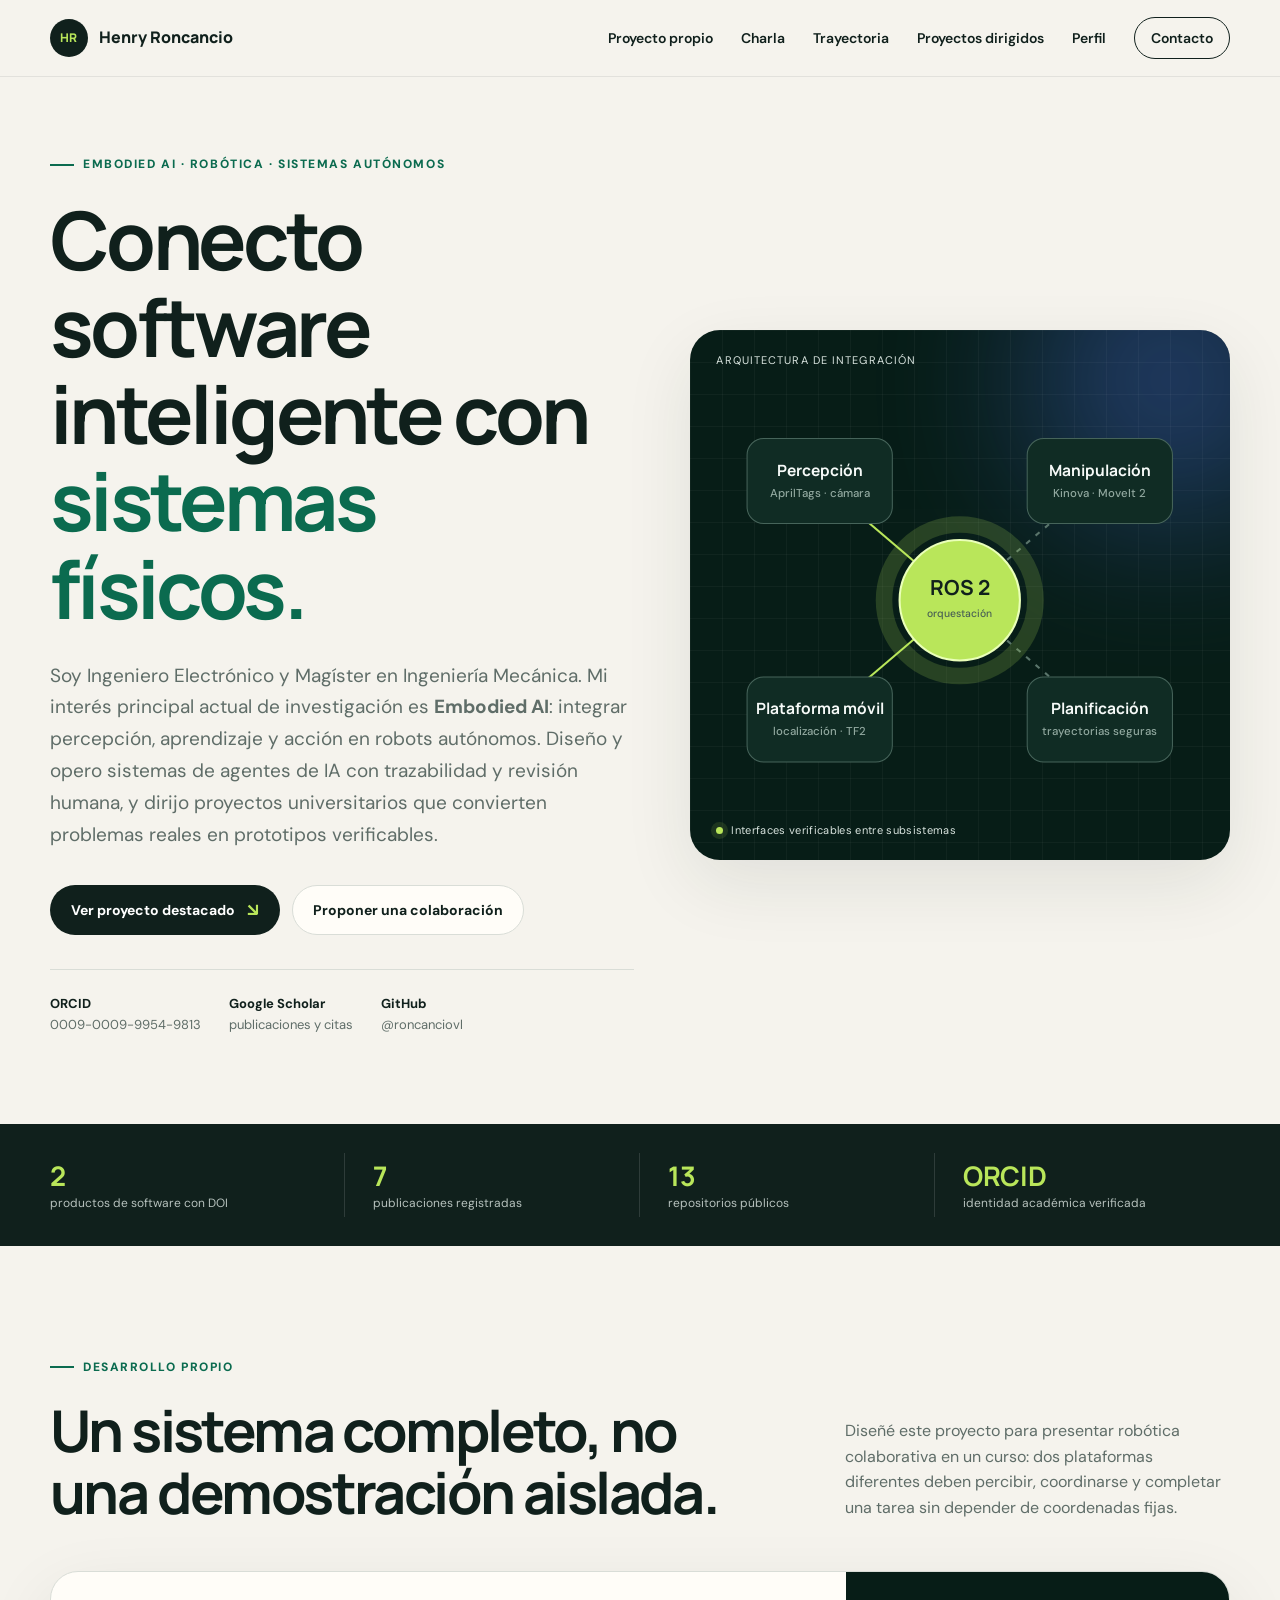
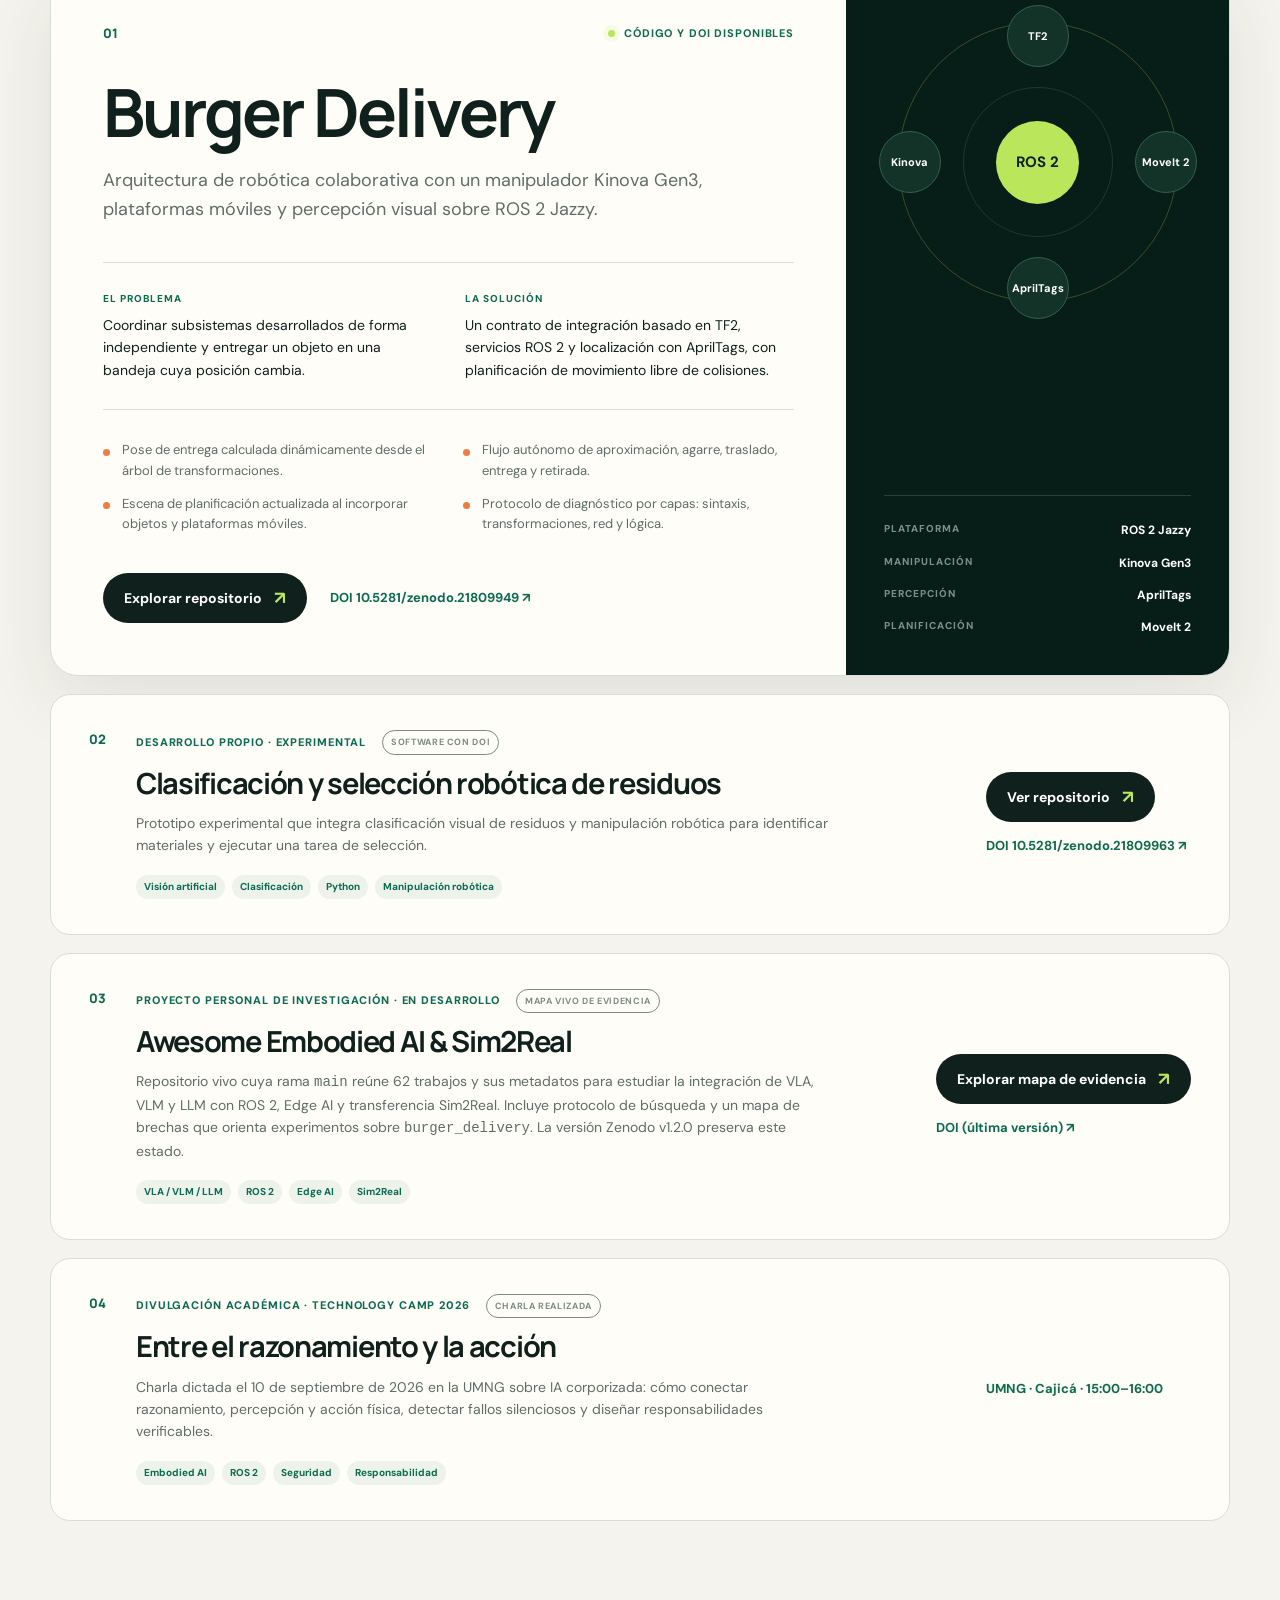
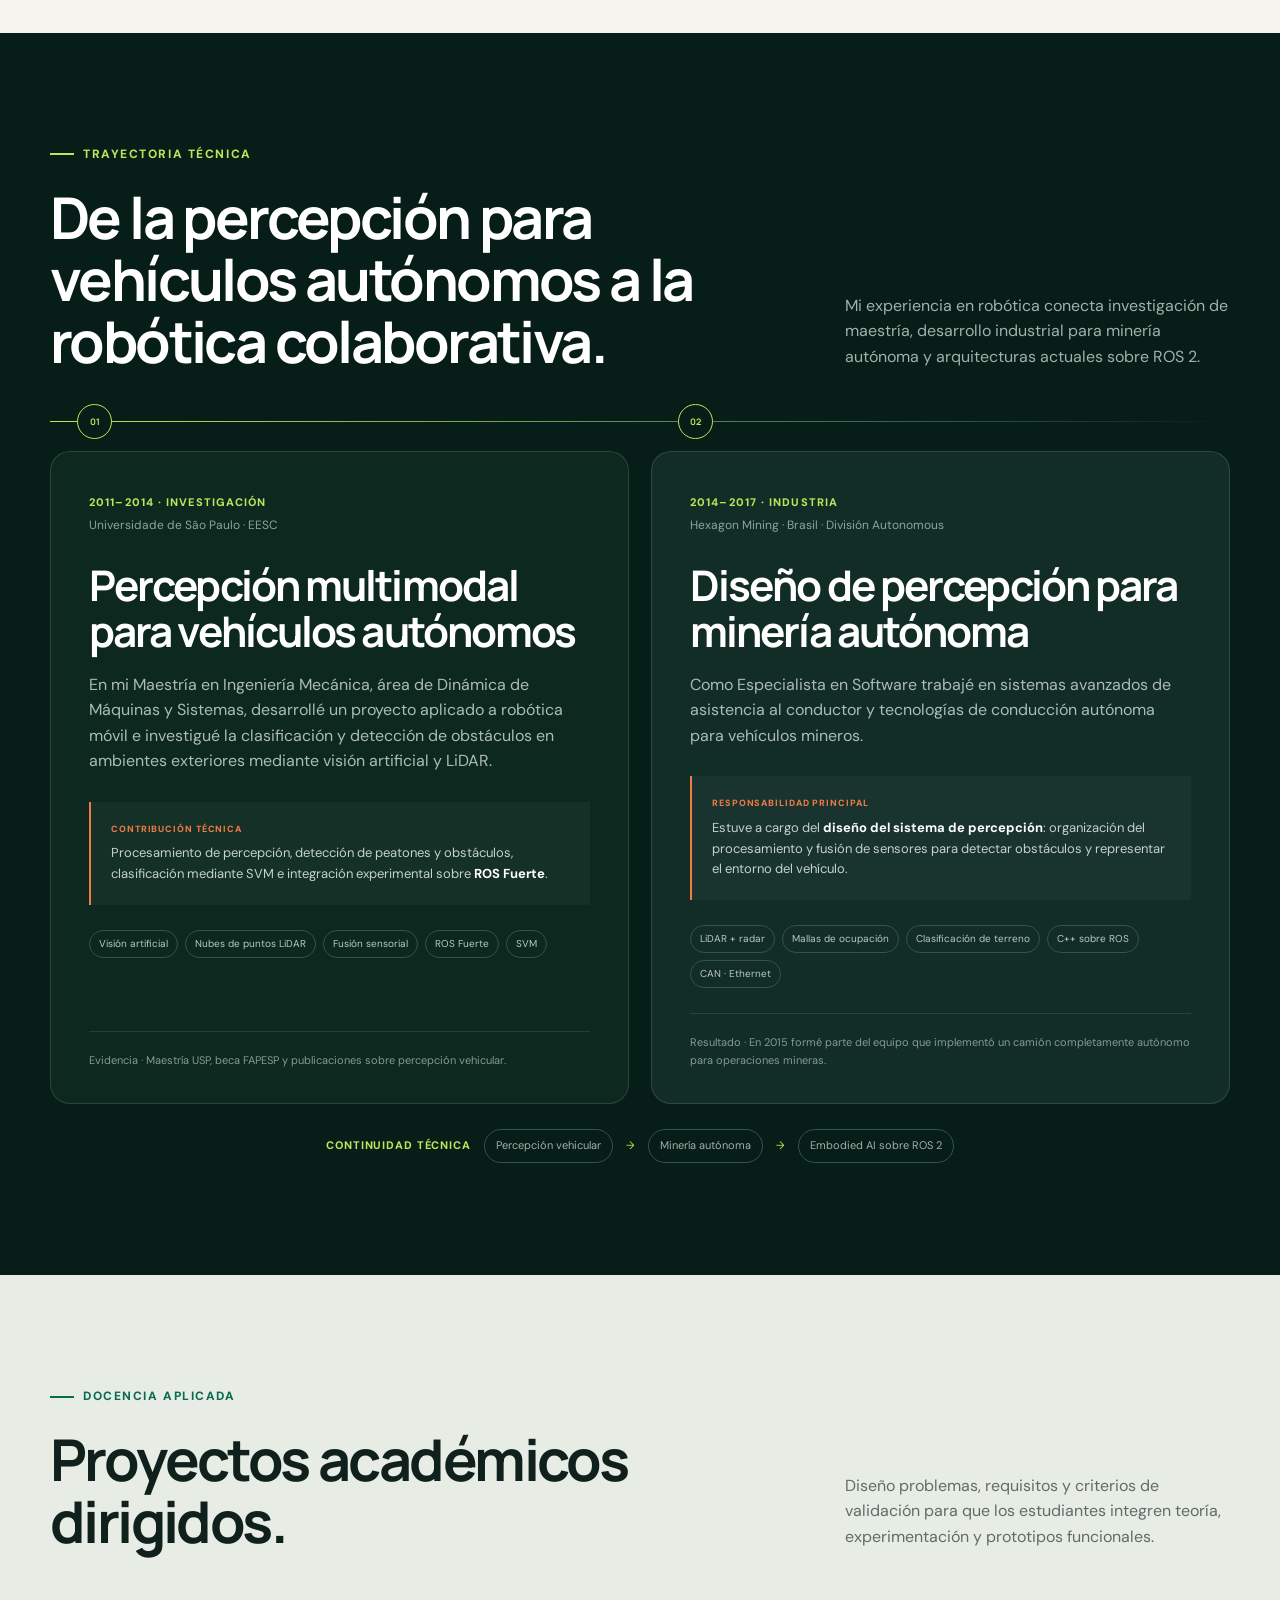
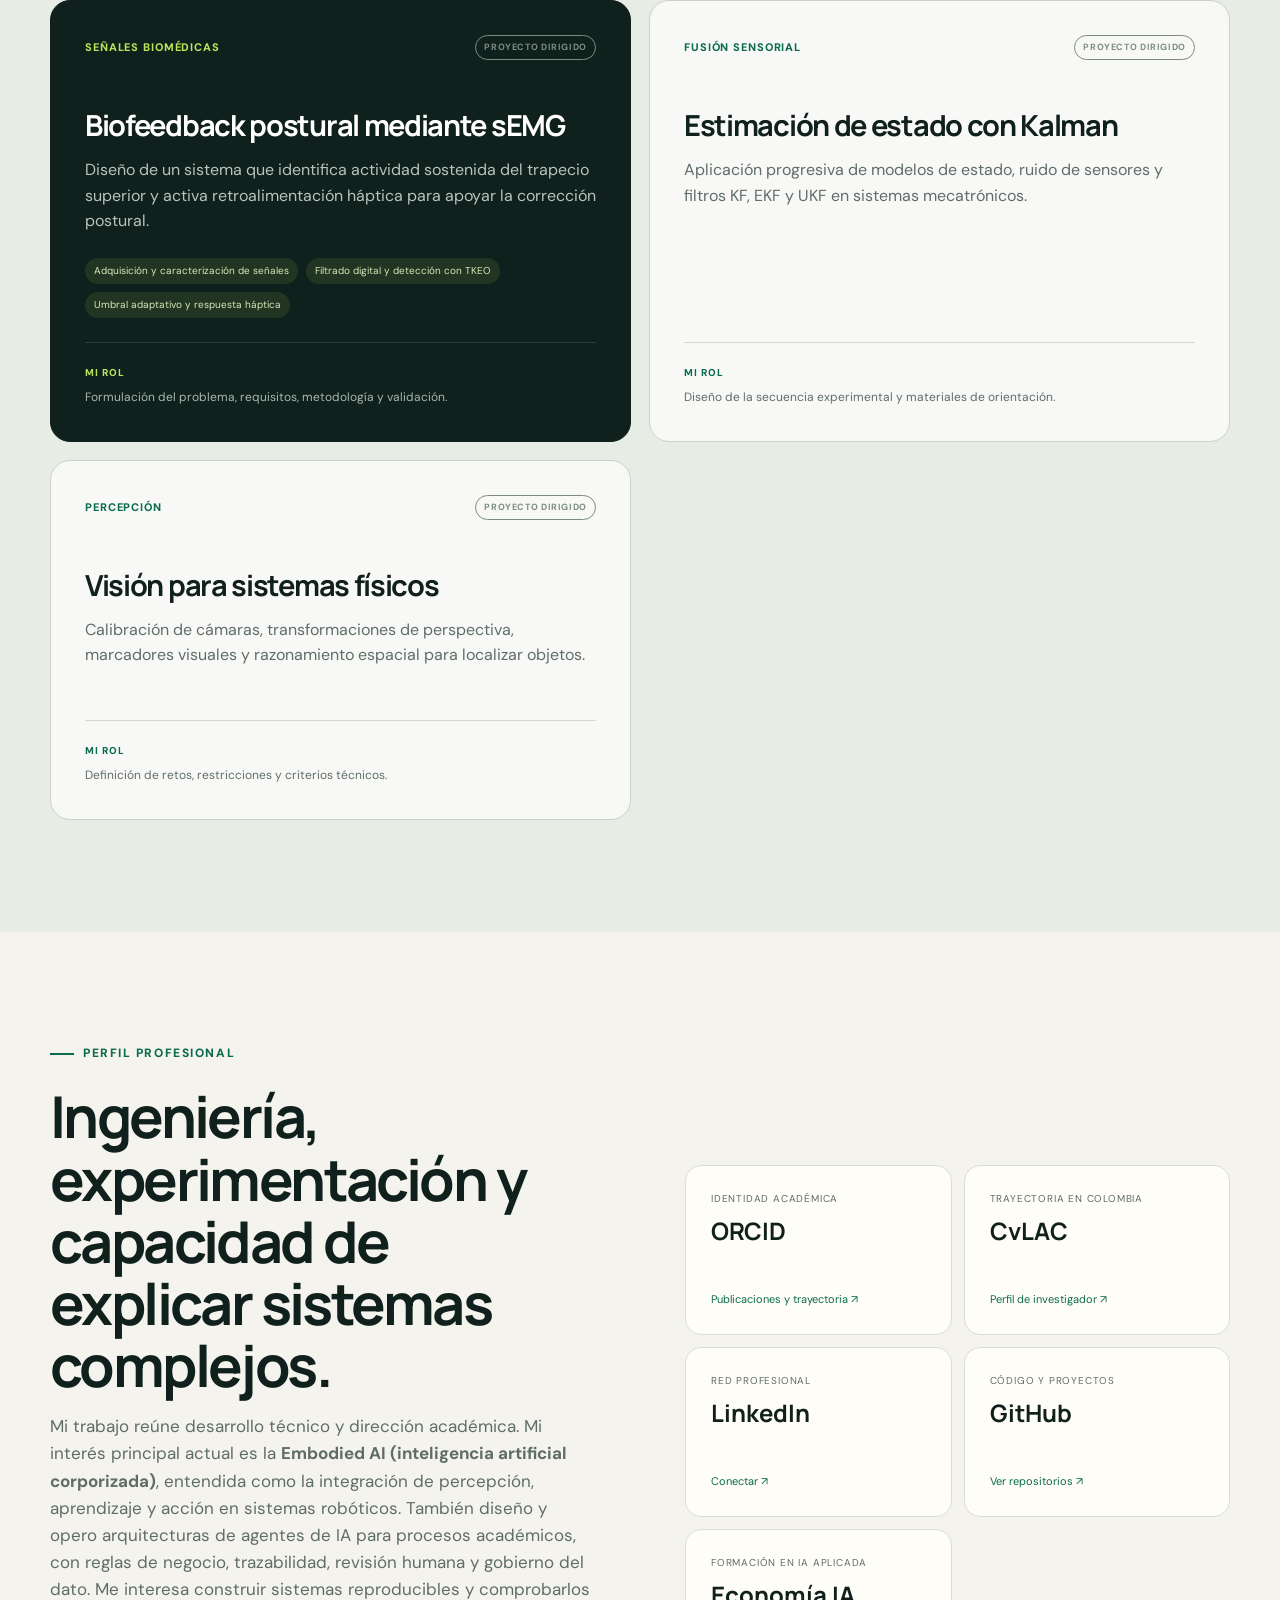
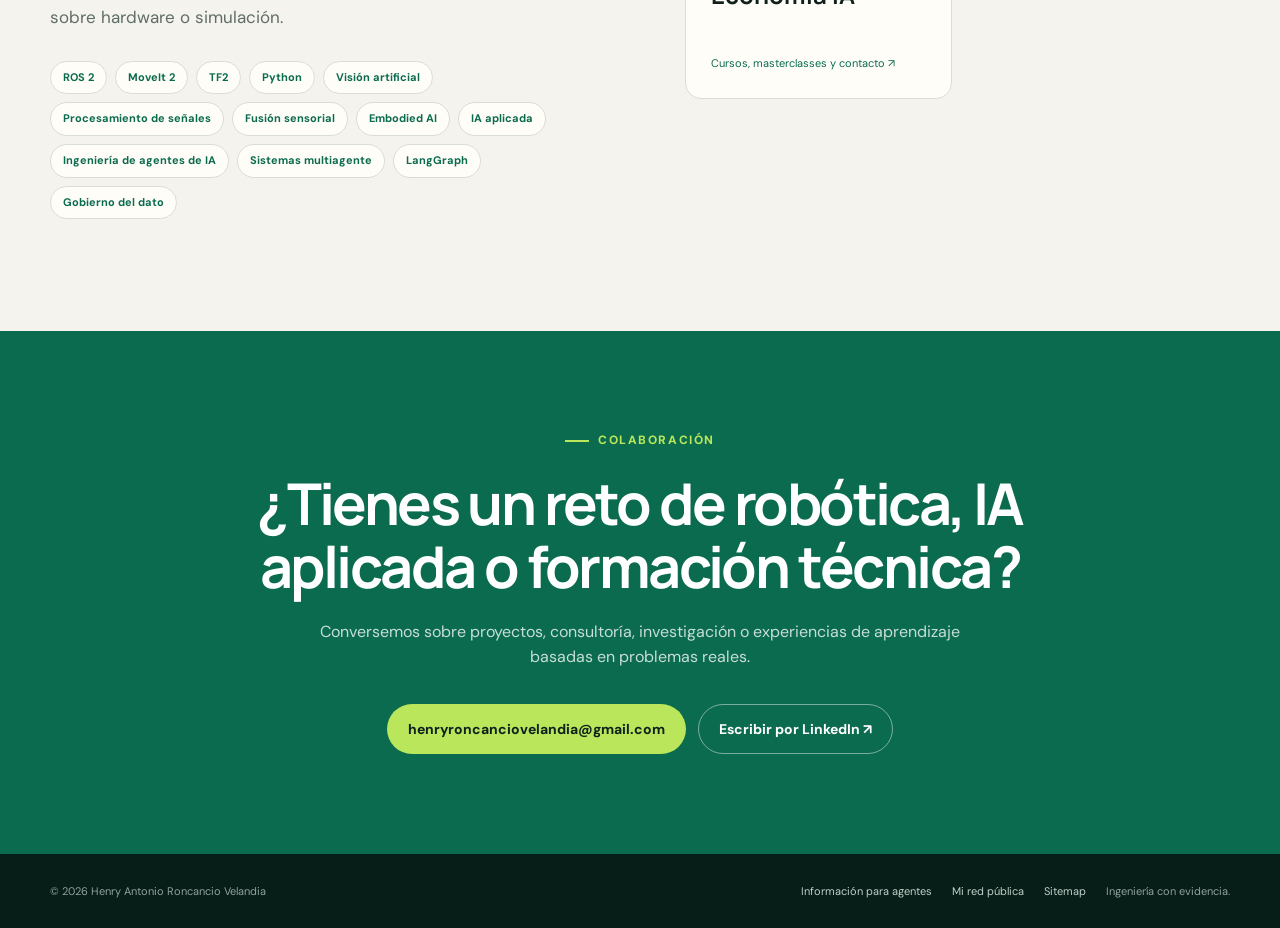
==== index.html @ dda87ba7 "Point Awesome Embodied AI to the v1.2.0 Zenodo release The v1.2.0 release (DOI 10.5281/zenodo.229841" ====
<!DOCTYPE html>
<html lang="es">
<head>
    <meta charset="UTF-8">
    <meta name="viewport" content="width=device-width, initial-scale=1.0">
    <title>Henry Roncancio | Robótica e inteligencia artificial aplicada</title>
    <meta name="description" content="Portafolio de Henry Roncancio, Ingeniero Electrónico y Magíster en Ingeniería Mecánica. Investiga Embodied AI y diseña sistemas de agentes de IA con trazabilidad y revisión humana.">
    <meta name="author" content="Henry Antonio Roncancio Velandia">
    <meta name="robots" content="index, follow, max-image-preview:large, max-snippet:-1, max-video-preview:-1">
    <meta name="theme-color" content="#07110f">
    <meta property="og:type" content="profile">
    <meta property="og:locale" content="es_CO">
    <meta property="og:site_name" content="Henry Roncancio">
    <meta property="og:title" content="Henry Roncancio | Robótica e inteligencia artificial aplicada">
    <meta property="og:description" content="Embodied AI, robótica con ROS 2 y proyectos que integran percepción, aprendizaje y acción en sistemas físicos.">
    <meta property="og:url" content="https://roncanciovl.github.io/">
    <meta property="profile:first_name" content="Henry">
    <meta property="profile:last_name" content="Roncancio">
    <meta name="twitter:card" content="summary">
    <meta name="twitter:title" content="Henry Roncancio | Robótica e IA aplicada">
    <meta name="twitter:description" content="Embodied AI, robótica colaborativa, ROS 2 y sistemas autónomos con evidencia verificable.">
    <link rel="canonical" href="https://roncanciovl.github.io/">
    <link rel="icon" href="/favicon.svg" type="image/svg+xml">
    <link rel="alternate" type="text/plain" href="/llms.txt" title="Resumen para agentes y modelos de lenguaje">
    <link rel="alternate" type="application/ld+json" href="/red-publica.jsonld" title="Grafo profesional en JSON-LD">
    <link rel="alternate" type="application/json" href="/red-publica.json" title="Mapa de relaciones públicas">
    <link rel="preconnect" href="https://fonts.googleapis.com">
    <link rel="preconnect" href="https://fonts.gstatic.com" crossorigin>
    <link href="https://fonts.googleapis.com/css2?family=DM+Sans:wght@400;500;600;700&family=Manrope:wght@500;600;700;800&display=swap" rel="stylesheet">
    <link rel="stylesheet" href="style.css">
    <script type="application/ld+json">
{
  "@context": "https://schema.org",
  "@graph": [
    {
      "@type": "ProfilePage",
      "@id": "https://roncanciovl.github.io/#profile-page",
      "url": "https://roncanciovl.github.io/",
      "name": "Henry Roncancio | Robótica e inteligencia artificial aplicada",
      "description": "Portafolio profesional y académico de Henry Antonio Roncancio Velandia.",
      "inLanguage": "es-CO",
      "dateCreated": "2026-07-22",
      "dateModified": "2026-09-21",
      "mainEntity": {
        "@id": "https://roncanciovl.github.io/#henry-roncancio"
      },
      "hasPart": [
        {
          "@id": "https://roncanciovl.github.io/#burger-delivery"
        },
        {
          "@id": "https://roncanciovl.github.io/#object-classification"
        },
        {
          "@id": "https://roncanciovl.github.io/#awesome-embodied-ai"
        },
        {
          "@id": "https://roncanciovl.github.io/#technology-camp-2026"
        },
        {
          "@id": "https://roncanciovl.github.io/#article-ivs-2014"
        },
        {
          "@id": "https://roncanciovl.github.io/#article-worv-2013"
        },
        {
          "@id": "https://roncanciovl.github.io/#article-icit-2013"
        },
        {
          "@id": "https://roncanciovl.github.io/#article-wea-2012"
        },
        {
          "@id": "https://roncanciovl.github.io/#article-isspit-2003"
        },
        {
          "@id": "https://roncanciovl.github.io/#conem-2012"
        },
        {
          "@id": "https://roncanciovl.github.io/#sbein-2012"
        },
        {
          "@id": "https://roncanciovl.github.io/#reservas-eventos-economia-ia"
        }
      ]
    },
    {
      "@type": "CollectionPage",
      "@id": "https://roncanciovl.github.io/#reservas-eventos-economia-ia",
      "name": "Eventos y reservas de Economía IA",
      "description": "Superficie pública de eventos y charlas de Economía IA, organizada por la empresa y presentada por Henry Roncancio.",
      "url": "https://reservas.economiaia.business/",
      "isPartOf": {
        "@id": "https://www.economiaia.business/#organization"
      },
      "about": [
        {
          "@id": "https://www.economiaia.business/#organization"
        },
        {
          "@id": "https://roncanciovl.github.io/#henry-roncancio"
        }
      ]
    },
    {
      "@type": "Person",
      "@id": "https://roncanciovl.github.io/#henry-roncancio",
      "name": "Henry Antonio Roncancio Velandia",
      "alternateName": [
        "Henry Roncancio",
        "roncanciovl"
      ],
      "description": "Ingeniero Electrónico y Magíster en Ingeniería Mecánica. Investiga Embodied AI y diseña sistemas de agentes de IA con trazabilidad, revisión humana y gobierno del dato.",
      "jobTitle": [
        "Profesor de Cátedra — Categoría Asociado",
        "Adjunct Associate Professor"
      ],
      "url": "https://roncanciovl.github.io/",
      "image": "https://github.com/roncanciovl.png",
      "email": "mailto:henryroncanciovelandia@gmail.com",
      "identifier": {
        "@type": "PropertyValue",
        "propertyID": "ORCID",
        "value": "0009-0009-9954-9813",
        "url": "https://orcid.org/0009-0009-9954-9813"
      },
      "affiliation": [
        {
          "@id": "https://roncanciovl.github.io/#rol-usp"
        },
        {
          "@id": "https://roncanciovl.github.io/#rol-parma"
        },
        {
          "@id": "https://roncanciovl.github.io/#rol-rocatec"
        },
        {
          "@id": "https://roncanciovl.github.io/#rol-satlock"
        }
      ],
      "alumniOf": [
        {
          "@id": "https://roncanciovl.github.io/#distrital"
        },
        {
          "@id": "https://roncanciovl.github.io/#usp"
        }
      ],
      "hasCredential": [
        {
          "@id": "https://roncanciovl.github.io/#titulo-electronica"
        },
        {
          "@id": "https://roncanciovl.github.io/#titulo-maestria"
        },
        {
          "@id": "https://roncanciovl.github.io/#certificado-hpc-2024"
        },
        {
          "@id": "https://roncanciovl.github.io/#certificado-nem-2018"
        }
      ],
      "sameAs": [
        "https://github.com/roncanciovl",
        "https://orcid.org/0009-0009-9954-9813",
        "https://scholar.google.com/citations?user=1iRSoqgAAAAJ",
        "https://www.linkedin.com/in/henry-roncancio-a7341015/",
        "https://scienti.minciencias.gov.co/cvlac/visualizador/generarCurriculoCv.do?cod_rh=0000005738",
        "https://www.economiaia.business/henry_roncancio.html",
        "https://www.researchgate.net/profile/Henry-Roncancio-2"
      ],
      "subjectOf": [
        {
          "@type": "WebPage",
          "name": "Red pública profesional",
          "url": "https://roncanciovl.github.io/red-publica.html"
        },
        {
          "@id": "https://roncanciovl.github.io/#reservas-eventos-economia-ia"
        }
      ],
      "knowsAbout": [
        {
          "@id": "https://roncanciovl.github.io/#competencia-1"
        },
        {
          "@id": "https://roncanciovl.github.io/#competencia-2"
        },
        {
          "@id": "https://roncanciovl.github.io/#competencia-3"
        },
        {
          "@id": "https://roncanciovl.github.io/#competencia-4"
        },
        {
          "@id": "https://roncanciovl.github.io/#competencia-5"
        },
        {
          "@id": "https://roncanciovl.github.io/#competencia-6"
        },
        {
          "@id": "https://roncanciovl.github.io/#competencia-7"
        },
        {
          "@id": "https://roncanciovl.github.io/#competencia-8"
        },
        {
          "@id": "https://roncanciovl.github.io/#competencia-9"
        },
        {
          "@id": "https://roncanciovl.github.io/#competencia-10"
        },
        {
          "@id": "https://roncanciovl.github.io/#competencia-11"
        },
        {
          "@id": "https://roncanciovl.github.io/#competencia-12"
        },
        {
          "@id": "https://roncanciovl.github.io/#competencia-13"
        },
        {
          "@id": "https://roncanciovl.github.io/#competencia-14"
        },
        {
          "@id": "https://roncanciovl.github.io/#competencia-15"
        },
        {
          "@id": "https://roncanciovl.github.io/#competencia-16"
        },
        {
          "@id": "https://roncanciovl.github.io/#competencia-17"
        }
      ],
      "worksFor": [
        {
          "@id": "https://www.economiaia.business/#organization"
        },
        {
          "@id": "https://roncanciovl.github.io/#rol-economia-ia"
        },
        {
          "@id": "https://roncanciovl.github.io/#rol-umng"
        },
        {
          "@id": "https://roncanciovl.github.io/#rol-salle"
        },
        {
          "@id": "https://roncanciovl.github.io/#rol-hexagon"
        },
        {
          "@id": "https://roncanciovl.github.io/#rol-devex"
        },
        {
          "@id": "https://roncanciovl.github.io/#rol-ultra"
        }
      ]
    },
    {
      "@type": "SoftwareSourceCode",
      "@id": "https://roncanciovl.github.io/#burger-delivery",
      "name": "Burger Delivery",
      "description": "Arquitectura experimental de robótica colaborativa que integra un manipulador Kinova Gen3, plataformas móviles, AprilTags, TF2 y MoveIt 2 sobre ROS 2 Jazzy.",
      "url": "https://github.com/roncanciovl/burger_delivery",
      "codeRepository": "https://github.com/roncanciovl/burger_delivery",
      "identifier": "https://doi.org/10.5281/zenodo.21809949",
      "license": "https://www.apache.org/licenses/LICENSE-2.0",
      "author": {
        "@id": "https://roncanciovl.github.io/#henry-roncancio"
      }
    },
    {
      "@type": "SoftwareSourceCode",
      "@id": "https://roncanciovl.github.io/#object-classification",
      "name": "Clasificación y selección robótica de residuos",
      "description": "Desarrollo propio experimental que integra clasificación visual de residuos y manipulación robótica.",
      "url": "https://github.com/roncanciovl/objectclassification",
      "codeRepository": "https://github.com/roncanciovl/objectclassification",
      "identifier": "https://doi.org/10.5281/zenodo.21809963",
      "programmingLanguage": "Python",
      "license": "https://www.apache.org/licenses/LICENSE-2.0",
      "author": {
        "@id": "https://roncanciovl.github.io/#henry-roncancio"
      }
    },
    {
      "@type": "Dataset",
      "@id": "https://roncanciovl.github.io/#awesome-embodied-ai",
      "name": "Awesome Embodied AI & Sim2Real: A Living Evidence Map for ROS 2, VLA, and Sim2Real",
      "description": "Mapa vivo de evidencia cuya rama main reúne 62 trabajos, con metadatos estructurados, protocolo reproducible y análisis de brechas sobre VLA/VLM/LLM, ROS 2, Edge AI y Sim2Real.",
      "url": "https://github.com/roncanciovl/awesome-embodied-ai",
      "identifier": "https://doi.org/10.5281/zenodo.22984143",
      "sameAs": [
        "https://doi.org/10.5281/zenodo.22179171"
      ],
      "license": "https://creativecommons.org/licenses/by-sa/4.0/",
      "dateModified": "2026-09-27",
      "creator": {
        "@id": "https://roncanciovl.github.io/#henry-roncancio"
      }
    },
    {
      "@type": "Event",
      "@id": "https://roncanciovl.github.io/#technology-camp-2026",
      "name": "Entre el razonamiento y la acción",
      "description": "Charla sobre IA corporizada, integración entre razonamiento y acción física, fallos silenciosos y responsabilidad en sistemas autónomos.",
      "startDate": "2026-09-10T15:00:00-05:00",
      "endDate": "2026-09-10T16:00:00-05:00",
      "eventAttendanceMode": "https://schema.org/OfflineEventAttendanceMode",
      "location": {
        "@type": "Place",
        "name": "Auditorio D, Campus Nueva Granada",
        "address": "Cajicá, Colombia"
      },
      "organizer": {
        "@id": "https://roncanciovl.github.io/#umng"
      },
      "performer": {
        "@id": "https://roncanciovl.github.io/#henry-roncancio"
      }
    },
    {
      "@type": "ScholarlyArticle",
      "@id": "https://roncanciovl.github.io/#article-ivs-2014",
      "name": "Traversability analysis using terrain mapping and online-trained terrain type classifier",
      "identifier": "https://doi.org/10.1109/IVS.2014.6856427",
      "datePublished": "2014",
      "publisher": {
        "@type": "Organization",
        "name": "IEEE"
      },
      "author": {
        "@id": "https://roncanciovl.github.io/#henry-roncancio"
      },
      "description": "Publicación en memorias de evento en coautoría. Consultar el DOI para la lista completa de autores.",
      "url": "https://doi.org/10.1109/IVS.2014.6856427"
    },
    {
      "@type": "ScholarlyArticle",
      "@id": "https://roncanciovl.github.io/#article-worv-2013",
      "name": "Ceiling analysis of pedestrian recognition pipeline for an autonomous car application",
      "identifier": "https://doi.org/10.1109/WORV.2013.6521941",
      "datePublished": "2013",
      "publisher": {
        "@type": "Organization",
        "name": "IEEE"
      },
      "author": {
        "@id": "https://roncanciovl.github.io/#henry-roncancio"
      },
      "description": "Publicación en memorias de evento en coautoría. Consultar el DOI para la lista completa de autores.",
      "url": "https://doi.org/10.1109/WORV.2013.6521941"
    },
    {
      "@type": "ScholarlyArticle",
      "@id": "https://roncanciovl.github.io/#article-icit-2013",
      "name": "GISA: A Brazilian platform for autonomous cars trials",
      "identifier": "https://doi.org/10.1109/ICIT.2013.6505652",
      "datePublished": "2013",
      "publisher": {
        "@type": "Organization",
        "name": "IEEE"
      },
      "author": {
        "@id": "https://roncanciovl.github.io/#henry-roncancio"
      },
      "description": "Publicación en memorias de evento en coautoría. Consultar el DOI para la lista completa de autores.",
      "url": "https://doi.org/10.1109/ICIT.2013.6505652"
    },
    {
      "@type": "ScholarlyArticle",
      "@id": "https://roncanciovl.github.io/#article-wea-2012",
      "name": "Vision-based system for pedestrian recognition using a tuned SVM classifier",
      "identifier": "https://doi.org/10.1109/WEA.2012.6220095",
      "datePublished": "2012",
      "publisher": {
        "@type": "Organization",
        "name": "IEEE"
      },
      "author": {
        "@id": "https://roncanciovl.github.io/#henry-roncancio"
      },
      "description": "Publicación en memorias de evento en coautoría. Consultar el DOI para la lista completa de autores.",
      "url": "https://doi.org/10.1109/WEA.2012.6220095"
    },
    {
      "@type": "ScholarlyArticle",
      "@id": "https://roncanciovl.github.io/#article-isspit-2003",
      "name": "Segmentation of wood microanatomy images using multiscale classification",
      "identifier": "https://doi.org/10.1109/ISSPIT.2003.1341215",
      "datePublished": "2003",
      "publisher": {
        "@type": "Organization",
        "name": "IEEE"
      },
      "author": {
        "@id": "https://roncanciovl.github.io/#henry-roncancio"
      },
      "description": "Publicación en memorias de evento en coautoría. Consultar el DOI para la lista completa de autores.",
      "url": "https://doi.org/10.1109/ISSPIT.2003.1341215"
    },
    {
      "@type": "CollegeOrUniversity",
      "@id": "https://roncanciovl.github.io/#umng",
      "name": "Universidad Militar Nueva Granada",
      "url": "https://roncanciovl.github.io/red-publica.html#umng"
    },
    {
      "@type": "CollegeOrUniversity",
      "@id": "https://roncanciovl.github.io/#salle",
      "name": "Universidad de La Salle",
      "url": "https://roncanciovl.github.io/red-publica.html#salle"
    },
    {
      "@type": "CollegeOrUniversity",
      "@id": "https://roncanciovl.github.io/#usp",
      "name": "Universidade de São Paulo",
      "url": "https://roncanciovl.github.io/red-publica.html#usp"
    },
    {
      "@type": "CollegeOrUniversity",
      "@id": "https://roncanciovl.github.io/#distrital",
      "name": "Universidad Distrital Francisco José de Caldas",
      "url": "https://roncanciovl.github.io/red-publica.html#distrital"
    },
    {
      "@type": "CollegeOrUniversity",
      "@id": "https://roncanciovl.github.io/#parma",
      "name": "Università di Parma — VisLab",
      "url": "https://roncanciovl.github.io/red-publica.html#parma"
    },
    {
      "@type": "Organization",
      "@id": "https://roncanciovl.github.io/#hexagon",
      "name": "Hexagon Mining Brasil",
      "url": "https://roncanciovl.github.io/red-publica.html#hexagon"
    },
    {
      "@type": "Organization",
      "@id": "https://roncanciovl.github.io/#devex",
      "name": "Devex Mining",
      "url": "https://roncanciovl.github.io/red-publica.html#devex"
    },
    {
      "@type": "Organization",
      "@id": "https://roncanciovl.github.io/#ultra",
      "name": "ULTRA S.A.",
      "url": "https://roncanciovl.github.io/red-publica.html#ultra"
    },
    {
      "@type": "Organization",
      "@id": "https://roncanciovl.github.io/#rocatec",
      "name": "ROCATEC LTDA",
      "url": "https://roncanciovl.github.io/red-publica.html#rocatec"
    },
    {
      "@type": "Organization",
      "@id": "https://roncanciovl.github.io/#satlock",
      "name": "Satlock",
      "url": "https://roncanciovl.github.io/red-publica.html#satlock"
    },
    {
      "@type": "Organization",
      "@id": "https://www.economiaia.business/#organization",
      "name": "Economía IA",
      "legalName": "economiaia LLC",
      "url": "https://www.economiaia.business/",
      "foundingDate": "2025-05-17",
      "description": "Empresa registrada en Nuevo México, Estados Unidos, con operación híbrida en Latinoamérica.",
      "founder": {
        "@id": "https://roncanciovl.github.io/#henry-roncancio"
      },
      "sameAs": [
        "https://www.linkedin.com/company/economiaia"
      ]
    },
    {
      "@type": "EducationalOccupationalCredential",
      "credentialCategory": "degree",
      "name": "Ingeniero Electrónico",
      "educationalLevel": "Bachelor",
      "recognizedBy": {
        "@id": "https://roncanciovl.github.io/#distrital"
      },
      "dateCreated": "2003",
      "@id": "https://roncanciovl.github.io/#titulo-electronica",
      "url": "https://roncanciovl.github.io/red-publica.html#titulo-electronica"
    },
    {
      "@type": "EducationalOccupationalCredential",
      "credentialCategory": "degree",
      "name": "Magíster en Ingeniería Mecánica",
      "educationalLevel": "Master",
      "recognizedBy": {
        "@id": "https://roncanciovl.github.io/#usp"
      },
      "dateCreated": "2014",
      "@id": "https://roncanciovl.github.io/#titulo-maestria",
      "url": "https://roncanciovl.github.io/red-publica.html#titulo-maestria"
    },
    {
      "@type": "EducationalOccupationalCredential",
      "credentialCategory": "certificate",
      "name": "7th HPC Summer School",
      "description": "Constancia de asistencia al curso de computación de alto desempeño, 17 a 19 de junio de 2024, 20 horas académicas.",
      "recognizedBy": {
        "@type": "CollegeOrUniversity",
        "name": "Universidad de los Andes — Departamento de Física y Departamento de Ingeniería de Sistemas y Computación"
      },
      "dateCreated": "2024-07-10",
      "@id": "https://roncanciovl.github.io/#certificado-hpc-2024",
      "url": "https://roncanciovl.github.io/red-publica.html#certificado-hpc-2024"
    },
    {
      "@type": "EducationalOccupationalCredential",
      "credentialCategory": "certificate",
      "name": "Workshop para Desarrolladores con Shin Tatt Wong",
      "description": "Constancia de asistencia al workshop para desarrolladores de la plataforma blockchain NEM, 7 de noviembre de 2018.",
      "recognizedBy": {
        "@type": "Organization",
        "name": "Fundación NEM.io — Embajada local en Colombia"
      },
      "dateCreated": "2018-11-07",
      "@id": "https://roncanciovl.github.io/#certificado-nem-2018",
      "url": "https://roncanciovl.github.io/red-publica.html#certificado-nem-2018"
    },
    {
      "@type": "DefinedTerm",
      "@id": "https://roncanciovl.github.io/#competencia-1",
      "name": "ROS",
      "url": "https://roncanciovl.github.io/red-publica.html#competencia-1"
    },
    {
      "@type": "DefinedTerm",
      "@id": "https://roncanciovl.github.io/#competencia-2",
      "name": "ROS Fuerte",
      "url": "https://roncanciovl.github.io/red-publica.html#competencia-2"
    },
    {
      "@type": "DefinedTerm",
      "@id": "https://roncanciovl.github.io/#competencia-3",
      "name": "ROS 2",
      "url": "https://roncanciovl.github.io/red-publica.html#competencia-3"
    },
    {
      "@type": "DefinedTerm",
      "@id": "https://roncanciovl.github.io/#competencia-4",
      "name": "Robótica colaborativa",
      "url": "https://roncanciovl.github.io/red-publica.html#competencia-4"
    },
    {
      "@type": "DefinedTerm",
      "@id": "https://roncanciovl.github.io/#competencia-5",
      "name": "MoveIt 2",
      "url": "https://roncanciovl.github.io/red-publica.html#competencia-5"
    },
    {
      "@type": "DefinedTerm",
      "@id": "https://roncanciovl.github.io/#competencia-6",
      "name": "TF2",
      "url": "https://roncanciovl.github.io/red-publica.html#competencia-6"
    },
    {
      "@type": "DefinedTerm",
      "@id": "https://roncanciovl.github.io/#competencia-7",
      "name": "Kinova Gen3",
      "url": "https://roncanciovl.github.io/red-publica.html#competencia-7"
    },
    {
      "@type": "DefinedTerm",
      "@id": "https://roncanciovl.github.io/#competencia-8",
      "name": "Procesamiento digital de señales",
      "url": "https://roncanciovl.github.io/red-publica.html#competencia-8"
    },
    {
      "@type": "DefinedTerm",
      "@id": "https://roncanciovl.github.io/#competencia-9",
      "name": "Visión artificial",
      "url": "https://roncanciovl.github.io/red-publica.html#competencia-9"
    },
    {
      "@type": "DefinedTerm",
      "@id": "https://roncanciovl.github.io/#competencia-10",
      "name": "Fusión sensorial",
      "url": "https://roncanciovl.github.io/red-publica.html#competencia-10"
    },
    {
      "@type": "DefinedTerm",
      "@id": "https://roncanciovl.github.io/#competencia-11",
      "name": "Percepción para vehículos autónomos",
      "url": "https://roncanciovl.github.io/red-publica.html#competencia-11"
    },
    {
      "@type": "DefinedTerm",
      "@id": "https://roncanciovl.github.io/#competencia-12",
      "name": "Embodied AI",
      "url": "https://roncanciovl.github.io/red-publica.html#competencia-12"
    },
    {
      "@type": "DefinedTerm",
      "@id": "https://roncanciovl.github.io/#competencia-13",
      "name": "Inteligencia artificial aplicada",
      "url": "https://roncanciovl.github.io/red-publica.html#competencia-13"
    },
    {
      "@type": "DefinedTerm",
      "@id": "https://roncanciovl.github.io/#competencia-14",
      "name": "Ingeniería de agentes de IA",
      "url": "https://roncanciovl.github.io/red-publica.html#competencia-14"
    },
    {
      "@type": "DefinedTerm",
      "@id": "https://roncanciovl.github.io/#competencia-15",
      "name": "Sistemas multiagente",
      "url": "https://roncanciovl.github.io/red-publica.html#competencia-15"
    },
    {
      "@type": "DefinedTerm",
      "@id": "https://roncanciovl.github.io/#competencia-16",
      "name": "Orquestación con LangGraph",
      "url": "https://roncanciovl.github.io/red-publica.html#competencia-16"
    },
    {
      "@type": "DefinedTerm",
      "@id": "https://roncanciovl.github.io/#competencia-17",
      "name": "Gobierno del dato",
      "url": "https://roncanciovl.github.io/red-publica.html#competencia-17"
    },
    {
      "@type": "OrganizationRole",
      "@id": "https://roncanciovl.github.io/#rol-economia-ia",
      "name": "Fundador y director — Economía IA",
      "roleName": "Fundador y director",
      "startDate": "2025-05",
      "description": "Diseño y operación de agentes de IA y automatización para organizaciones.",
      "url": "https://roncanciovl.github.io/red-publica.html#rol-economia-ia",
      "worksFor": {
        "@id": "https://www.economiaia.business/#organization"
      }
    },
    {
      "@type": "OrganizationRole",
      "@id": "https://roncanciovl.github.io/#rol-umng",
      "name": "Profesor de Cátedra — Categoría Asociado — Universidad Militar Nueva Granada",
      "roleName": "Profesor de Cátedra — Categoría Asociado",
      "startDate": "2022",
      "description": "Docencia universitaria en ingeniería y orientación de proyectos académicos. Vinculación mediante contratos semestrales.",
      "url": "https://roncanciovl.github.io/red-publica.html#rol-umng",
      "worksFor": {
        "@id": "https://roncanciovl.github.io/#umng"
      }
    },
    {
      "@type": "OrganizationRole",
      "@id": "https://roncanciovl.github.io/#rol-salle",
      "name": "Profesor Magíster I — Universidad de La Salle",
      "roleName": "Profesor Magíster I",
      "startDate": "2018-01",
      "description": "Docencia e investigación en ingeniería.",
      "url": "https://roncanciovl.github.io/red-publica.html#rol-salle",
      "worksFor": {
        "@id": "https://roncanciovl.github.io/#salle"
      },
      "endDate": "2022-06"
    },
    {
      "@type": "OrganizationRole",
      "@id": "https://roncanciovl.github.io/#rol-hexagon",
      "name": "Especialista en Software — División Autonomous — Hexagon Mining Brasil",
      "roleName": "Especialista en Software — División Autonomous",
      "startDate": "2014-02",
      "description": "Percepción para vehículos mineros autónomos, LiDAR, radar y fusión sensorial.",
      "url": "https://roncanciovl.github.io/red-publica.html#rol-hexagon",
      "worksFor": {
        "@id": "https://roncanciovl.github.io/#hexagon"
      },
      "endDate": "2017-05"
    },
    {
      "@type": "OrganizationRole",
      "@id": "https://roncanciovl.github.io/#rol-devex",
      "name": "Ingeniero de investigación y desarrollo — Devex Mining",
      "roleName": "Ingeniero de investigación y desarrollo",
      "startDate": "2014-02",
      "description": "Investigación y desarrollo para aplicaciones de minería. Periodo que se solapa con la trayectoria en Hexagon; no se suma como tiempo adicional.",
      "url": "https://roncanciovl.github.io/red-publica.html#rol-devex",
      "worksFor": {
        "@id": "https://roncanciovl.github.io/#devex"
      },
      "endDate": "2015-04"
    },
    {
      "@type": "OrganizationRole",
      "@id": "https://roncanciovl.github.io/#rol-usp",
      "name": "Investigador de maestría — Universidade de São Paulo",
      "roleName": "Investigador de maestría",
      "startDate": "2011",
      "description": "Percepción y clasificación de obstáculos para vehículos autónomos; investigación con beca FAPESP.",
      "url": "https://roncanciovl.github.io/red-publica.html#rol-usp",
      "affiliation": {
        "@id": "https://roncanciovl.github.io/#usp"
      },
      "endDate": "2014"
    },
    {
      "@type": "OrganizationRole",
      "@id": "https://roncanciovl.github.io/#rol-parma",
      "name": "Investigador invitado — Università di Parma — VisLab",
      "roleName": "Investigador invitado",
      "startDate": "2013-03",
      "description": "Estancia de investigación en VisLab vinculada a percepción para vehículos autónomos.",
      "url": "https://roncanciovl.github.io/red-publica.html#rol-parma",
      "affiliation": {
        "@id": "https://roncanciovl.github.io/#parma"
      },
      "endDate": "2013-08"
    },
    {
      "@type": "OrganizationRole",
      "@id": "https://roncanciovl.github.io/#rol-ultra",
      "name": "Ingeniero de desarrollo — ULTRA S.A.",
      "roleName": "Ingeniero de desarrollo",
      "startDate": "2004-05",
      "description": "Electrónica automotriz, sistemas embebidos y desarrollo y validación de prototipos AVL.",
      "url": "https://roncanciovl.github.io/red-publica.html#rol-ultra",
      "worksFor": {
        "@id": "https://roncanciovl.github.io/#ultra"
      },
      "endDate": "2011-06"
    },
    {
      "@type": "OrganizationRole",
      "@id": "https://roncanciovl.github.io/#rol-rocatec",
      "name": "Cofundador y socio — ROCATEC LTDA",
      "roleName": "Cofundador y socio",
      "startDate": "2003-09",
      "description": "Robótica, hardware y microcontroladores.",
      "url": "https://roncanciovl.github.io/red-publica.html#rol-rocatec",
      "affiliation": {
        "@id": "https://roncanciovl.github.io/#rocatec"
      },
      "endDate": "2004-05"
    },
    {
      "@type": "OrganizationRole",
      "@id": "https://roncanciovl.github.io/#rol-satlock",
      "name": "Consultor independiente — Satlock",
      "roleName": "Consultor independiente",
      "startDate": "2023-05-23",
      "description": "Consultoría personal: primera fase ejecutada según declaración de Henry. Certificación externa pendiente; no se publican entregables ni resultados reservados.",
      "url": "https://roncanciovl.github.io/red-publica.html#rol-satlock",
      "affiliation": {
        "@id": "https://roncanciovl.github.io/#satlock"
      },
      "endDate": "2023"
    },
    {
      "@type": "ScholarlyArticle",
      "@id": "https://roncanciovl.github.io/#conem-2012",
      "name": "Reconhecimento de Pedestres à Frente de um Veículo de Passeio Usando uma Máquina de Vetor de Suporte Ajustada",
      "datePublished": "2012",
      "author": {
        "@id": "https://roncanciovl.github.io/#henry-roncancio"
      },
      "url": "https://roncanciovl.github.io/red-publica.html#conem-2012",
      "description": "Publicación en coautoría registrada en la trayectoria académica. No se dispone de DOI en este perfil; consultar CvLAC."
    },
    {
      "@type": "ScholarlyArticle",
      "@id": "https://roncanciovl.github.io/#sbein-2012",
      "name": "GISA: Plataforma de teste para navegação autônoma em ambiente urbano",
      "datePublished": "2012",
      "author": {
        "@id": "https://roncanciovl.github.io/#henry-roncancio"
      },
      "url": "https://roncanciovl.github.io/red-publica.html#sbein-2012",
      "description": "Publicación en coautoría registrada en la trayectoria académica. No se dispone de DOI en este perfil; consultar CvLAC."
    }
  ]
}
    </script>
</head>
<body>
    <a class="skip-link" href="#contenido">Saltar al contenido</a>

    <header class="site-header">
        <nav class="nav shell" aria-label="Navegación principal">
            <a class="brand" href="#inicio" aria-label="Inicio de Henry Roncancio">
                <span class="brand-mark">HR</span>
                <span>Henry Roncancio</span>
            </a>
            <div class="nav-links">
                <a href="#proyecto">Proyecto propio</a>
                <a href="#ponencia">Charla</a>
                <a href="#trayectoria">Trayectoria</a>
                <a href="#direccion">Proyectos dirigidos</a>
                <a href="#perfil">Perfil</a>
                <a class="nav-cta" href="#contacto">Contacto</a>
            </div>
        </nav>
    </header>

    <main id="contenido">
        <section class="hero shell" id="inicio">
            <div class="hero-copy">
                <p class="eyebrow"><span></span> Embodied AI · Robótica · Sistemas autónomos</p>
                <h1>Conecto software inteligente con <em>sistemas físicos.</em></h1>
                <p class="hero-lead">Soy Ingeniero Electrónico y Magíster en Ingeniería Mecánica. Mi interés principal actual de investigación es <strong>Embodied AI</strong>: integrar percepción, aprendizaje y acción en robots autónomos. Diseño y opero sistemas de agentes de IA con trazabilidad y revisión humana, y dirijo proyectos universitarios que convierten problemas reales en prototipos verificables.</p>
                <div class="hero-actions">
                    <a class="button primary" href="#proyecto">Ver proyecto destacado <span aria-hidden="true">↘</span></a>
                    <a class="button secondary" href="mailto:henryroncanciovelandia@gmail.com">Proponer una colaboración</a>
                </div>
                <div class="identity-links" aria-label="Perfiles profesionales">
                    <a href="https://orcid.org/0009-0009-9954-9813" target="_blank" rel="noopener">ORCID <span>0009-0009-9954-9813</span></a>
                    <a href="https://scholar.google.com/citations?user=1iRSoqgAAAAJ" target="_blank" rel="noopener">Google Scholar <span>publicaciones y citas</span></a>
                    <a href="https://github.com/roncanciovl" target="_blank" rel="noopener">GitHub <span>@roncanciovl</span></a>
                </div>
            </div>

            <div class="hero-visual" aria-label="Esquema de un sistema robótico colaborativo">
                <div class="visual-label">Arquitectura de integración</div>
                <svg viewBox="0 0 520 440" role="img" aria-labelledby="diagram-title diagram-desc">
                    <title id="diagram-title">Arquitectura ROS 2</title>
                    <desc id="diagram-desc">Un núcleo ROS 2 conecta percepción, manipulación, plataforma móvil y planificación.</desc>
                    <path class="diagram-line active" d="M260 220 L125 105"/>
                    <path class="diagram-line" d="M260 220 L395 105"/>
                    <path class="diagram-line active" d="M260 220 L125 335"/>
                    <path class="diagram-line" d="M260 220 L395 335"/>
                    <circle class="pulse-ring" cx="260" cy="220" r="73"/>
                    <g class="diagram-node core">
                        <circle cx="260" cy="220" r="58"/>
                        <text x="260" y="215">ROS 2</text>
                        <text class="small" x="260" y="236">orquestación</text>
                    </g>
                    <g class="diagram-node">
                        <rect x="55" y="64" width="140" height="82" rx="16"/>
                        <text x="125" y="100">Percepción</text>
                        <text class="small" x="125" y="120">AprilTags · cámara</text>
                    </g>
                    <g class="diagram-node">
                        <rect x="325" y="64" width="140" height="82" rx="16"/>
                        <text x="395" y="100">Manipulación</text>
                        <text class="small" x="395" y="120">Kinova · MoveIt 2</text>
                    </g>
                    <g class="diagram-node">
                        <rect x="55" y="294" width="140" height="82" rx="16"/>
                        <text x="125" y="330">Plataforma móvil</text>
                        <text class="small" x="125" y="350">localización · TF2</text>
                    </g>
                    <g class="diagram-node">
                        <rect x="325" y="294" width="140" height="82" rx="16"/>
                        <text x="395" y="330">Planificación</text>
                        <text class="small" x="395" y="350">trayectorias seguras</text>
                    </g>
                </svg>
                <div class="visual-status"><i></i> Interfaces verificables entre subsistemas</div>
            </div>
        </section>

        <section class="proof" aria-label="Indicadores profesionales">
            <div class="shell proof-grid">
                <div><strong>2</strong><span>productos de software con DOI</span></div>
                <div><strong>7</strong><span>publicaciones registradas</span></div>
                <div><strong>13</strong><span>repositorios públicos</span></div>
                <div><strong>ORCID</strong><span>identidad académica verificada</span></div>
            </div>
        </section>

        <section class="section shell" id="proyecto">
            <div class="section-heading">
                <div>
                    <p class="eyebrow"><span></span> Desarrollo propio</p>
                    <h2>Un sistema completo, no una demostración aislada.</h2>
                </div>
                <p>Diseñé este proyecto para presentar robótica colaborativa en un curso: dos plataformas diferentes deben percibir, coordinarse y completar una tarea sin depender de coordenadas fijas.</p>
            </div>

            <article class="flagship">
                <div class="flagship-main">
                    <div class="project-meta">
                        <span class="project-number">01</span>
                        <span class="status"><i></i> Código y DOI disponibles</span>
                    </div>
                    <h3>Burger Delivery</h3>
                    <p class="flagship-lead">Arquitectura de robótica colaborativa con un manipulador Kinova Gen3, plataformas móviles y percepción visual sobre ROS 2 Jazzy.</p>

                    <div class="problem-solution">
                        <div>
                            <span>El problema</span>
                            <p>Coordinar subsistemas desarrollados de forma independiente y entregar un objeto en una bandeja cuya posición cambia.</p>
                        </div>
                        <div>
                            <span>La solución</span>
                            <p>Un contrato de integración basado en TF2, servicios ROS 2 y localización con AprilTags, con planificación de movimiento libre de colisiones.</p>
                        </div>
                    </div>

                    <ul class="feature-list">
                        <li>Pose de entrega calculada dinámicamente desde el árbol de transformaciones.</li>
                        <li>Flujo autónomo de aproximación, agarre, traslado, entrega y retirada.</li>
                        <li>Escena de planificación actualizada al incorporar objetos y plataformas móviles.</li>
                        <li>Protocolo de diagnóstico por capas: sintaxis, transformaciones, red y lógica.</li>
                    </ul>

                    <div class="project-actions">
                        <a class="button primary" href="https://github.com/roncanciovl/burger_delivery" target="_blank" rel="noopener">Explorar repositorio <span aria-hidden="true">↗</span></a>
                        <a class="text-link" href="https://doi.org/10.5281/zenodo.21809949" target="_blank" rel="noopener">DOI 10.5281/zenodo.21809949 <span aria-hidden="true">↗</span></a>
                    </div>
                </div>

                <aside class="flagship-side" aria-label="Tecnologías del proyecto">
                    <div class="tech-orbit">
                        <span class="orbit-center">ROS 2</span>
                        <span class="orbit-item one">TF2</span>
                        <span class="orbit-item two">MoveIt 2</span>
                        <span class="orbit-item three">AprilTags</span>
                        <span class="orbit-item four">Kinova</span>
                    </div>
                    <div class="tech-list">
                        <span>Plataforma</span><strong>ROS 2 Jazzy</strong>
                        <span>Manipulación</span><strong>Kinova Gen3</strong>
                        <span>Percepción</span><strong>AprilTags</strong>
                        <span>Planificación</span><strong>MoveIt 2</strong>
                    </div>
                </aside>
            </article>

            <article class="experimental-project">
                <div class="experimental-number">02</div>
                <div class="experimental-copy">
                    <div class="card-top">
                        <span>Desarrollo propio · Experimental</span>
                        <b>Software con DOI</b>
                    </div>
                    <h3>Clasificación y selección robótica de residuos</h3>
                    <p>Prototipo experimental que integra clasificación visual de residuos y manipulación robótica para identificar materiales y ejecutar una tarea de selección.</p>
                    <div class="experimental-tags">
                        <span>Visión artificial</span>
                        <span>Clasificación</span>
                        <span>Python</span>
                        <span>Manipulación robótica</span>
                    </div>
                </div>
                <div class="experimental-actions">
                    <a class="button primary" href="https://github.com/roncanciovl/objectclassification" target="_blank" rel="noopener">Ver repositorio <span aria-hidden="true">↗</span></a>
                    <a class="text-link" href="https://doi.org/10.5281/zenodo.21809963" target="_blank" rel="noopener">DOI 10.5281/zenodo.21809963 <span aria-hidden="true">↗</span></a>
                </div>
            </article>

            <article class="experimental-project" id="investigacion">
                <div class="experimental-number">03</div>
                <div class="experimental-copy">
                    <div class="card-top">
                        <span>Proyecto personal de investigación · En desarrollo</span>
                        <b>Mapa vivo de evidencia</b>
                    </div>
                    <h3>Awesome Embodied AI &amp; Sim2Real</h3>
                    <p>Repositorio vivo cuya rama <code>main</code> reúne 62 trabajos y sus metadatos para estudiar la integración de VLA, VLM y LLM con ROS 2, Edge AI y transferencia Sim2Real. Incluye protocolo de búsqueda y un mapa de brechas que orienta experimentos sobre <code>burger_delivery</code>. La versión Zenodo v1.2.0 preserva este estado.</p>
                    <div class="experimental-tags">
                        <span>VLA / VLM / LLM</span>
                        <span>ROS 2</span>
                        <span>Edge AI</span>
                        <span>Sim2Real</span>
                    </div>
                </div>
                <div class="experimental-actions">
                    <a class="button primary" href="https://github.com/roncanciovl/awesome-embodied-ai" target="_blank" rel="noopener">Explorar mapa de evidencia <span aria-hidden="true">↗</span></a>
                    <a class="text-link" href="https://doi.org/10.5281/zenodo.22179171" target="_blank" rel="noopener">DOI (última versión) <span aria-hidden="true">↗</span></a>
                </div>
            </article>

            <article class="experimental-project" id="ponencia">
                <div class="experimental-number">04</div>
                <div class="experimental-copy">
                    <div class="card-top">
                        <span>Divulgación académica · Technology Camp 2026</span>
                        <b>Charla realizada</b>
                    </div>
                    <h3>Entre el razonamiento y la acción</h3>
                    <p>Charla dictada el 10 de septiembre de 2026 en la UMNG sobre IA corporizada: cómo conectar razonamiento, percepción y acción física, detectar fallos silenciosos y diseñar responsabilidades verificables.</p>
                    <div class="experimental-tags">
                        <span>Embodied AI</span>
                        <span>ROS 2</span>
                        <span>Seguridad</span>
                        <span>Responsabilidad</span>
                    </div>
                </div>
                <div class="experimental-actions">
                    <span class="text-link">UMNG · Cajicá · 15:00–16:00</span>
                </div>
            </article>
        </section>

        <section class="section robotics-journey" id="trayectoria">
            <div class="shell">
                <div class="section-heading journey-heading">
                    <div>
                        <p class="eyebrow"><span></span> Trayectoria técnica</p>
                        <h2>De la percepción para vehículos autónomos a la robótica colaborativa.</h2>
                    </div>
                    <p>Mi experiencia en robótica conecta investigación de maestría, desarrollo industrial para minería autónoma y arquitecturas actuales sobre ROS 2.</p>
                </div>

                <div class="journey-line" aria-label="Trayectoria técnica en robótica">
                    <article class="journey-card research-card">
                        <div class="journey-marker" aria-hidden="true"><span>01</span></div>
                        <div class="journey-date">2011–2014 · Investigación</div>
                        <div class="journey-place">Universidade de São Paulo · EESC</div>
                        <h3>Percepción multimodal para vehículos autónomos</h3>
                        <p>En mi Maestría en Ingeniería Mecánica, área de Dinámica de Máquinas y Sistemas, desarrollé un proyecto aplicado a robótica móvil e investigué la clasificación y detección de obstáculos en ambientes exteriores mediante visión artificial y LiDAR.</p>
                        <div class="journey-detail">
                            <span>Contribución técnica</span>
                            <p>Procesamiento de percepción, detección de peatones y obstáculos, clasificación mediante SVM e integración experimental sobre <strong>ROS Fuerte</strong>.</p>
                        </div>
                        <ul class="tech-points">
                            <li>Visión artificial</li>
                            <li>Nubes de puntos LiDAR</li>
                            <li>Fusión sensorial</li>
                            <li>ROS Fuerte</li>
                            <li>SVM</li>
                        </ul>
                        <div class="evidence-note">Evidencia · Maestría USP, beca FAPESP y publicaciones sobre percepción vehicular.</div>
                    </article>

                    <article class="journey-card industry-card">
                        <div class="journey-marker" aria-hidden="true"><span>02</span></div>
                        <div class="journey-date">2014–2017 · Industria</div>
                        <div class="journey-place">Hexagon Mining · Brasil · División Autonomous</div>
                        <h3>Diseño de percepción para minería autónoma</h3>
                        <p>Como Especialista en Software trabajé en sistemas avanzados de asistencia al conductor y tecnologías de conducción autónoma para vehículos mineros.</p>
                        <div class="journey-detail">
                            <span>Responsabilidad principal</span>
                            <p>Estuve a cargo del <strong>diseño del sistema de percepción</strong>: organización del procesamiento y fusión de sensores para detectar obstáculos y representar el entorno del vehículo.</p>
                        </div>
                        <ul class="tech-points">
                            <li>LiDAR + radar</li>
                            <li>Mallas de ocupación</li>
                            <li>Clasificación de terreno</li>
                            <li>C++ sobre ROS</li>
                            <li>CAN · Ethernet</li>
                        </ul>
                        <div class="evidence-note">Resultado · En 2015 formé parte del equipo que implementó un camión completamente autónomo para operaciones mineras.</div>
                    </article>
                </div>

                <div class="journey-continuity">
                    <span>Continuidad técnica</span>
                    <div>Percepción vehicular</div><i>→</i><div>Minería autónoma</div><i>→</i><div>Embodied AI sobre ROS 2</div>
                </div>
            </div>
        </section>

        <section class="section directed-section" id="direccion">
            <div class="shell">
                <div class="section-heading">
                    <div>
                        <p class="eyebrow"><span></span> Docencia aplicada</p>
                        <h2>Proyectos académicos dirigidos.</h2>
                    </div>
                    <p>Diseño problemas, requisitos y criterios de validación para que los estudiantes integren teoría, experimentación y prototipos funcionales.</p>
                </div>

                <div class="directed-grid">
                    <article class="directed-card featured-card">
                        <div class="card-top"><span>Señales biomédicas</span><b>Proyecto dirigido</b></div>
                        <h3>Biofeedback postural mediante sEMG</h3>
                        <p>Diseño de un sistema que identifica actividad sostenida del trapecio superior y activa retroalimentación háptica para apoyar la corrección postural.</p>
                        <ul>
                            <li>Adquisición y caracterización de señales</li>
                            <li>Filtrado digital y detección con TKEO</li>
                            <li>Umbral adaptativo y respuesta háptica</li>
                        </ul>
                        <div class="role"><span>Mi rol</span> Formulación del problema, requisitos, metodología y validación.</div>
                    </article>

                    <article class="directed-card">
                        <div class="card-top"><span>Fusión sensorial</span><b>Proyecto dirigido</b></div>
                        <h3>Estimación de estado con Kalman</h3>
                        <p>Aplicación progresiva de modelos de estado, ruido de sensores y filtros KF, EKF y UKF en sistemas mecatrónicos.</p>
                        <div class="role"><span>Mi rol</span> Diseño de la secuencia experimental y materiales de orientación.</div>
                    </article>

                    <article class="directed-card">
                        <div class="card-top"><span>Percepción</span><b>Proyecto dirigido</b></div>
                        <h3>Visión para sistemas físicos</h3>
                        <p>Calibración de cámaras, transformaciones de perspectiva, marcadores visuales y razonamiento espacial para localizar objetos.</p>
                        <div class="role"><span>Mi rol</span> Definición de retos, restricciones y criterios técnicos.</div>
                    </article>

                </div>
            </div>
        </section>

        <section class="section shell profile-section" id="perfil">
            <div class="profile-copy">
                <p class="eyebrow"><span></span> Perfil profesional</p>
                <h2>Ingeniería, experimentación y capacidad de explicar sistemas complejos.</h2>
                <p>Mi trabajo reúne desarrollo técnico y dirección académica. Mi interés principal actual es la <strong>Embodied AI (inteligencia artificial corporizada)</strong>, entendida como la integración de percepción, aprendizaje y acción en sistemas robóticos. También diseño y opero arquitecturas de agentes de IA para procesos académicos, con reglas de negocio, trazabilidad, revisión humana y gobierno del dato. Me interesa construir sistemas reproducibles y comprobarlos sobre hardware o simulación.</p>
                <div class="capabilities" aria-label="Áreas de experiencia">
                    <span>ROS 2</span><span>MoveIt 2</span><span>TF2</span><span>Python</span>
                    <span>Visión artificial</span><span>Procesamiento de señales</span>
                    <span>Fusión sensorial</span><span>Embodied AI</span><span>IA aplicada</span>
                    <span>Ingeniería de agentes de IA</span><span>Sistemas multiagente</span><span>LangGraph</span><span>Gobierno del dato</span>
                </div>
            </div>
            <div class="profile-cards">
                <a href="https://orcid.org/0009-0009-9954-9813" target="_blank" rel="noopener"><span>Identidad académica</span><strong>ORCID</strong><small>Publicaciones y trayectoria ↗</small></a>
                <a href="https://scienti.minciencias.gov.co/cvlac/visualizador/generarCurriculoCv.do?cod_rh=0000005738" target="_blank" rel="noopener"><span>Trayectoria en Colombia</span><strong>CvLAC</strong><small>Perfil de investigador ↗</small></a>
                <a href="https://www.linkedin.com/in/henry-roncancio-a7341015/" target="_blank" rel="noopener"><span>Red profesional</span><strong>LinkedIn</strong><small>Conectar ↗</small></a>
                <a href="https://github.com/roncanciovl" target="_blank" rel="noopener"><span>Código y proyectos</span><strong>GitHub</strong><small>Ver repositorios ↗</small></a>
                <a href="https://descubre.economiaia.business" target="_blank" rel="noopener"><span>Formación en IA aplicada</span><strong>Economía IA</strong><small>Cursos, masterclasses y contacto ↗</small></a>
            </div>
        </section>

        <section class="contact-section" id="contacto">
            <div class="shell contact-inner">
                <p class="eyebrow"><span></span> Colaboración</p>
                <h2>¿Tienes un reto de robótica, IA aplicada o formación técnica?</h2>
                <p>Conversemos sobre proyectos, consultoría, investigación o experiencias de aprendizaje basadas en problemas reales.</p>
                <div class="contact-actions">
                    <a class="button light" href="mailto:henryroncanciovelandia@gmail.com">henryroncanciovelandia@gmail.com</a>
                    <a class="button ghost" href="https://www.linkedin.com/in/henry-roncancio-a7341015/" target="_blank" rel="noopener">Escribir por LinkedIn ↗</a>
                </div>
            </div>
        </section>
    </main>

    <footer class="site-footer">
        <div class="shell footer-inner">
            <span>© 2026 Henry Antonio Roncancio Velandia</span>
            <div class="footer-links">
                <a href="/llms.txt">Información para agentes</a>
                <a href="/red-publica.html">Mi red pública</a>
                <a href="/sitemap.xml">Sitemap</a>
                <span>Ingeniería con evidencia.</span>
            </div>
        </div>
    </footer>
</body>
</html>
---- style.css ----
:root {
    --ink: #10201c;
    --muted: #5f6d68;
    --paper: #f5f3ed;
    --surface: #fffdf8;
    --line: #d9ddd7;
    --green: #0b6b4f;
    --green-dark: #071d17;
    --lime: #b9e65a;
    --orange: #ef7b45;
    --blue: #5578ff;
    --white: #ffffff;
    --radius: 20px;
    --shadow: 0 24px 70px rgba(20, 42, 34, .09);
}

* { box-sizing: border-box; }
html { scroll-behavior: smooth; }
body {
    margin: 0;
    background: var(--paper);
    color: var(--ink);
    font-family: "DM Sans", sans-serif;
    line-height: 1.6;
    -webkit-font-smoothing: antialiased;
}
a { color: inherit; }
img, svg { max-width: 100%; }
.shell { width: min(1180px, calc(100% - 48px)); margin-inline: auto; }
.skip-link { position: fixed; top: -80px; left: 16px; z-index: 100; padding: 10px 16px; background: var(--lime); color: var(--ink); font-weight: 700; }
.skip-link:focus { top: 12px; }

.site-header {
    position: sticky; top: 0; z-index: 20;
    background: rgba(245, 243, 237, .88);
    border-bottom: 1px solid rgba(16, 32, 28, .08);
    backdrop-filter: blur(18px);
}
.nav { min-height: 76px; display: flex; align-items: center; justify-content: space-between; gap: 28px; }
.brand { display: flex; align-items: center; gap: 11px; text-decoration: none; font-family: Manrope, sans-serif; font-weight: 800; }
.brand-mark { width: 38px; height: 38px; display: grid; place-items: center; border-radius: 50%; background: var(--ink); color: var(--lime); font-size: 12px; letter-spacing: .05em; }
.nav-links { display: flex; align-items: center; gap: 28px; font-size: 14px; font-weight: 600; }
.nav-links a { text-decoration: none; }
.nav-links a:hover { color: var(--green); }
.nav-cta { padding: 9px 16px; border: 1px solid var(--ink); border-radius: 999px; }

.hero { min-height: 700px; display: grid; grid-template-columns: 1.04fr .96fr; align-items: center; gap: 56px; padding-block: 78px 88px; }
.eyebrow { display: flex; align-items: center; gap: 9px; margin: 0 0 22px; color: var(--green); font-size: 12px; font-weight: 800; letter-spacing: .13em; text-transform: uppercase; }
.eyebrow span { width: 24px; height: 2px; background: currentColor; }
h1, h2, h3 { font-family: Manrope, sans-serif; letter-spacing: -.045em; line-height: 1.08; }
h1 { max-width: 700px; margin: 0; font-size: clamp(48px, 6.3vw, 82px); font-weight: 700; }
h1 em { color: var(--green); font-style: normal; }
.hero-lead { max-width: 650px; margin: 28px 0 0; color: var(--muted); font-size: 19px; line-height: 1.68; }
.hero-actions { display: flex; flex-wrap: wrap; gap: 12px; margin-top: 34px; }
.button { display: inline-flex; align-items: center; justify-content: center; gap: 12px; min-height: 50px; padding: 0 20px; border: 1px solid transparent; border-radius: 999px; text-decoration: none; font-size: 14px; font-weight: 700; transition: transform .2s, background .2s, border-color .2s; }
.button:hover { transform: translateY(-2px); }
.button.primary { background: var(--ink); color: var(--white); }
.button.primary span { color: var(--lime); font-size: 18px; }
.button.secondary { border-color: var(--line); background: var(--surface); }
.identity-links { display: flex; flex-wrap: wrap; gap: 28px; margin-top: 34px; padding-top: 24px; border-top: 1px solid var(--line); }
.identity-links a { display: flex; flex-direction: column; text-decoration: none; color: var(--ink); font-size: 13px; font-weight: 700; }
.identity-links span { color: var(--muted); font-weight: 400; }

.hero-visual { position: relative; overflow: hidden; min-height: 530px; border-radius: 30px; background: var(--green-dark); box-shadow: var(--shadow); }
.hero-visual::before { content: ""; position: absolute; width: 280px; height: 280px; right: -80px; top: -90px; border-radius: 50%; background: var(--blue); filter: blur(80px); opacity: .35; }
.hero-visual::after { content: ""; position: absolute; inset: 0; background-image: linear-gradient(rgba(255,255,255,.035) 1px, transparent 1px), linear-gradient(90deg, rgba(255,255,255,.035) 1px, transparent 1px); background-size: 32px 32px; }
.hero-visual svg { position: relative; z-index: 2; width: 100%; margin-top: 42px; }
.visual-label, .visual-status { position: absolute; z-index: 3; left: 26px; color: #d9e4df; font-size: 11px; letter-spacing: .1em; text-transform: uppercase; }
.visual-label { top: 22px; }
.visual-status { bottom: 21px; display: flex; align-items: center; gap: 8px; letter-spacing: .03em; text-transform: none; }
.visual-status i, .status i { width: 7px; height: 7px; border-radius: 50%; background: var(--lime); box-shadow: 0 0 0 5px rgba(185,230,90,.12); }
.diagram-line { fill: none; stroke: #5a756b; stroke-width: 2; stroke-dasharray: 5 7; }
.diagram-line.active { stroke: var(--lime); stroke-dasharray: none; }
.diagram-node rect { fill: #102c24; stroke: #46645a; }
.diagram-node circle { fill: var(--lime); stroke: #eaffb9; stroke-width: 2; }
.diagram-node text { fill: #f6faf8; font: 700 15px Manrope, sans-serif; text-anchor: middle; }
.diagram-node.core text { fill: var(--ink); font-size: 20px; }
.diagram-node text.small { fill: #91a89f; font: 500 11px "DM Sans", sans-serif; }
.diagram-node.core text.small { fill: #496054; font-size: 10px; }
.pulse-ring { fill: none; stroke: rgba(185,230,90,.18); stroke-width: 16; }

.proof { background: var(--ink); color: var(--white); }
.proof-grid { display: grid; grid-template-columns: repeat(4, 1fr); padding-block: 29px; }
.proof-grid div { display: flex; flex-direction: column; padding: 4px 28px; border-right: 1px solid rgba(255,255,255,.13); }
.proof-grid div:first-child { padding-left: 0; }
.proof-grid div:last-child { border: 0; }
.proof-grid strong { font: 700 27px Manrope, sans-serif; color: var(--lime); }
.proof-grid span { color: #b6c1bd; font-size: 12px; }

.section { padding-block: 112px; }
.section-heading { display: grid; grid-template-columns: 1.3fr .7fr; align-items: end; gap: 80px; margin-bottom: 48px; }
.section-heading h2, .profile-copy h2, .contact-inner h2 { max-width: 760px; margin: 0; font-size: clamp(36px, 4.5vw, 58px); }
.section-heading > p { margin: 0 0 3px; color: var(--muted); }

.flagship { display: grid; grid-template-columns: 1.35fr .65fr; overflow: hidden; border: 1px solid var(--line); border-radius: 28px; background: var(--surface); box-shadow: var(--shadow); }
.flagship-main { padding: 52px; }
.project-meta { display: flex; align-items: center; justify-content: space-between; margin-bottom: 34px; }
.project-number { color: var(--green); font: 800 13px Manrope, sans-serif; }
.status { display: flex; align-items: center; gap: 9px; color: var(--green); font-size: 11px; font-weight: 700; text-transform: uppercase; letter-spacing: .08em; }
.flagship h3 { margin: 0; font-size: clamp(42px, 5.2vw, 70px); }
.flagship-lead { max-width: 720px; margin: 18px 0 38px; color: var(--muted); font-size: 18px; }
.problem-solution { display: grid; grid-template-columns: 1fr 1fr; gap: 32px; padding-block: 28px; border-block: 1px solid var(--line); }
.problem-solution span, .role span, .tech-list span { display: block; margin-bottom: 7px; color: var(--green); font-size: 10px; font-weight: 800; letter-spacing: .1em; text-transform: uppercase; }
.problem-solution p { margin: 0; font-size: 14px; }
.feature-list { display: grid; grid-template-columns: 1fr 1fr; gap: 12px 28px; margin: 30px 0 0; padding: 0; list-style: none; }
.feature-list li { position: relative; padding-left: 19px; color: var(--muted); font-size: 13px; }
.feature-list li::before { content: ""; position: absolute; left: 0; top: .68em; width: 7px; height: 7px; border-radius: 50%; background: var(--orange); }
.project-actions { display: flex; flex-wrap: wrap; align-items: center; gap: 23px; margin-top: 38px; }
.text-link { color: var(--green); font-size: 13px; font-weight: 700; text-decoration: none; }
.flagship-side { display: flex; flex-direction: column; justify-content: space-between; padding: 38px; background: var(--green-dark); color: var(--white); }
.tech-orbit { position: relative; width: 280px; max-width: 100%; aspect-ratio: 1; margin: 12px auto 38px; border: 1px solid rgba(185,230,90,.25); border-radius: 50%; }
.tech-orbit::before { content: ""; position: absolute; inset: 23%; border: 1px solid rgba(255,255,255,.11); border-radius: 50%; }
.orbit-center, .orbit-item { position: absolute; display: grid; place-items: center; border-radius: 50%; font-size: 11px; font-weight: 700; }
.orbit-center { inset: 35%; background: var(--lime); color: var(--ink); font-size: 15px; }
.orbit-item { width: 62px; height: 62px; background: #143328; border: 1px solid #355d4e; }
.orbit-item.one { top: -18px; left: calc(50% - 31px); }
.orbit-item.two { right: -20px; top: calc(50% - 31px); }
.orbit-item.three { bottom: -18px; left: calc(50% - 31px); }
.orbit-item.four { left: -20px; top: calc(50% - 31px); }
.tech-list { display: grid; grid-template-columns: 1fr 1fr; gap: 13px 20px; padding-top: 25px; border-top: 1px solid rgba(255,255,255,.14); }
.tech-list span { margin: 0; color: #799188; }
.tech-list strong { font-size: 12px; text-align: right; }

.experimental-project { display: grid; grid-template-columns: auto 1fr auto; gap: 30px; align-items: center; margin-top: 18px; padding: 35px 38px; border: 1px solid var(--line); border-radius: var(--radius); background: var(--surface); }
.experimental-number { align-self: start; color: var(--green); font: 800 13px Manrope, sans-serif; }
.experimental-copy .card-top { justify-content: flex-start; margin-bottom: 13px; }
.experimental-copy h3 { margin: 0; font-size: 29px; }
.experimental-copy > p { max-width: 700px; margin: 13px 0 0; color: var(--muted); font-size: 14px; }
.experimental-tags { display: flex; flex-wrap: wrap; gap: 7px; margin-top: 18px; }
.experimental-tags span { padding: 4px 8px; border-radius: 999px; background: #edf2eb; color: var(--green); font-size: 10px; font-weight: 700; }
.experimental-actions { display: flex; flex-direction: column; align-items: flex-start; gap: 14px; min-width: 205px; }

.robotics-journey { overflow: hidden; background: var(--green-dark); color: var(--white); }
.robotics-journey .eyebrow { color: var(--lime); }
.journey-heading > p { color: #9fb2ab; }
.journey-line { position: relative; display: grid; grid-template-columns: 1fr 1fr; gap: 22px; padding-top: 30px; }
.journey-line::before { content: ""; position: absolute; top: 0; left: 0; right: 0; height: 1px; background: linear-gradient(90deg, var(--lime), #3d6355 70%, transparent); }
.journey-card { position: relative; display: flex; flex-direction: column; min-height: 570px; padding: 42px 38px 34px; border: 1px solid rgba(255,255,255,.13); border-radius: var(--radius); background: #0c281f; }
.journey-card.industry-card { background: #112d26; }
.journey-marker { position: absolute; top: -48px; left: 26px; width: 35px; height: 35px; display: grid; place-items: center; border: 1px solid var(--lime); border-radius: 50%; background: var(--green-dark); }
.journey-marker span { color: var(--lime); font: 700 9px Manrope, sans-serif; }
.journey-date { color: var(--lime); font-size: 11px; font-weight: 800; letter-spacing: .1em; text-transform: uppercase; }
.journey-place { margin-top: 5px; color: #8da49b; font-size: 12px; }
.journey-card h3 { max-width: 520px; margin: 28px 0 17px; font-size: clamp(29px, 3.3vw, 43px); }
.journey-card > p { margin: 0; color: #adbbb6; }
.journey-detail { margin-top: 28px; padding: 20px; border-left: 2px solid var(--orange); background: rgba(255,255,255,.035); }
.journey-detail span { display: block; margin-bottom: 7px; color: var(--orange); font-size: 9px; font-weight: 800; letter-spacing: .1em; text-transform: uppercase; }
.journey-detail p { margin: 0; color: #c6d0cc; font-size: 13px; }
.journey-detail strong { color: var(--white); }
.tech-points { display: flex; flex-wrap: wrap; gap: 7px; margin: 25px 0; padding: 0; list-style: none; }
.tech-points li { padding: 5px 9px; border: 1px solid #345447; border-radius: 999px; color: #b9cac3; font-size: 10px; }
.evidence-note { margin-top: auto; padding-top: 20px; border-top: 1px solid rgba(255,255,255,.1); color: #859b92; font-size: 11px; }
.journey-continuity { display: flex; align-items: center; justify-content: center; flex-wrap: wrap; gap: 13px; margin-top: 25px; color: #9eb0a9; font-size: 11px; }
.journey-continuity > span { color: var(--lime); font-weight: 800; letter-spacing: .08em; text-transform: uppercase; }
.journey-continuity div { padding: 7px 11px; border: 1px solid #345447; border-radius: 999px; }
.journey-continuity i { color: var(--lime); font-style: normal; }

.directed-section { background: #e7ece5; }
.directed-grid { display: grid; grid-template-columns: repeat(2, 1fr); gap: 18px; }
.directed-card { display: flex; flex-direction: column; min-height: 360px; padding: 34px; border: 1px solid #cad2ca; border-radius: var(--radius); background: rgba(255,255,255,.7); }
.directed-card.featured-card { background: var(--ink); color: var(--white); border-color: var(--ink); }
.card-top { display: flex; align-items: center; justify-content: space-between; gap: 16px; margin-bottom: 50px; }
.card-top span { color: var(--green); font-size: 11px; font-weight: 800; letter-spacing: .08em; text-transform: uppercase; }
.featured-card .card-top span { color: var(--lime); }
.card-top b { padding: 4px 8px; border: 1px solid currentColor; border-radius: 999px; color: #7c8c85; font-size: 9px; letter-spacing: .07em; text-transform: uppercase; }
.directed-card h3 { max-width: 520px; margin: 0 0 16px; font-size: 29px; }
.directed-card > p { margin: 0; color: var(--muted); }
.featured-card > p { color: #b7c4bf; }
.directed-card ul { display: flex; flex-wrap: wrap; gap: 8px; margin: 24px 0; padding: 0; list-style: none; }
.directed-card li { padding: 5px 9px; border-radius: 999px; background: rgba(185,230,90,.1); color: #d9e9b7; font-size: 10px; }
.role { margin-top: auto; padding-top: 22px; border-top: 1px solid #d3d9d3; color: var(--muted); font-size: 12px; }
.featured-card .role { border-color: rgba(255,255,255,.13); color: #a8b7b1; }
.featured-card .role span { color: var(--lime); }
.project-mini-links { display: flex; gap: 18px; margin-top: 22px; }
.project-mini-links a { color: var(--green); font-size: 12px; font-weight: 700; text-decoration: none; }

.profile-section { display: grid; grid-template-columns: 1fr 1fr; gap: 90px; align-items: center; }
.profile-copy > p:not(.eyebrow) { max-width: 620px; color: var(--muted); font-size: 17px; }
.capabilities { display: flex; flex-wrap: wrap; gap: 8px; margin-top: 30px; }
.capabilities span { padding: 7px 12px; border: 1px solid var(--line); border-radius: 999px; background: var(--surface); color: var(--green); font-size: 11px; font-weight: 700; }
.profile-cards { display: grid; grid-template-columns: 1fr 1fr; gap: 12px; }
.profile-cards a { min-height: 170px; display: flex; flex-direction: column; padding: 25px; border: 1px solid var(--line); border-radius: 16px; background: var(--surface); text-decoration: none; transition: transform .2s, border-color .2s; }
.profile-cards a:hover { transform: translateY(-3px); border-color: var(--green); }
.profile-cards span { color: var(--muted); font-size: 10px; text-transform: uppercase; letter-spacing: .08em; }
.profile-cards strong { margin-top: 7px; font: 700 24px Manrope, sans-serif; }
.profile-cards small { margin-top: auto; color: var(--green); font-size: 11px; }

.contact-section { padding-block: 100px; background: var(--green); color: var(--white); }
.contact-inner { text-align: center; }
.contact-inner .eyebrow { justify-content: center; color: var(--lime); }
.contact-inner h2 { max-width: 850px; margin-inline: auto; }
.contact-inner > p:not(.eyebrow) { max-width: 650px; margin: 22px auto 0; color: #c7ded6; }
.contact-actions { display: flex; flex-wrap: wrap; justify-content: center; gap: 12px; margin-top: 34px; }
.button.light { background: var(--lime); color: var(--ink); }
.button.ghost { border-color: rgba(255,255,255,.45); color: var(--white); }
.site-footer { background: var(--green-dark); color: #90a39c; }
.footer-inner { min-height: 76px; display: flex; align-items: center; justify-content: space-between; gap: 20px; font-size: 11px; }
.footer-links { display: flex; align-items: center; gap: 20px; }
.footer-links a { color: #c1d0ca; text-decoration: none; }
.footer-links a:hover { color: var(--lime); }

@media (max-width: 960px) {
    .hero { grid-template-columns: 1fr; padding-top: 58px; }
    .hero-visual { min-height: 500px; }
    .section-heading { grid-template-columns: 1fr; gap: 22px; }
    .flagship { grid-template-columns: 1fr; }
    .flagship-side { min-height: 530px; }
    .experimental-project { grid-template-columns: auto 1fr; }
    .experimental-actions { grid-column: 2; flex-direction: row; align-items: center; flex-wrap: wrap; }
    .profile-section { grid-template-columns: 1fr; gap: 55px; }
}

@media (max-width: 720px) {
    .shell { width: min(100% - 30px, 1180px); }
    .site-header { position: static; }
    .nav { min-height: 68px; }
    .nav-links a:not(.nav-cta) { display: none; }
    .hero { min-height: auto; padding-block: 54px 66px; gap: 42px; }
    h1 { font-size: clamp(44px, 13vw, 64px); }
    .hero-lead { font-size: 17px; }
    .hero-visual { min-height: 390px; }
    .hero-visual svg { margin-top: 18px; }
    .proof-grid { grid-template-columns: 1fr 1fr; gap: 22px 0; }
    .proof-grid div, .proof-grid div:first-child { padding: 0 16px; border: 0; }
    .proof-grid div:nth-child(odd) { padding-left: 0; border-right: 1px solid rgba(255,255,255,.13); }
    .section { padding-block: 78px; }
    .flagship-main { padding: 30px 24px; }
    .problem-solution, .feature-list { grid-template-columns: 1fr; }
    .flagship-side { min-height: 480px; padding: 30px 24px; }
    .experimental-project { grid-template-columns: 1fr; gap: 17px; padding: 27px 24px; }
    .experimental-actions { grid-column: auto; flex-direction: column; align-items: stretch; }
    .journey-line { grid-template-columns: 1fr; gap: 55px; }
    .journey-card { min-height: auto; padding: 34px 25px 28px; }
    .journey-marker { top: -43px; }
    .journey-continuity { align-items: stretch; flex-direction: column; text-align: center; }
    .journey-continuity i { transform: rotate(90deg); }
    .directed-grid { grid-template-columns: 1fr; }
    .directed-card { min-height: 330px; padding: 27px; }
    .profile-cards { grid-template-columns: 1fr 1fr; }
    .contact-section { padding-block: 75px; }
    .footer-inner { flex-direction: column; justify-content: center; padding-block: 20px; }
    .footer-links { flex-wrap: wrap; justify-content: center; }
}

@media (max-width: 480px) {
    .brand > span:last-child { display: none; }
    .hero-actions, .hero-actions .button, .contact-actions, .contact-actions .button { width: 100%; }
    .identity-links { flex-direction: column; gap: 14px; }
    .hero-visual { min-height: 330px; }
    .visual-status { font-size: 9px; }
    .proof-grid span { font-size: 10px; }
    .project-meta { align-items: flex-start; gap: 20px; }
    .status { text-align: right; }
    .profile-cards { grid-template-columns: 1fr; }
}

@media (prefers-reduced-motion: reduce) {
    html { scroll-behavior: auto; }
    *, *::before, *::after { transition-duration: .01ms !important; }
}
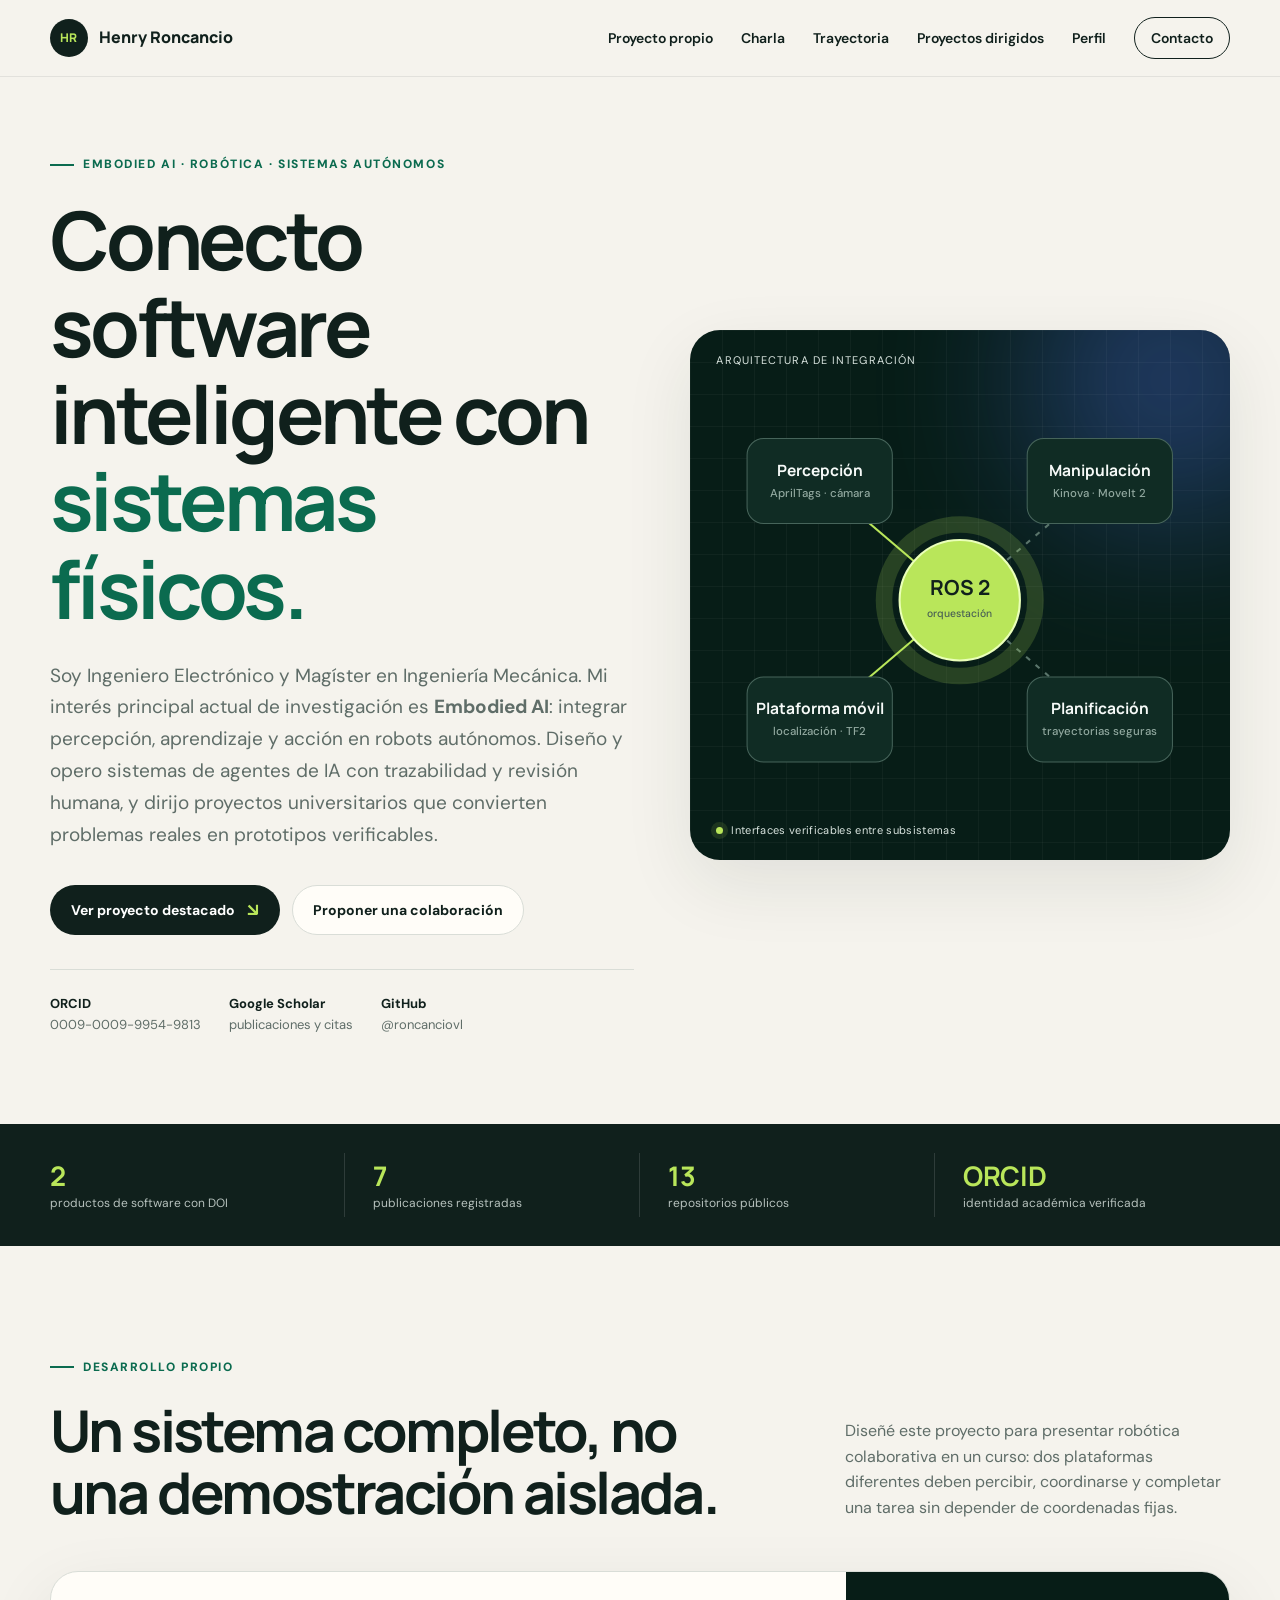
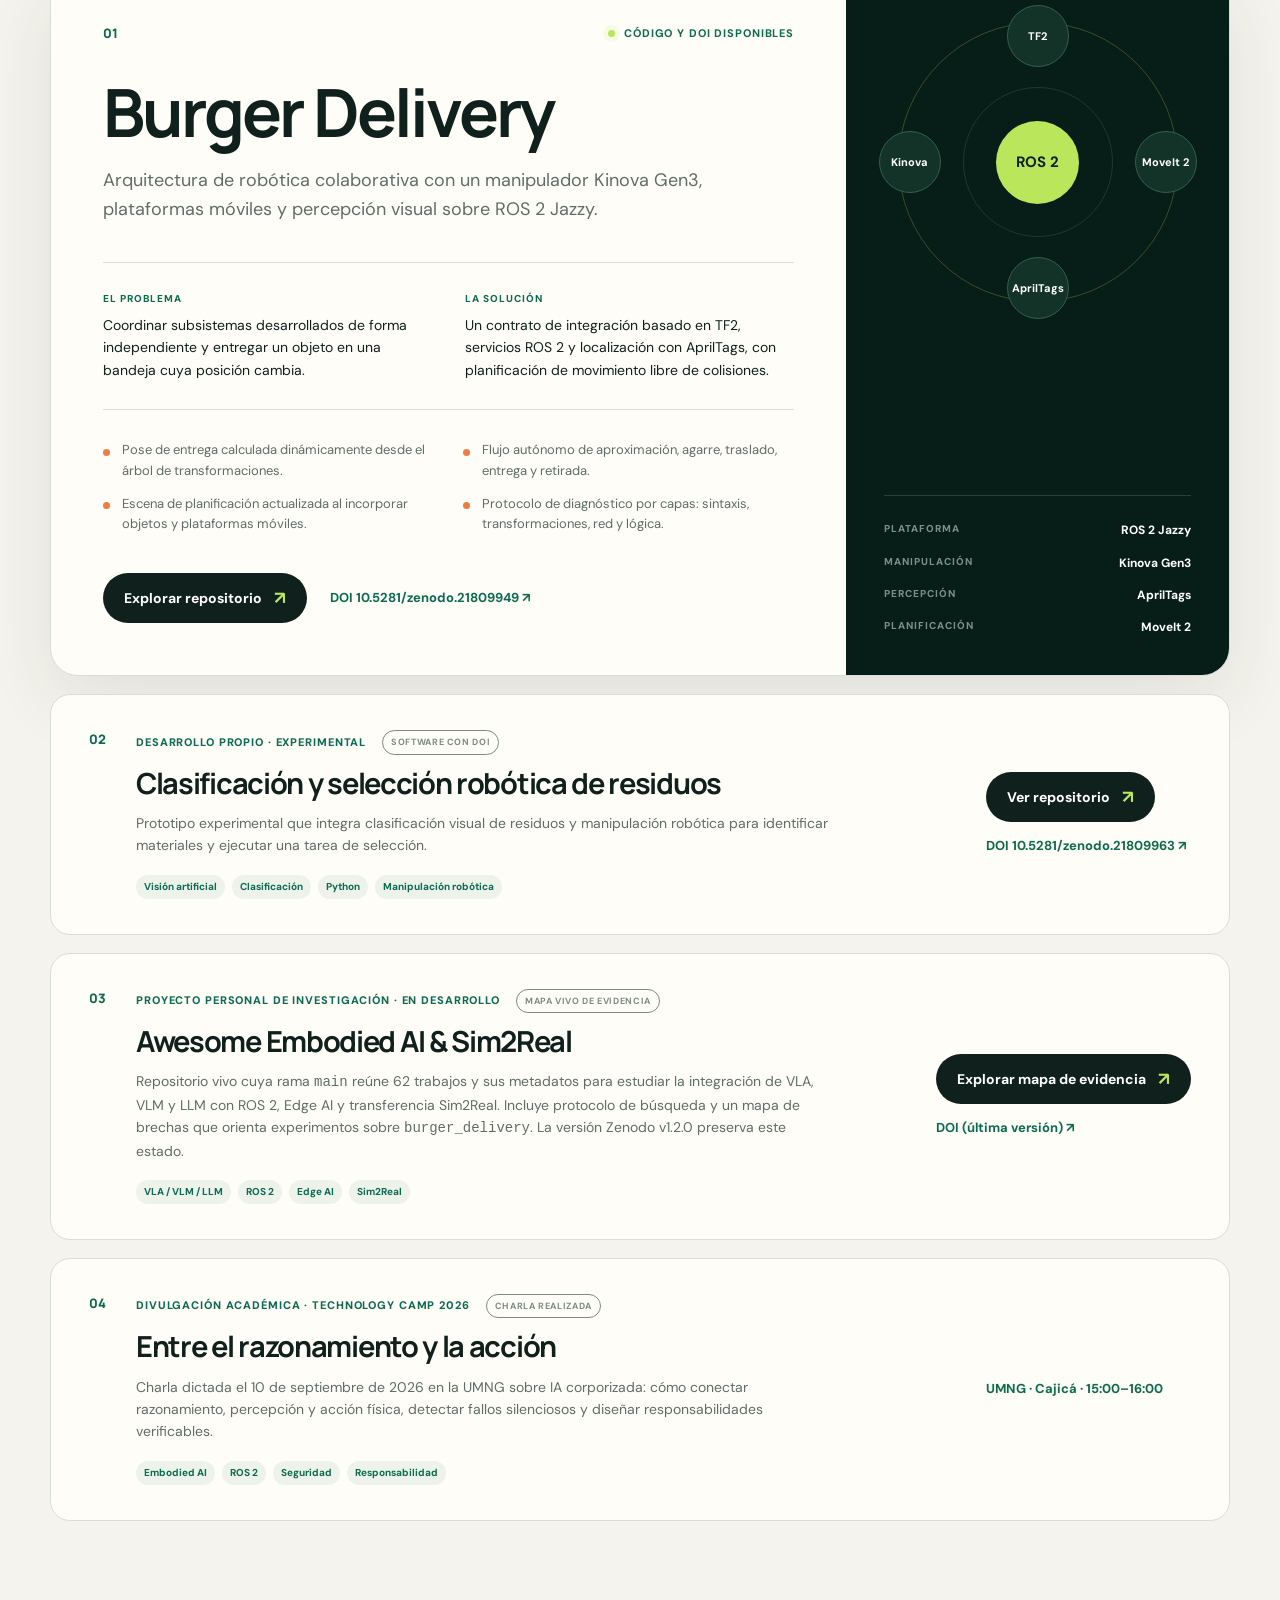
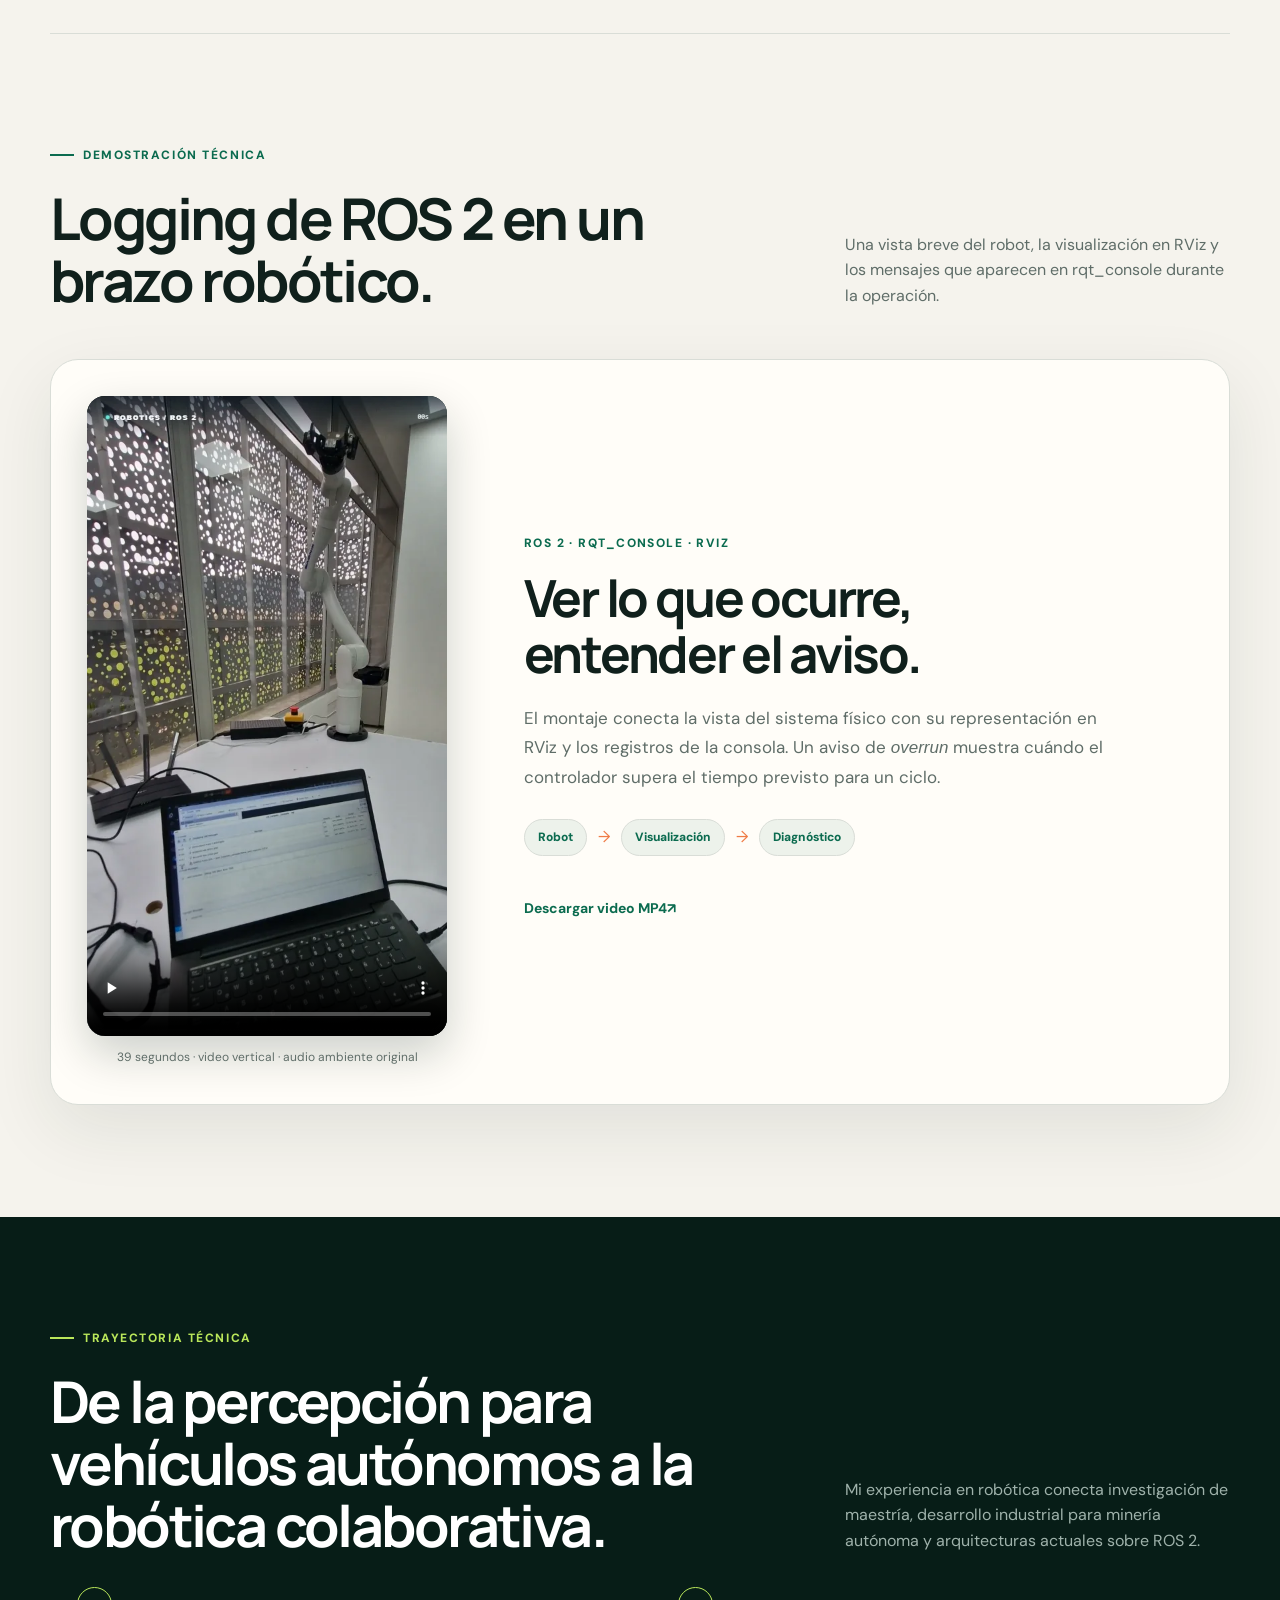
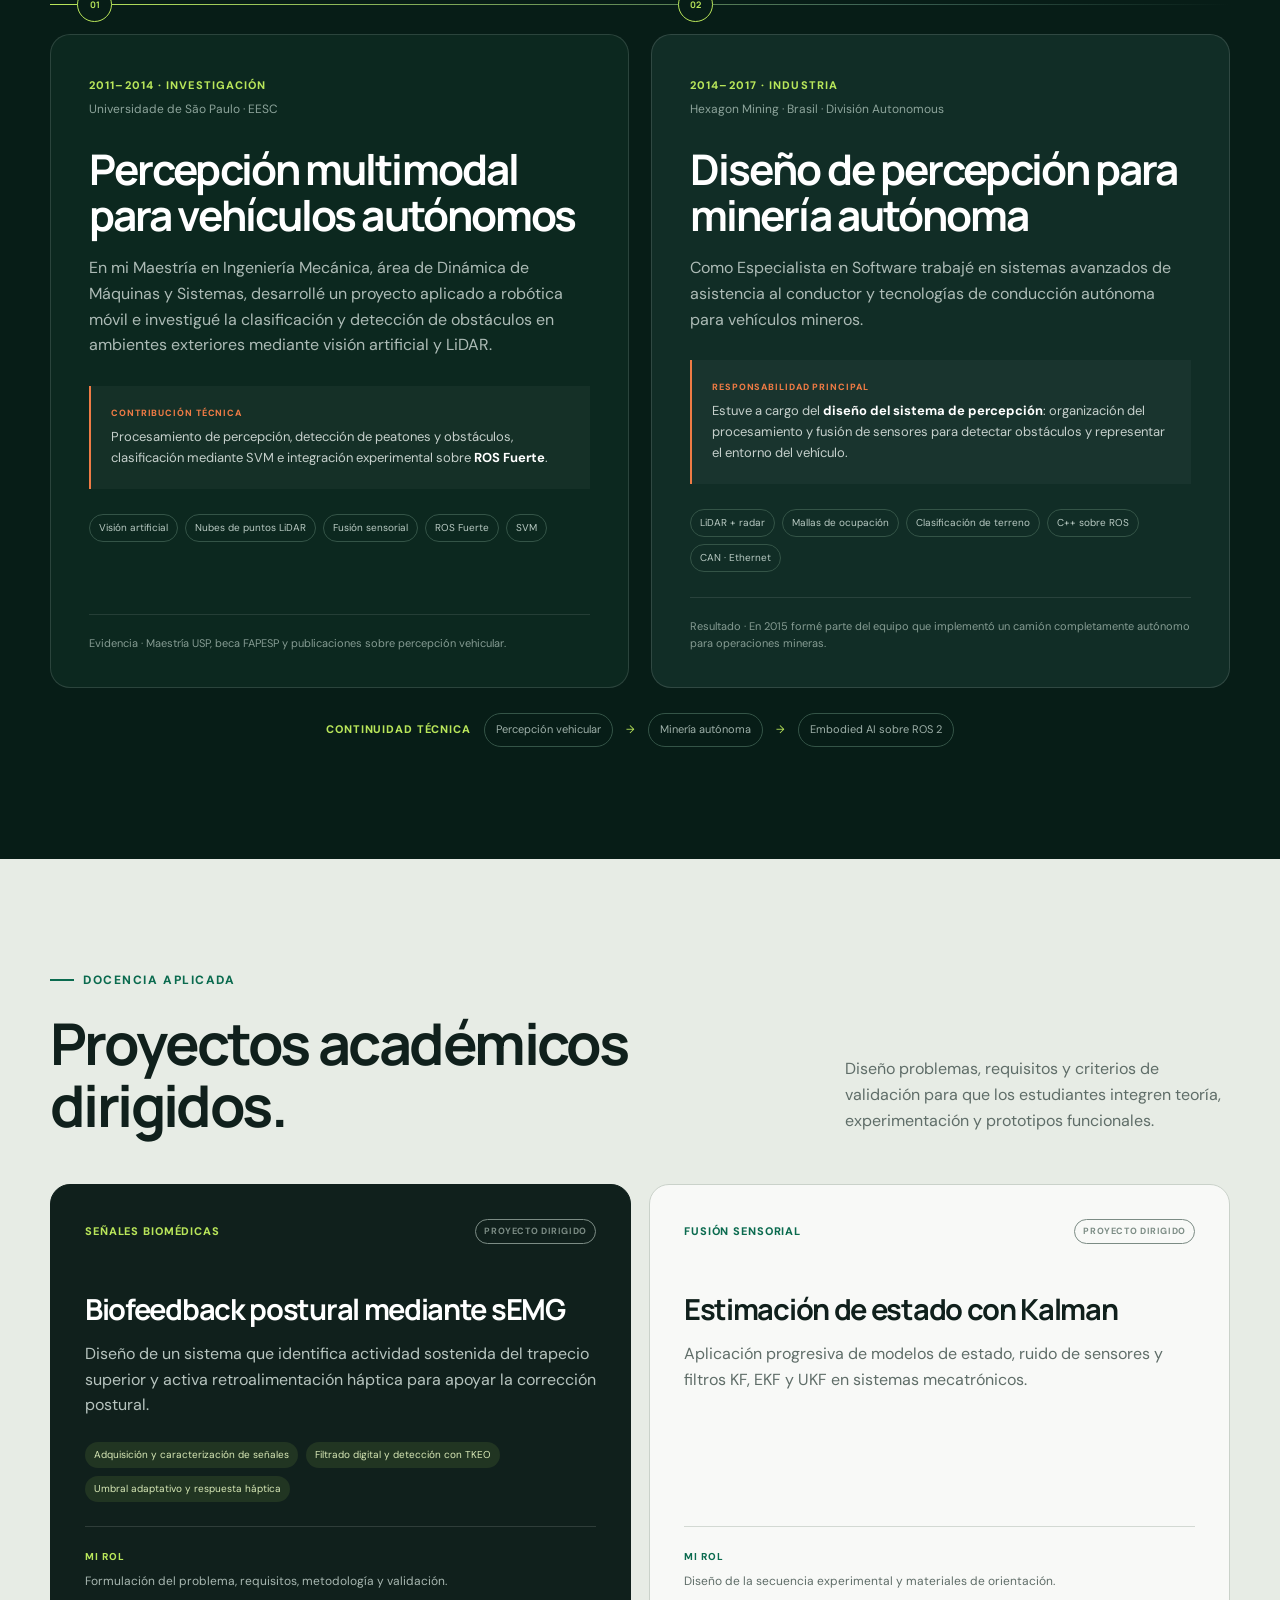
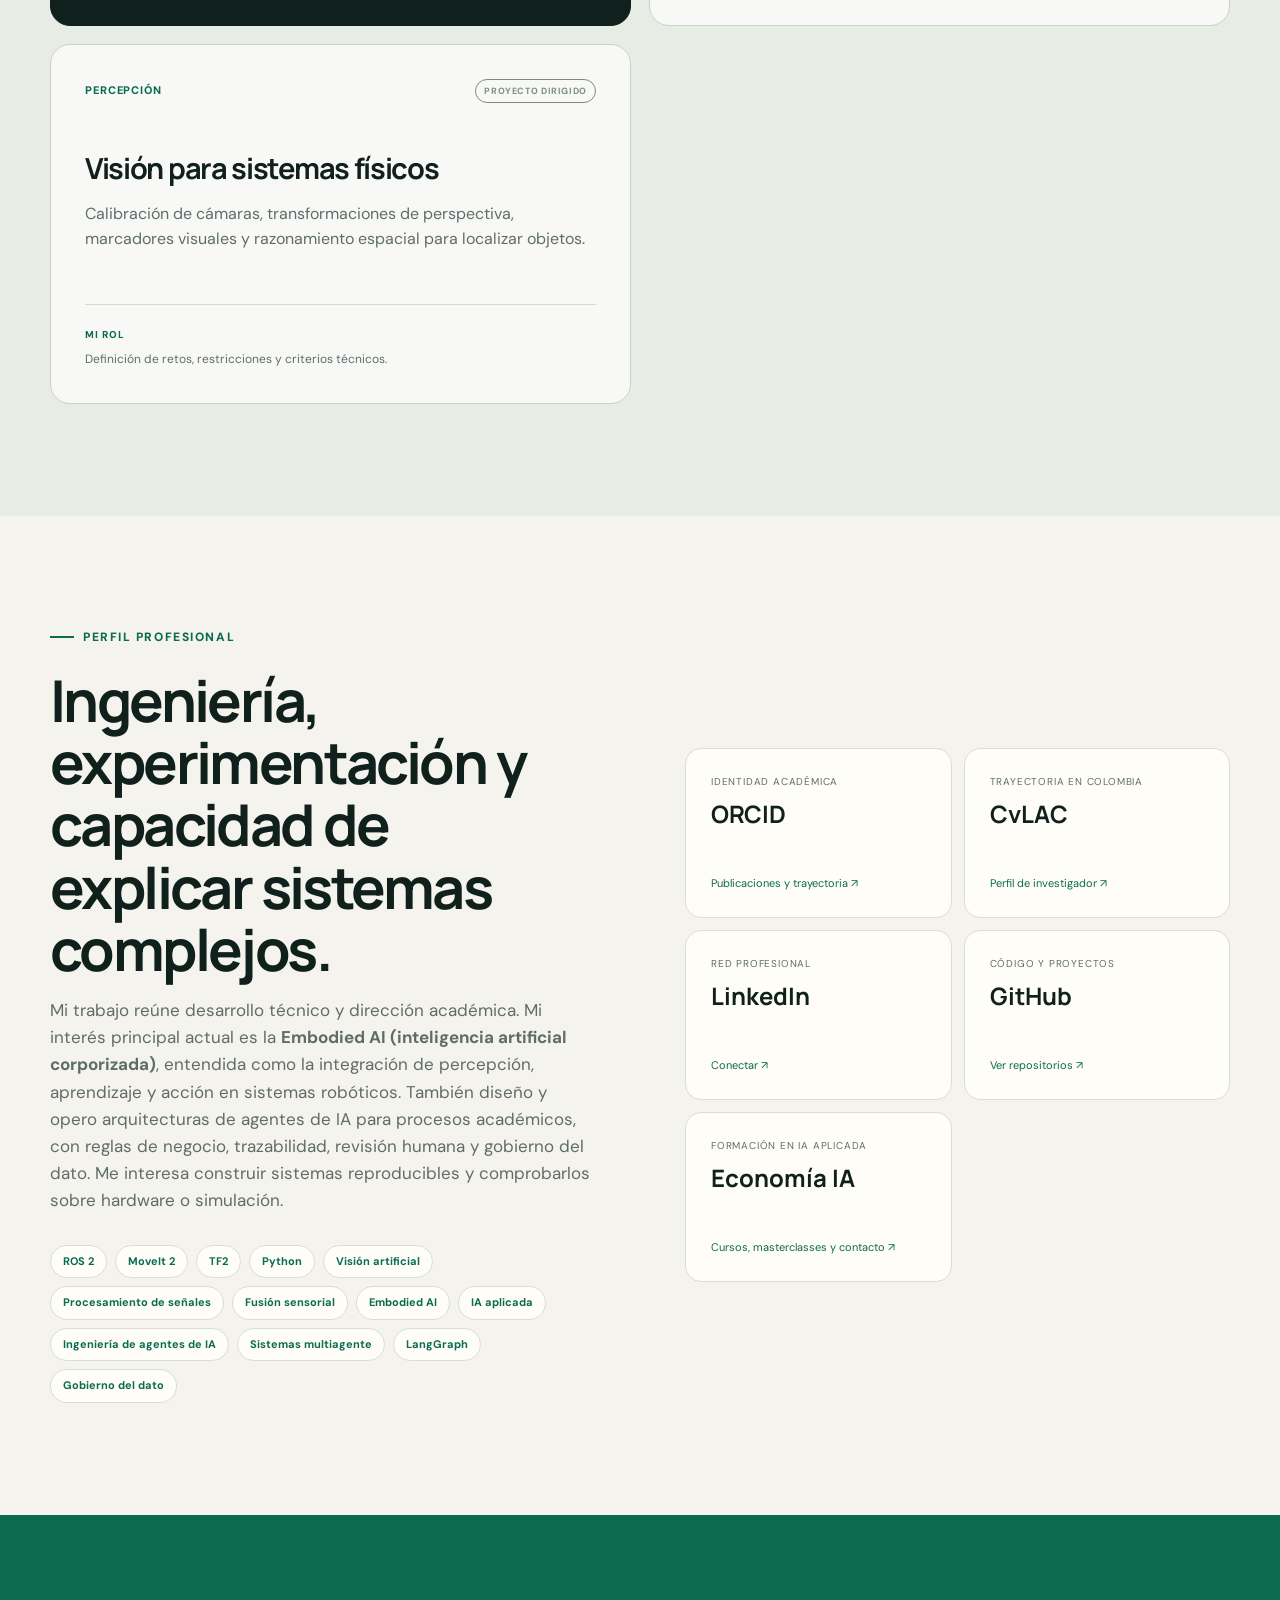
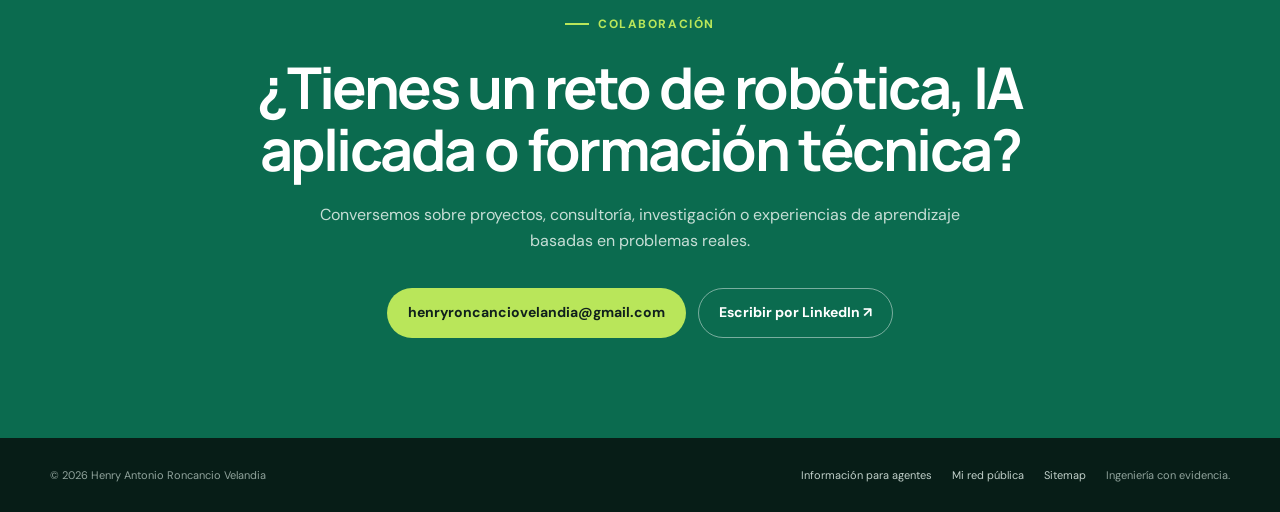
==== commit 1f143a6a: "Add focused ROS 2 logging demo to portfolio" ====
--- a/index.html
+++ b/index.html
@@ -76,6 +76,15 @@
           "@id": "https://roncanciovl.github.io/#conem-2012"
         },
         {
+          "@id": "https://roncanciovl.github.io/#article-ingenieria-2012"
+        },
+        {
+          "@id": "https://roncanciovl.github.io/#article-ingenieria-2002-laboratorio"
+        },
+        {
+          "@id": "https://roncanciovl.github.io/#article-ingenieria-2002-microanatomia"
+        },
+        {
           "@id": "https://roncanciovl.github.io/#sbein-2012"
         },
         {
@@ -153,6 +162,9 @@
           "@id": "https://roncanciovl.github.io/#titulo-maestria"
         },
         {
+          "@id": "https://roncanciovl.github.io/#certificado-nvidia-dli-llm-2026"
+        },
+        {
           "@id": "https://roncanciovl.github.io/#certificado-hpc-2024"
         },
         {
@@ -163,6 +175,7 @@
         "https://github.com/roncanciovl",
         "https://orcid.org/0009-0009-9954-9813",
         "https://scholar.google.com/citations?user=1iRSoqgAAAAJ",
+        "https://www.scopus.com/authid/detail.uri?authorId=55319860900",
         "https://www.linkedin.com/in/henry-roncancio-a7341015/",
         "https://scienti.minciencias.gov.co/cvlac/visualizador/generarCurriculoCv.do?cod_rh=0000005738",
         "https://www.economiaia.business/henry_roncancio.html",
@@ -500,6 +513,20 @@
     {
       "@type": "EducationalOccupationalCredential",
       "credentialCategory": "certificate",
+      "name": "Rapid Application Development with Large Language Models (LLMs)",
+      "description": "Certificado de competencia del NVIDIA Deep Learning Institute, taller práctico de AI Week LATAM 2026 aprobado con evaluación de código, 30 de septiembre de 2026.",
+      "recognizedBy": {
+        "@type": "Organization",
+        "name": "NVIDIA Deep Learning Institute"
+      },
+      "dateCreated": "2026-09-30",
+      "sameAs": "https://learn.nvidia.com/certificates?id=-xCdhUytTEqhDaDaRSbTAA",
+      "@id": "https://roncanciovl.github.io/#certificado-nvidia-dli-llm-2026",
+      "url": "https://roncanciovl.github.io/red-publica.html#certificado-nvidia-dli-llm-2026"
+    },
+    {
+      "@type": "EducationalOccupationalCredential",
+      "credentialCategory": "certificate",
       "name": "7th HPC Summer School",
       "description": "Constancia de asistencia al curso de computación de alto desempeño, 17 a 19 de junio de 2024, 20 horas académicas.",
       "recognizedBy": {
@@ -774,6 +801,100 @@
       },
       "url": "https://roncanciovl.github.io/red-publica.html#sbein-2012",
       "description": "Publicación en coautoría registrada en la trayectoria académica. No se dispone de DOI en este perfil; consultar CvLAC."
+    },
+    {
+      "@type": "ScholarlyArticle",
+      "@id": "https://roncanciovl.github.io/#article-ingenieria-2012",
+      "name": "Clasificador basado en Máquina de Vectores de Soporte Ajustada para Reconocimiento de Peatones en Tráfico Urbano",
+      "alternateName": "Tuned Support Vector Machine Classifier for Pedestrian Recognition in Urban Traffic",
+      "datePublished": "2012-12-28",
+      "inLanguage": "es",
+      "isPartOf": {
+        "@type": "PublicationIssue",
+        "issueNumber": "2",
+        "isPartOf": {
+          "@type": "PublicationVolume",
+          "volumeNumber": "17",
+          "isPartOf": {
+            "@type": "Periodical",
+            "name": "Ingeniería",
+            "issn": "2344-8393",
+            "publisher": {
+              "@type": "Organization",
+              "name": "Universidad Distrital Francisco José de Caldas"
+            }
+          }
+        }
+      },
+      "pageStart": "46",
+      "pageEnd": "54",
+      "author": {
+        "@id": "https://roncanciovl.github.io/#henry-roncancio"
+      },
+      "description": "Artículo en revista en coautoría. Consultar la página del artículo para la lista completa de autores.",
+      "url": "https://revistas.udistrital.edu.co/index.php/reving/article/view/3855"
+    },
+    {
+      "@type": "ScholarlyArticle",
+      "@id": "https://roncanciovl.github.io/#article-ingenieria-2002-laboratorio",
+      "name": "Laboratorio Remoto en la Educación de la Ingeniería",
+      "datePublished": "2002",
+      "inLanguage": "es",
+      "isPartOf": {
+        "@type": "PublicationIssue",
+        "issueNumber": "1",
+        "isPartOf": {
+          "@type": "PublicationVolume",
+          "volumeNumber": "7",
+          "isPartOf": {
+            "@type": "Periodical",
+            "name": "Ingeniería",
+            "issn": "2344-8393",
+            "publisher": {
+              "@type": "Organization",
+              "name": "Universidad Distrital Francisco José de Caldas"
+            }
+          }
+        }
+      },
+      "pageStart": "85",
+      "pageEnd": "87",
+      "author": {
+        "@id": "https://roncanciovl.github.io/#henry-roncancio"
+      },
+      "description": "Artículo en revista en coautoría. Consultar la página del artículo para la lista completa de autores.",
+      "url": "https://revistas.udistrital.edu.co/index.php/reving/article/view/2276"
+    },
+    {
+      "@type": "ScholarlyArticle",
+      "@id": "https://roncanciovl.github.io/#article-ingenieria-2002-microanatomia",
+      "name": "Segmentación de imágenes de microanatomía de madera mediante una clasificación multiescala basada en operaciones morfológicas",
+      "datePublished": "2002",
+      "inLanguage": "es",
+      "isPartOf": {
+        "@type": "PublicationIssue",
+        "issueNumber": "2",
+        "isPartOf": {
+          "@type": "PublicationVolume",
+          "volumeNumber": "7",
+          "isPartOf": {
+            "@type": "Periodical",
+            "name": "Ingeniería",
+            "issn": "2344-8393",
+            "publisher": {
+              "@type": "Organization",
+              "name": "Universidad Distrital Francisco José de Caldas"
+            }
+          }
+        }
+      },
+      "pageStart": "64",
+      "pageEnd": "72",
+      "author": {
+        "@id": "https://roncanciovl.github.io/#henry-roncancio"
+      },
+      "description": "Artículo en revista en coautoría. Consultar la página del artículo para la lista completa de autores.",
+      "url": "https://revistas.udistrital.edu.co/index.php/reving/article/view/2820"
     }
   ]
 }
@@ -990,6 +1111,34 @@
             </article>
         </section>
 
+        <section class="section shell logging-demo" id="demo-ros2" aria-labelledby="logging-demo-title">
+            <div class="section-heading">
+                <div>
+                    <p class="eyebrow"><span></span> Demostración técnica</p>
+                    <h2 id="logging-demo-title">Logging de ROS 2 en un brazo robótico.</h2>
+                </div>
+                <p>Una vista breve del robot, la visualización en RViz y los mensajes que aparecen en rqt_console durante la operación.</p>
+            </div>
+            <div class="logging-demo-layout">
+                <figure class="logging-demo-media">
+                    <video controls playsinline preload="none" poster="/media/ros2-logging-poster.webp" width="1080" height="1920" aria-describedby="logging-demo-caption">
+                        <source src="/media/ros2-logging-focused.mp4" type="video/mp4">
+                        Tu navegador no puede reproducir el video. <a href="/media/ros2-logging-focused.mp4">Abre el archivo MP4</a>.
+                    </video>
+                    <figcaption id="logging-demo-caption">39 segundos · video vertical · audio ambiente original</figcaption>
+                </figure>
+                <div class="logging-demo-copy">
+                    <p class="logging-demo-kicker">ROS 2 · rqt_console · RViz</p>
+                    <h3>Ver lo que ocurre, entender el aviso.</h3>
+                    <p>El montaje conecta la vista del sistema físico con su representación en RViz y los registros de la consola. Un aviso de <em>overrun</em> muestra cuándo el controlador supera el tiempo previsto para un ciclo.</p>
+                    <div class="logging-demo-steps" aria-label="Secuencia del video">
+                        <span>Robot</span><i aria-hidden="true">→</i><span>Visualización</span><i aria-hidden="true">→</i><span>Diagnóstico</span>
+                    </div>
+                    <a class="text-link" href="/media/ros2-logging-focused.mp4" download>Descargar video MP4 <span aria-hidden="true">↗</span></a>
+                </div>
+            </div>
+        </section>
+
         <section class="section robotics-journey" id="trayectoria">
             <div class="shell">
                 <div class="section-heading journey-heading">
--- a/style.css
+++ b/style.css
@@ -130,6 +130,20 @@
 .experimental-tags span { padding: 4px 8px; border-radius: 999px; background: #edf2eb; color: var(--green); font-size: 10px; font-weight: 700; }
 .experimental-actions { display: flex; flex-direction: column; align-items: flex-start; gap: 14px; min-width: 205px; }
 
+.logging-demo { border-top: 1px solid var(--line); scroll-margin-top: 95px; }
+.logging-demo-layout { display: grid; grid-template-columns: minmax(260px, 360px) 1fr; align-items: center; gap: clamp(32px, 6vw, 88px); padding: 36px; border: 1px solid var(--line); border-radius: 28px; background: var(--surface); box-shadow: var(--shadow); }
+.logging-demo-media { margin: 0; }
+.logging-demo-media video { display: block; width: 100%; height: auto; aspect-ratio: 9 / 16; border-radius: 18px; background: var(--green-dark); box-shadow: 0 18px 45px rgba(7, 29, 23, .2); }
+.logging-demo-media figcaption { margin-top: 12px; color: var(--muted); font-size: 12px; text-align: center; }
+.logging-demo-kicker { margin: 0 0 17px; color: var(--green); font-size: 12px; font-weight: 800; letter-spacing: .12em; text-transform: uppercase; }
+.logging-demo-copy h3 { max-width: 600px; margin: 0; font-size: clamp(30px, 4vw, 54px); }
+.logging-demo-copy > p:not(.logging-demo-kicker) { max-width: 590px; margin: 23px 0 0; color: var(--muted); font-size: 17px; line-height: 1.7; }
+.logging-demo-steps { display: flex; align-items: center; flex-wrap: wrap; gap: 11px; margin: 27px 0 30px; }
+.logging-demo-steps span { padding: 8px 13px; border: 1px solid var(--line); border-radius: 999px; background: #edf2eb; color: var(--green); font-size: 12px; font-weight: 800; }
+.logging-demo-steps i { color: var(--orange); font-style: normal; }
+.logging-demo-copy .text-link { display: inline-flex; align-items: center; min-height: 44px; font-size: 14px; }
+.logging-demo-copy .text-link:hover { text-decoration: underline; }
+
 .robotics-journey { overflow: hidden; background: var(--green-dark); color: var(--white); }
 .robotics-journey .eyebrow { color: var(--lime); }
 .journey-heading > p { color: #9fb2ab; }
@@ -207,6 +221,7 @@
     .flagship-side { min-height: 530px; }
     .experimental-project { grid-template-columns: auto 1fr; }
     .experimental-actions { grid-column: 2; flex-direction: row; align-items: center; flex-wrap: wrap; }
+    .logging-demo-layout { grid-template-columns: minmax(220px, 300px) 1fr; gap: 32px; }
     .profile-section { grid-template-columns: 1fr; gap: 55px; }
 }
 
@@ -229,6 +244,9 @@
     .flagship-side { min-height: 480px; padding: 30px 24px; }
     .experimental-project { grid-template-columns: 1fr; gap: 17px; padding: 27px 24px; }
     .experimental-actions { grid-column: auto; flex-direction: column; align-items: stretch; }
+    .logging-demo-layout { grid-template-columns: 1fr; padding: 24px; }
+    .logging-demo-media { width: min(100%, 360px); margin-inline: auto; }
+    .logging-demo-copy > p:not(.logging-demo-kicker) { font-size: 16px; }
     .journey-line { grid-template-columns: 1fr; gap: 55px; }
     .journey-card { min-height: auto; padding: 34px 25px 28px; }
     .journey-marker { top: -43px; }
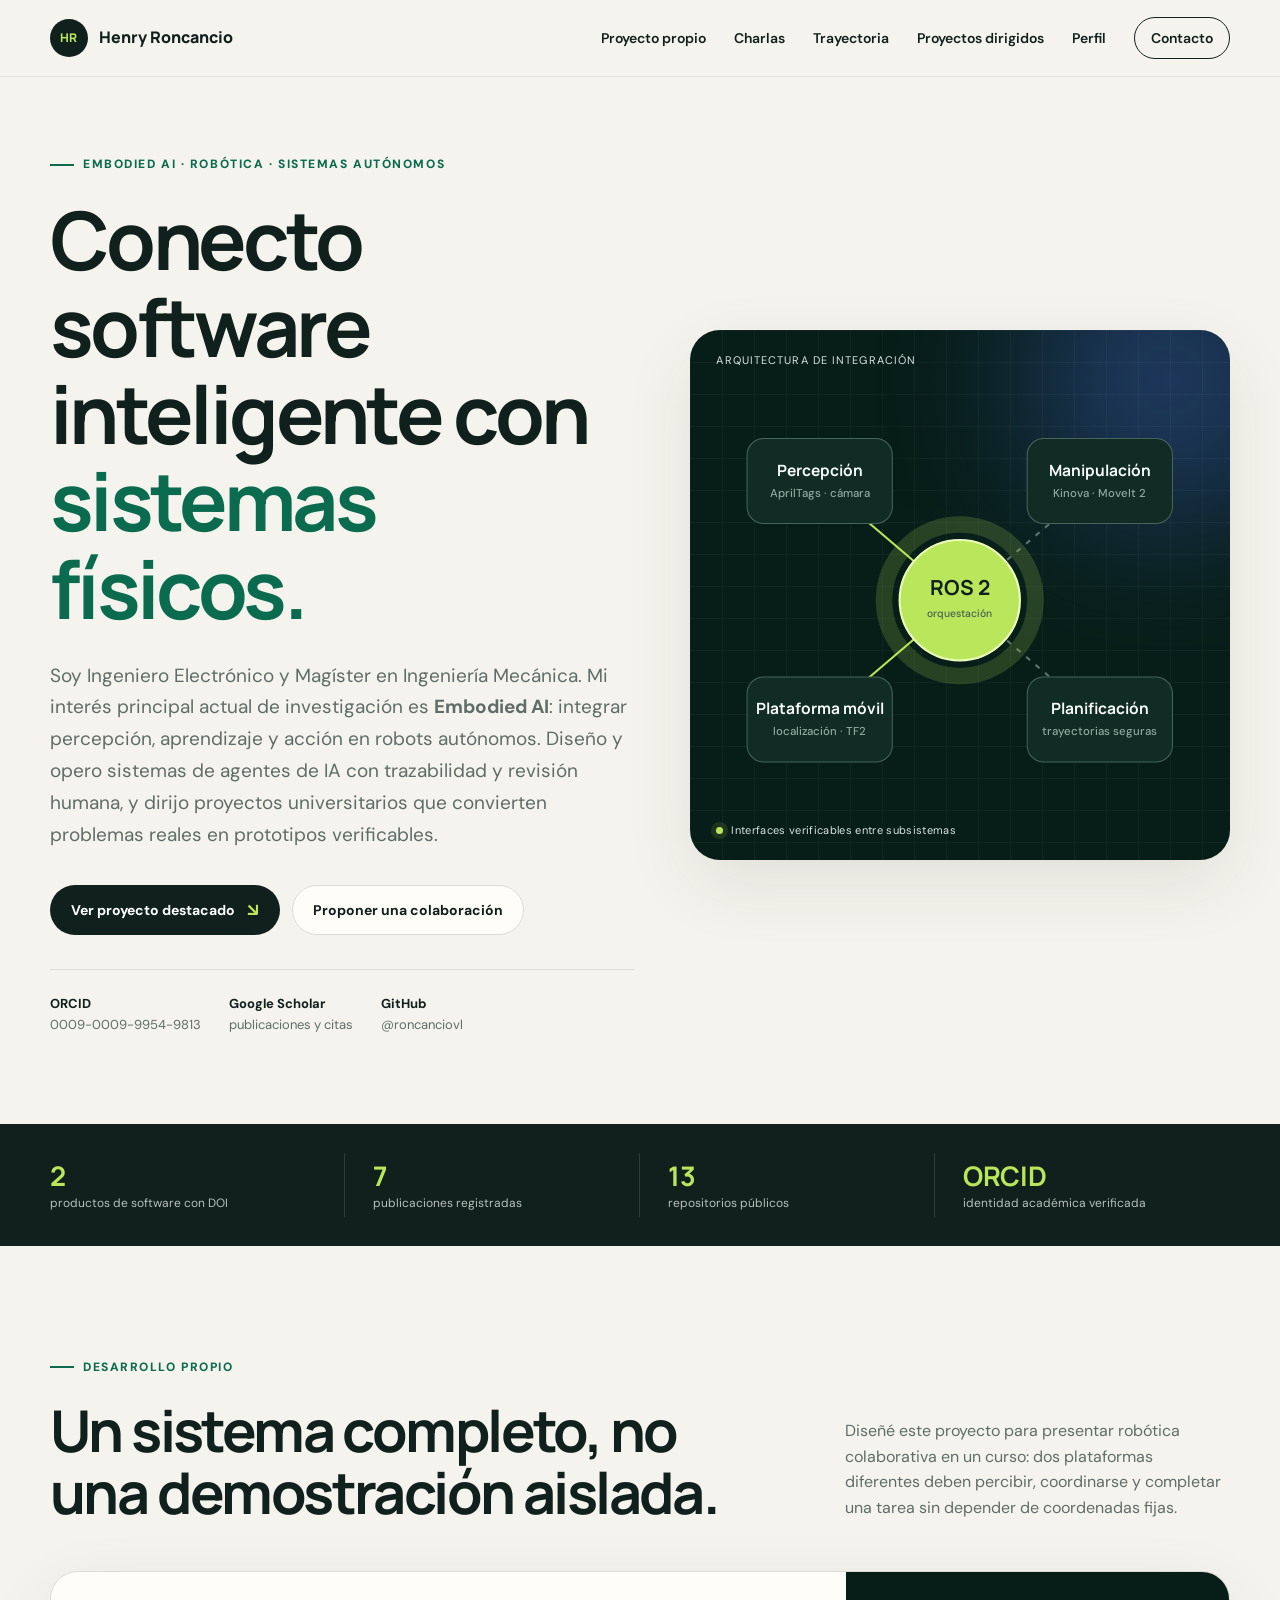
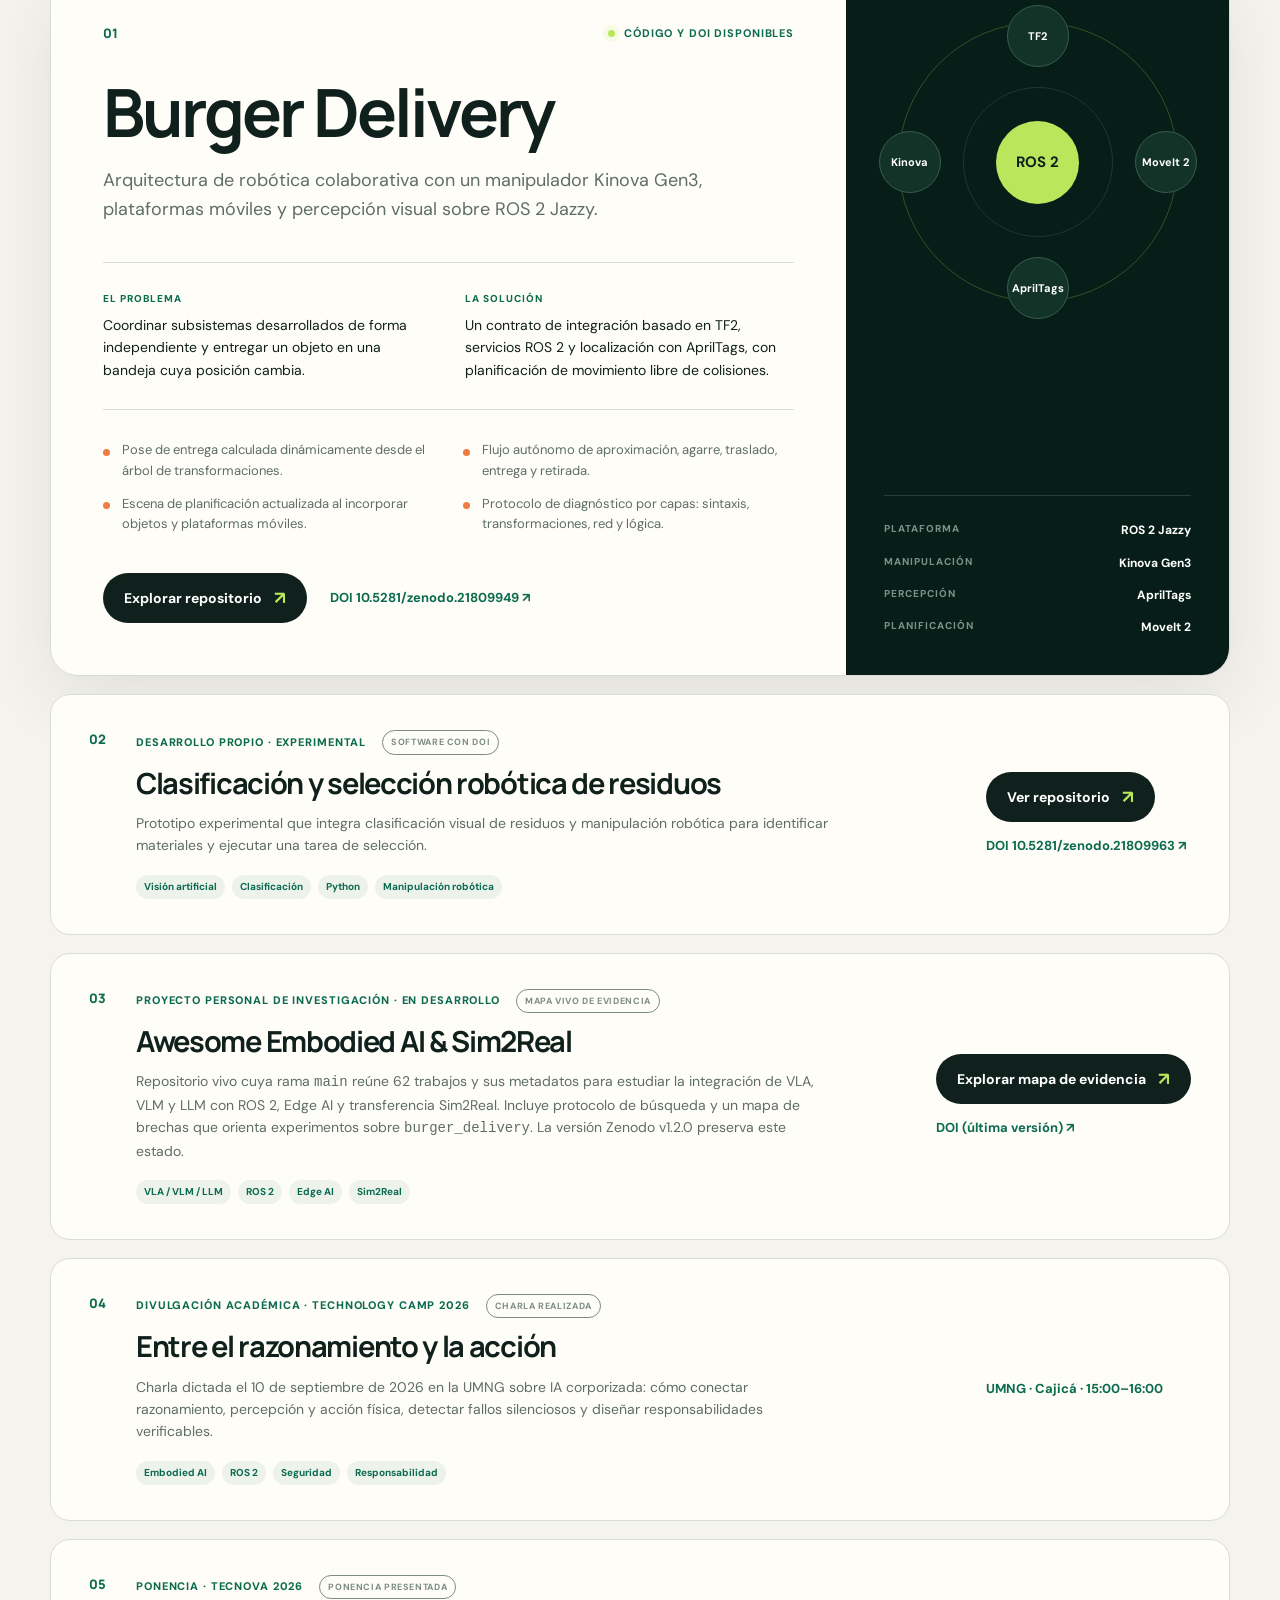
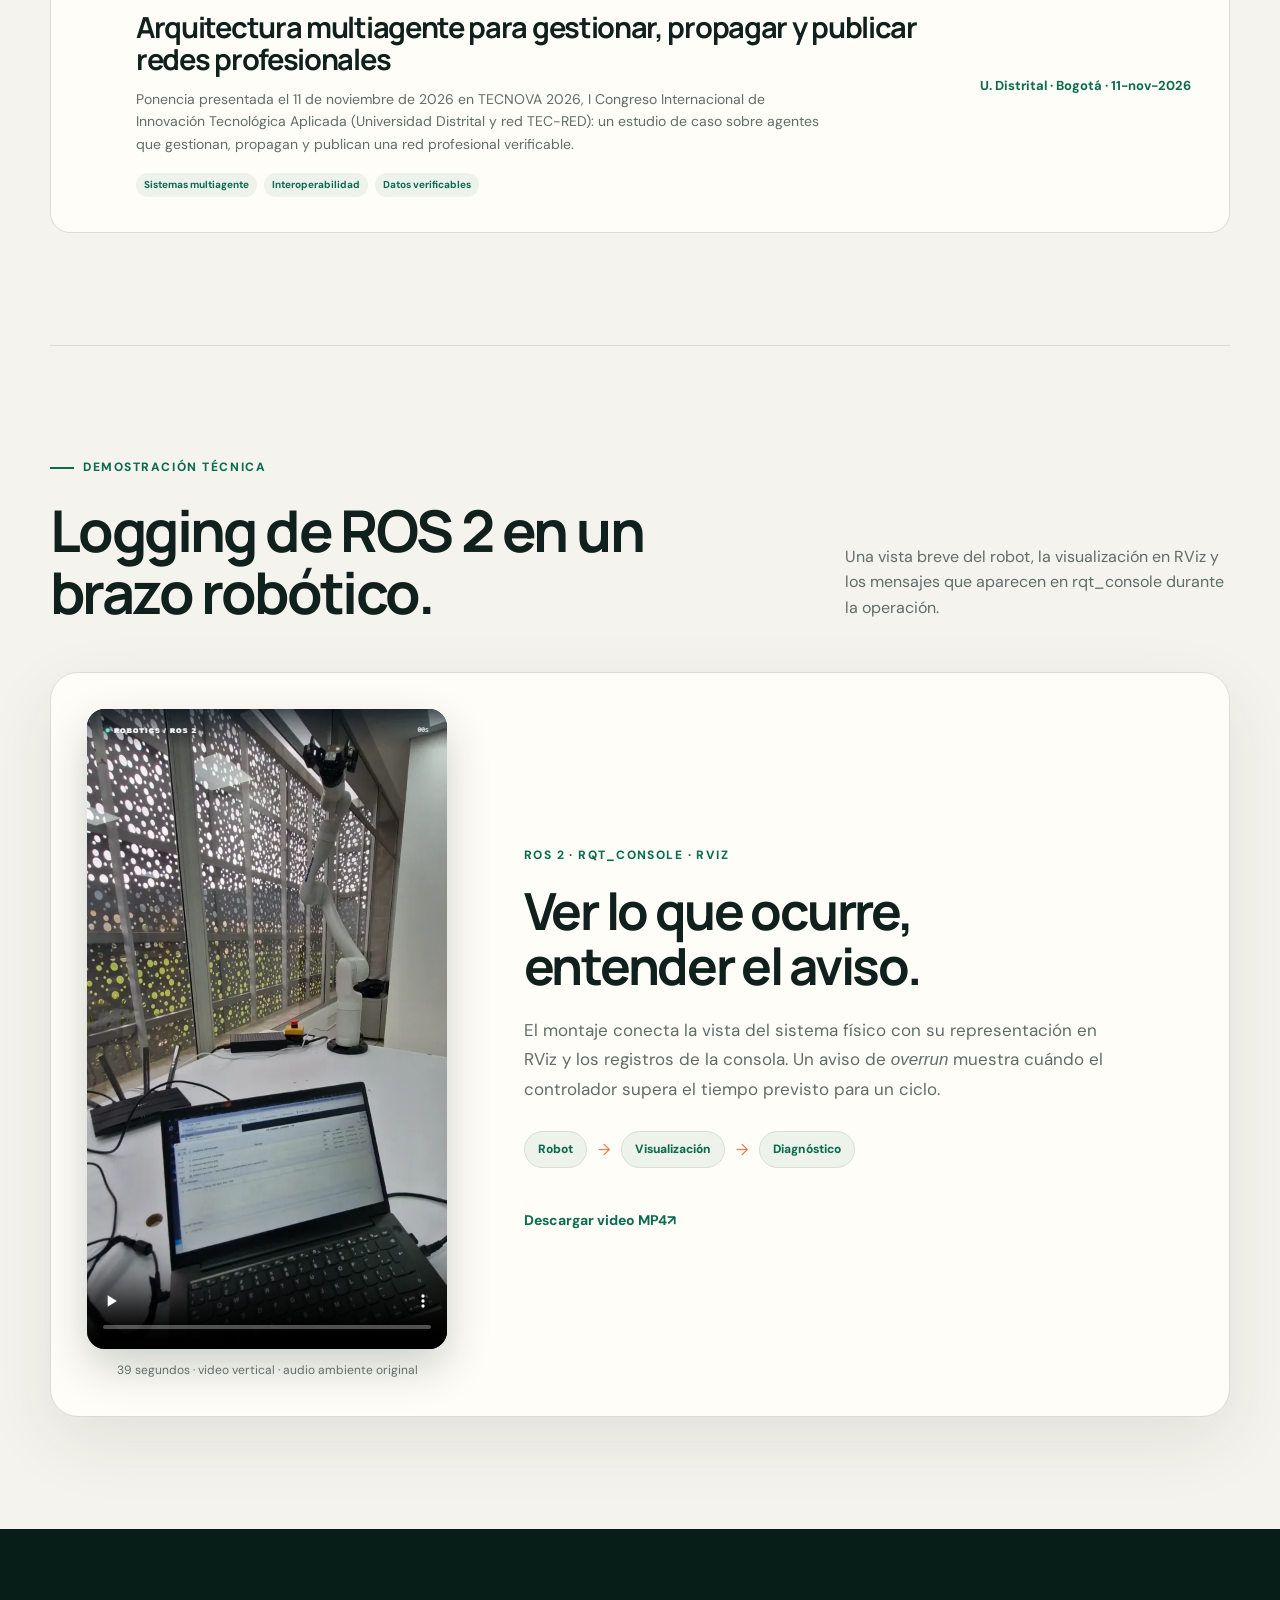
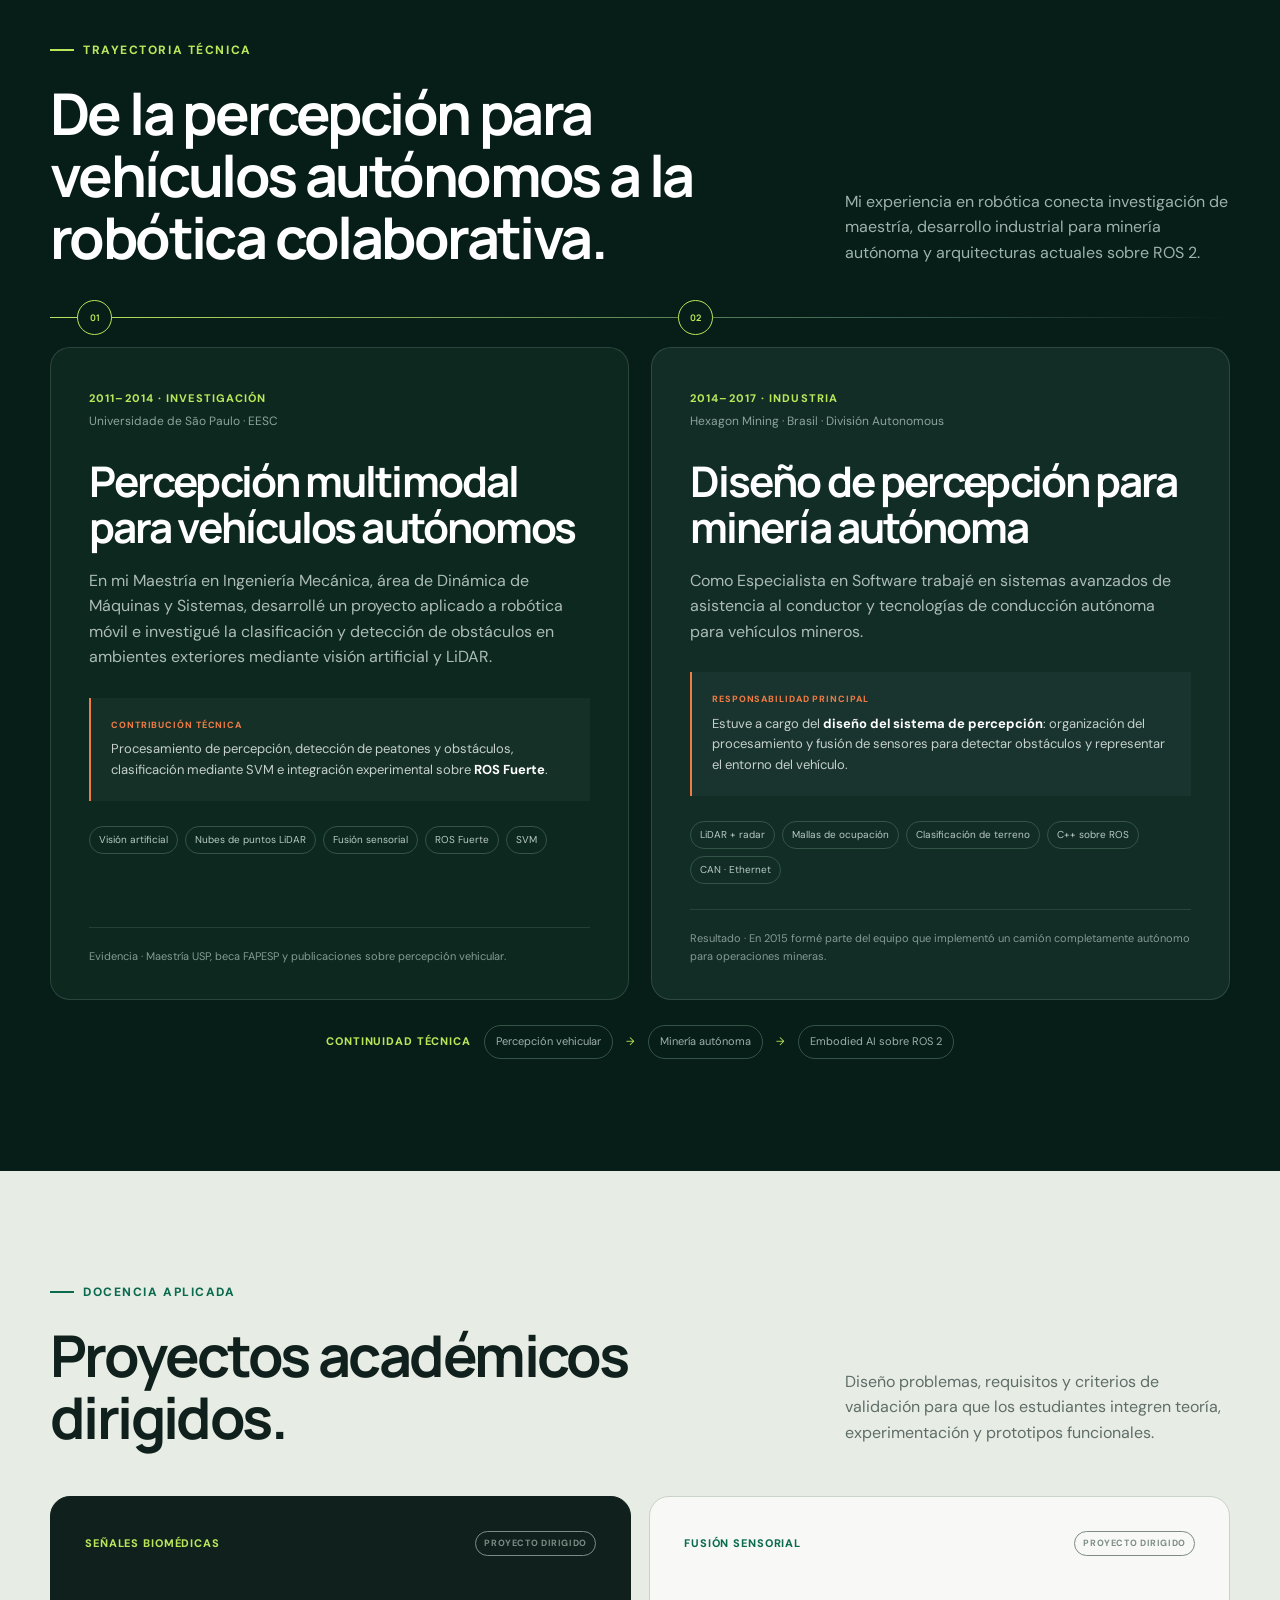
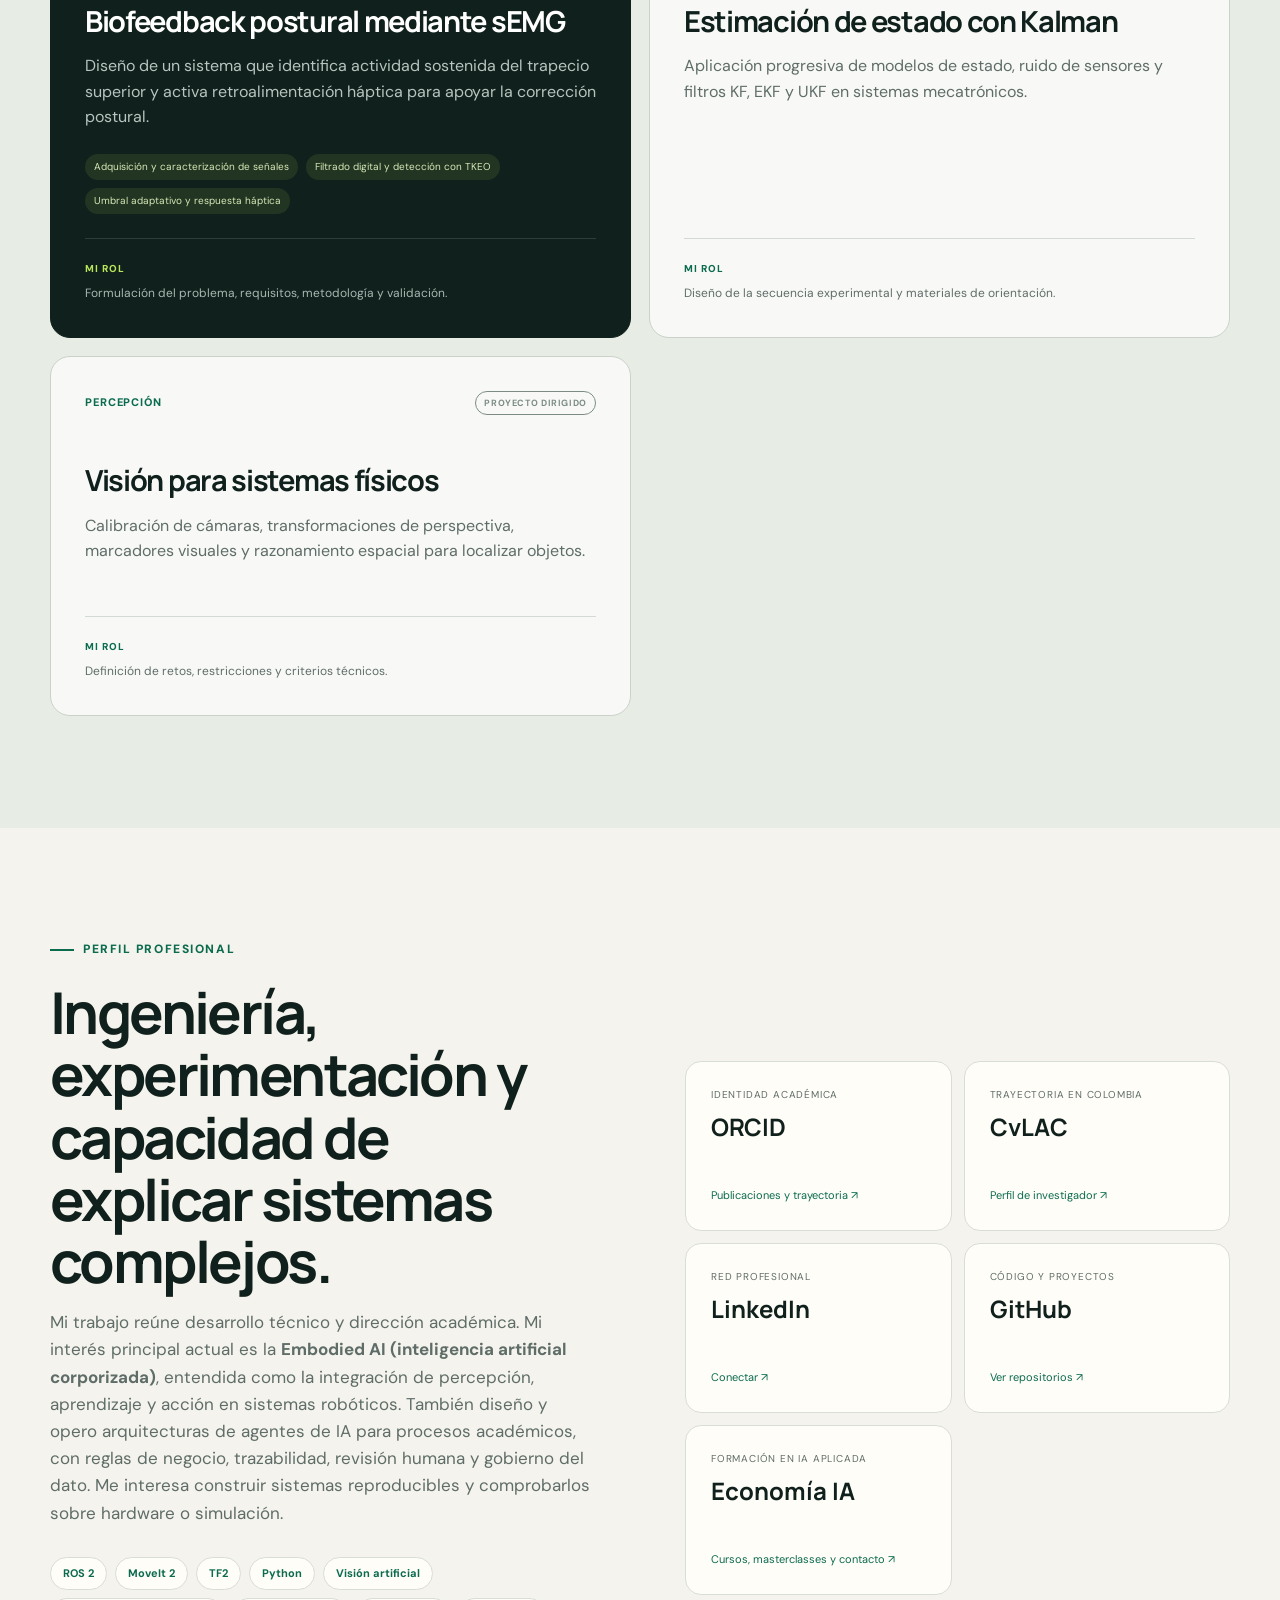
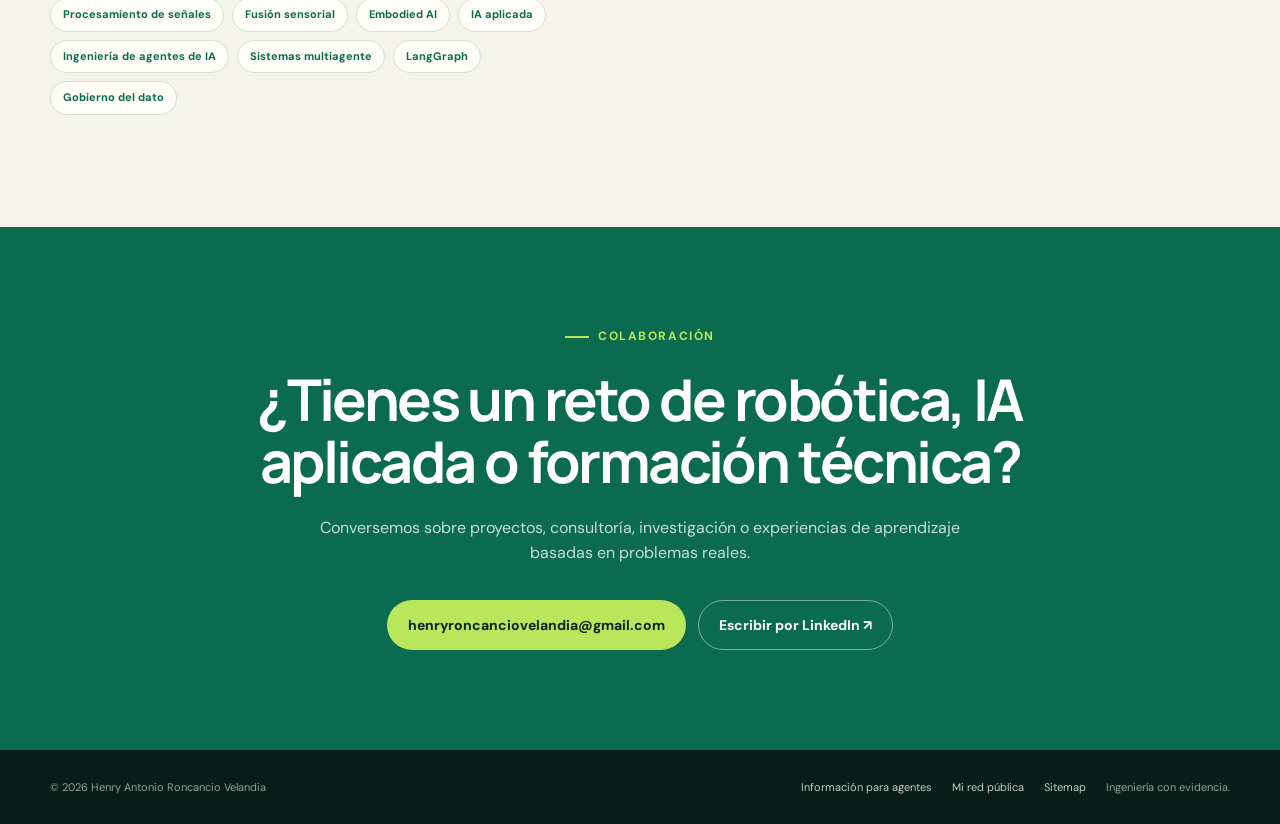
==== commit 068d76b1: "Add TECNOVA 2026 talk (presented 2026-11-11) to talks and public graph Co-Authored-By: Claude Opus 5" ====
--- a/index.html
+++ b/index.html
@@ -40,7 +40,7 @@
       "description": "Portafolio profesional y académico de Henry Antonio Roncancio Velandia.",
       "inLanguage": "es-CO",
       "dateCreated": "2026-07-22",
-      "dateModified": "2026-09-21",
+      "dateModified": "2026-11-20",
       "mainEntity": {
         "@id": "https://roncanciovl.github.io/#henry-roncancio"
       },
@@ -56,6 +56,9 @@
         },
         {
           "@id": "https://roncanciovl.github.io/#technology-camp-2026"
+        },
+        {
+          "@id": "https://roncanciovl.github.io/#tecnova-2026"
         },
         {
           "@id": "https://roncanciovl.github.io/#article-ivs-2014"
@@ -332,6 +335,31 @@
       }
     },
     {
+      "@type": "Event",
+      "@id": "https://roncanciovl.github.io/#tecnova-2026",
+      "name": "Arquitectura multiagente para gestionar, propagar y publicar redes profesionales",
+      "description": "Ponencia presentada en TECNOVA 2026: estudio de caso de una arquitectura multiagente que gestiona, propaga y publica una red profesional verificable.",
+      "startDate": "2026-11-11",
+      "superEvent": {
+        "@type": "Event",
+        "name": "TECNOVA 2026 — I Congreso Internacional de Innovación Tecnológica Aplicada",
+        "startDate": "2026-11-11",
+        "endDate": "2026-11-13",
+        "url": "https://congresotecnova.com/"
+      },
+      "location": {
+        "@type": "Place",
+        "name": "Facultad Tecnológica, Universidad Distrital Francisco José de Caldas",
+        "address": "Bogotá, Colombia"
+      },
+      "organizer": {
+        "@id": "https://roncanciovl.github.io/#distrital"
+      },
+      "performer": {
+        "@id": "https://roncanciovl.github.io/#henry-roncancio"
+      }
+    },
+    {
       "@type": "ScholarlyArticle",
       "@id": "https://roncanciovl.github.io/#article-ivs-2014",
       "name": "Traversability analysis using terrain mapping and online-trained terrain type classifier",
@@ -744,15 +772,15 @@
     {
       "@type": "OrganizationRole",
       "@id": "https://roncanciovl.github.io/#rol-ultra",
-      "name": "Ingeniero de desarrollo — ULTRA S.A.",
-      "roleName": "Ingeniero de desarrollo",
+      "name": "Ingeniero de diseño — ULTRA S.A.",
+      "roleName": "Ingeniero de diseño",
       "startDate": "2004-05",
       "description": "Electrónica automotriz, sistemas embebidos y desarrollo y validación de prototipos AVL.",
       "url": "https://roncanciovl.github.io/red-publica.html#rol-ultra",
       "worksFor": {
         "@id": "https://roncanciovl.github.io/#ultra"
       },
-      "endDate": "2011-06"
+      "endDate": "2011-07"
     },
     {
       "@type": "OrganizationRole",
@@ -911,7 +939,7 @@
             </a>
             <div class="nav-links">
                 <a href="#proyecto">Proyecto propio</a>
-                <a href="#ponencia">Charla</a>
+                <a href="#ponencia">Charlas</a>
                 <a href="#trayectoria">Trayectoria</a>
                 <a href="#direccion">Proyectos dirigidos</a>
                 <a href="#perfil">Perfil</a>
@@ -1109,6 +1137,26 @@
                     <span class="text-link">UMNG · Cajicá · 15:00–16:00</span>
                 </div>
             </article>
+
+            <article class="experimental-project" id="ponencia-tecnova">
+                <div class="experimental-number">05</div>
+                <div class="experimental-copy">
+                    <div class="card-top">
+                        <span>Ponencia · TECNOVA 2026</span>
+                        <b>Ponencia presentada</b>
+                    </div>
+                    <h3>Arquitectura multiagente para gestionar, propagar y publicar redes profesionales</h3>
+                    <p>Ponencia presentada el 11 de noviembre de 2026 en TECNOVA 2026, I Congreso Internacional de Innovación Tecnológica Aplicada (Universidad Distrital y red TEC-RED): un estudio de caso sobre agentes que gestionan, propagan y publican una red profesional verificable.</p>
+                    <div class="experimental-tags">
+                        <span>Sistemas multiagente</span>
+                        <span>Interoperabilidad</span>
+                        <span>Datos verificables</span>
+                    </div>
+                </div>
+                <div class="experimental-actions">
+                    <span class="text-link">U. Distrital · Bogotá · 11-nov-2026</span>
+                </div>
+            </article>
         </section>
 
         <section class="section shell logging-demo" id="demo-ros2" aria-labelledby="logging-demo-title">
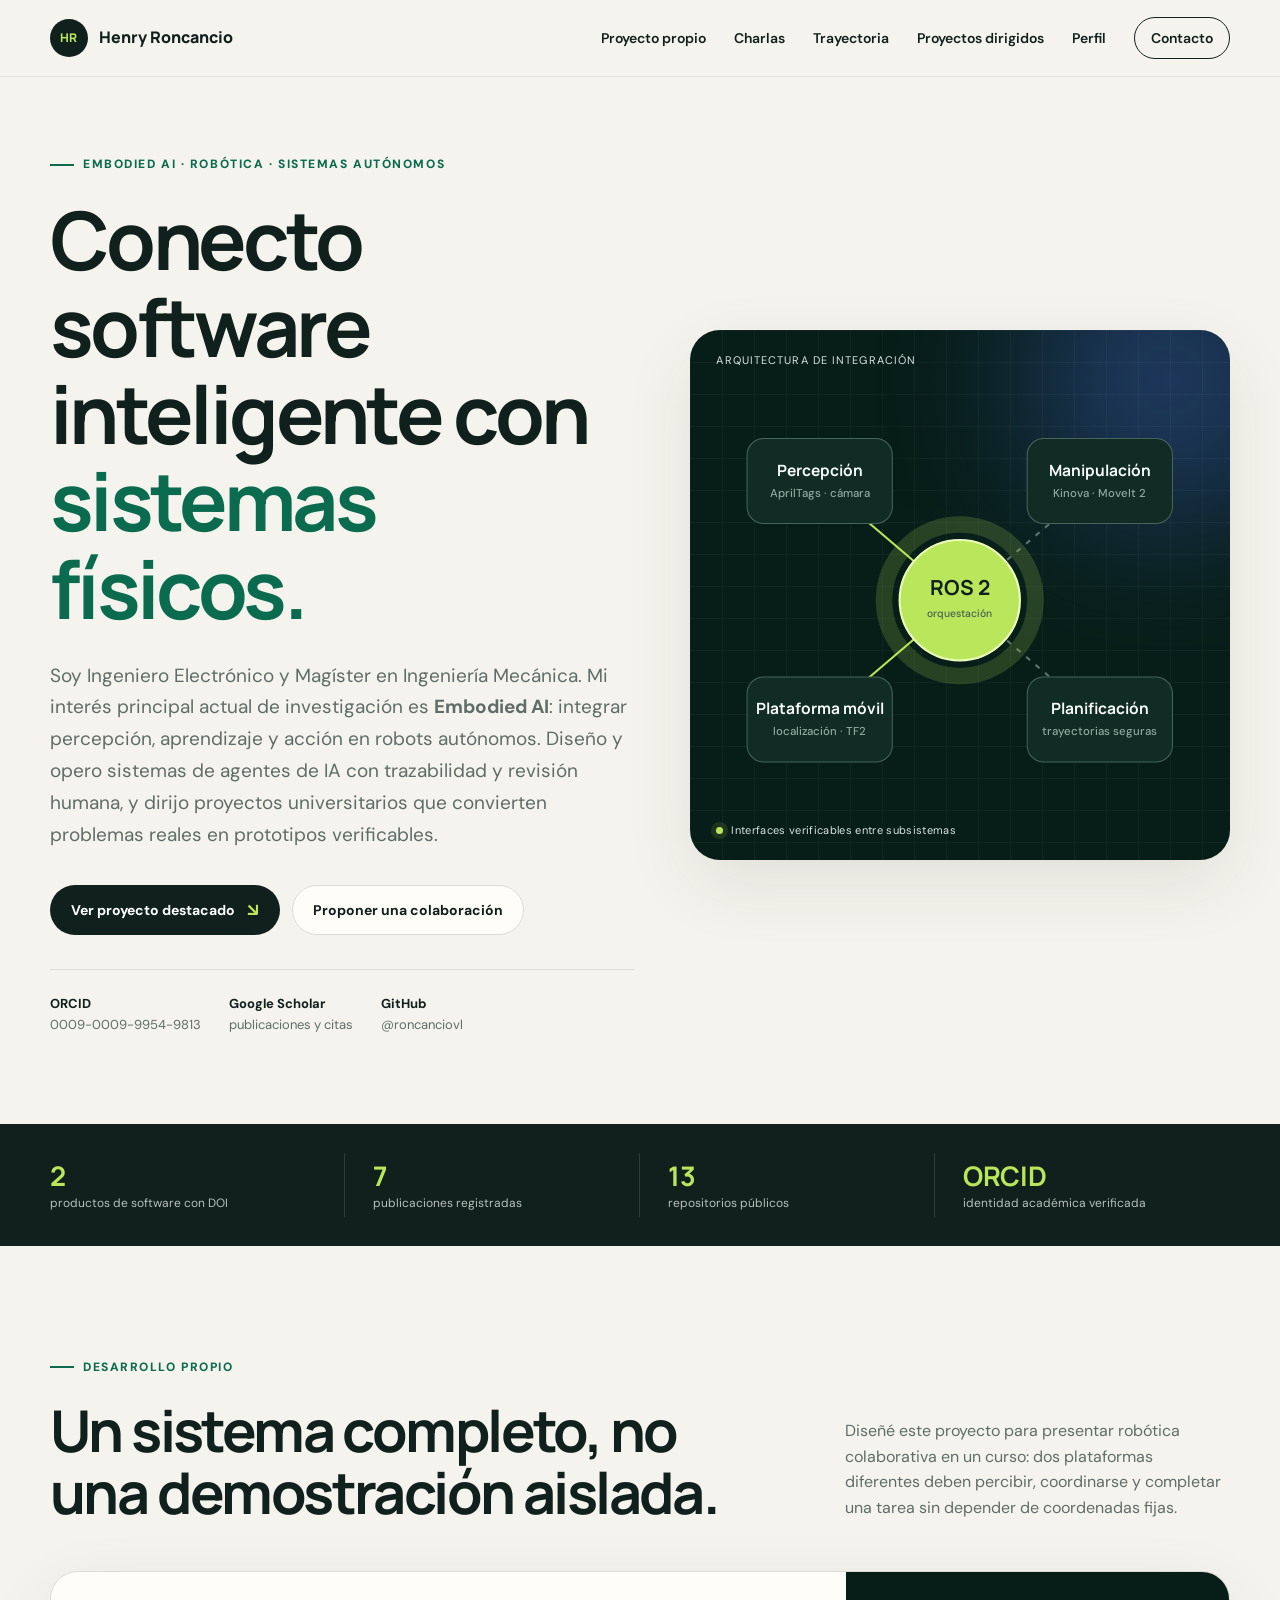
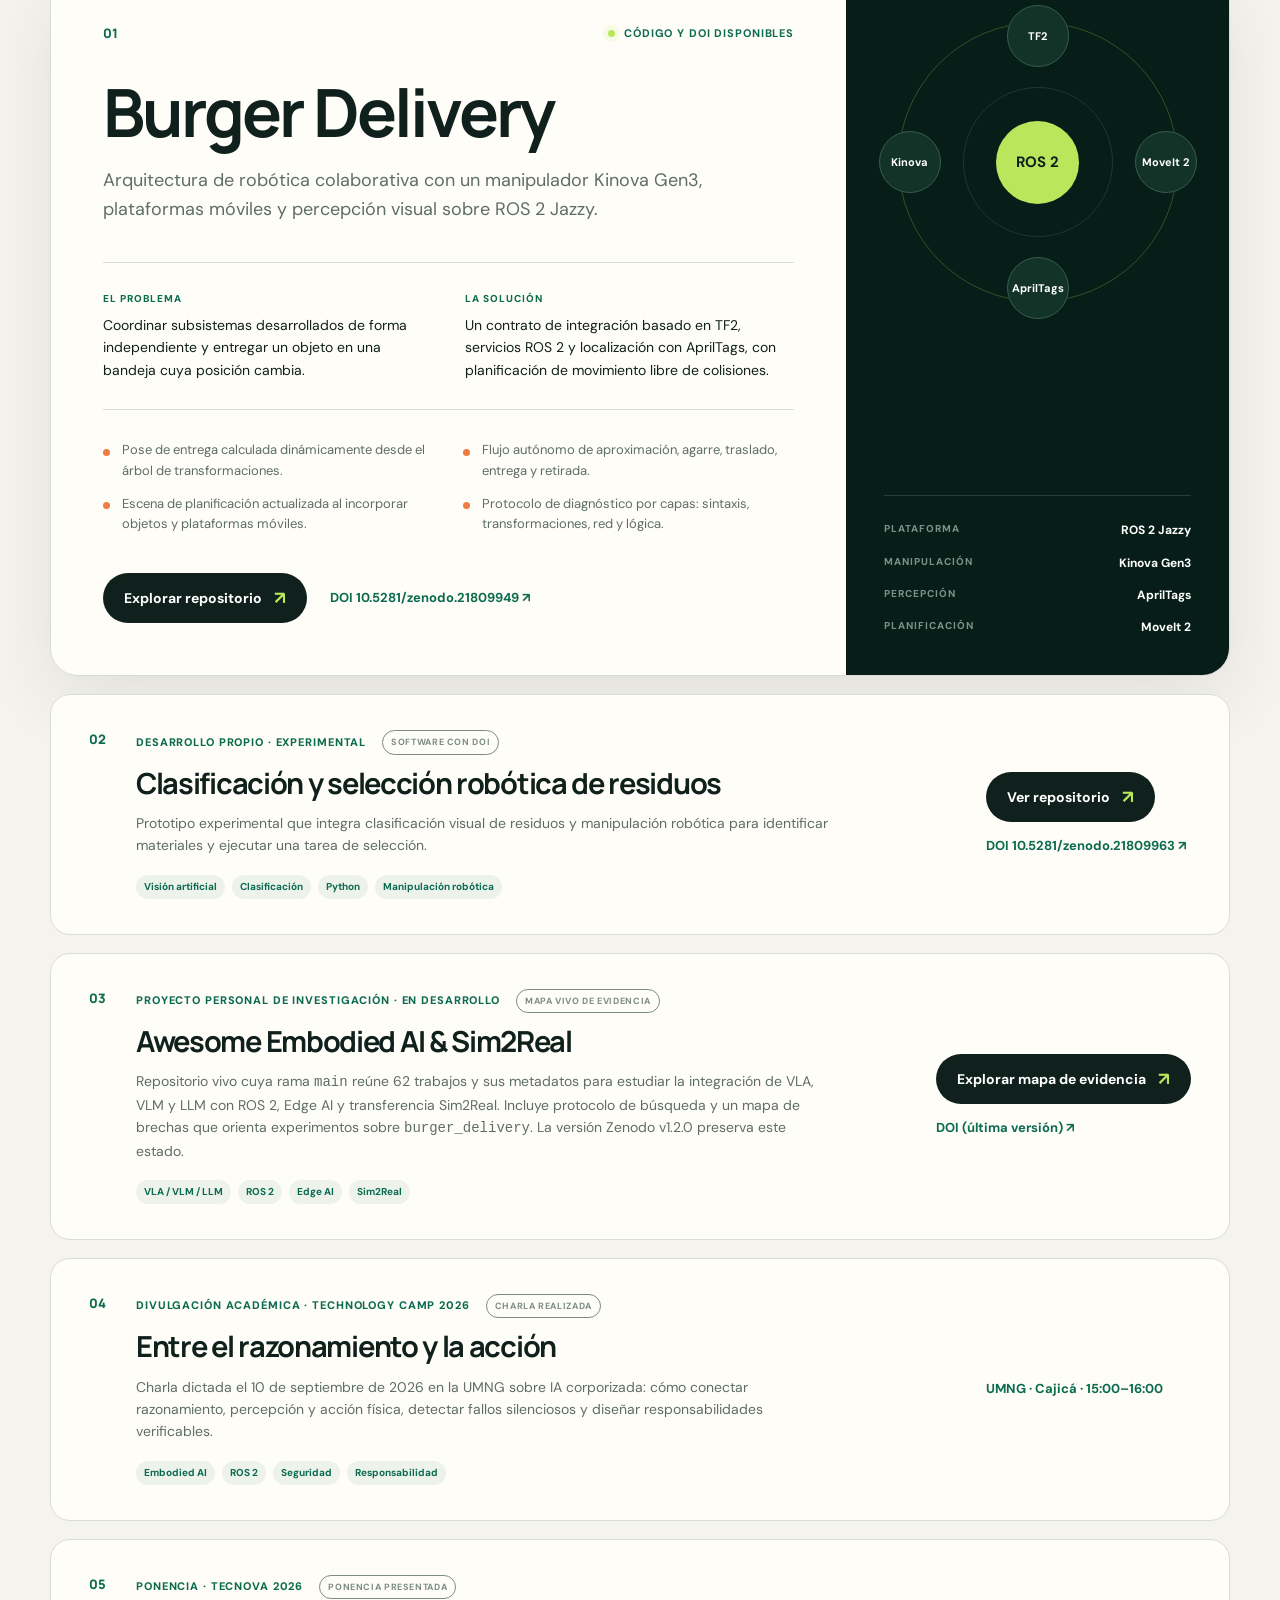
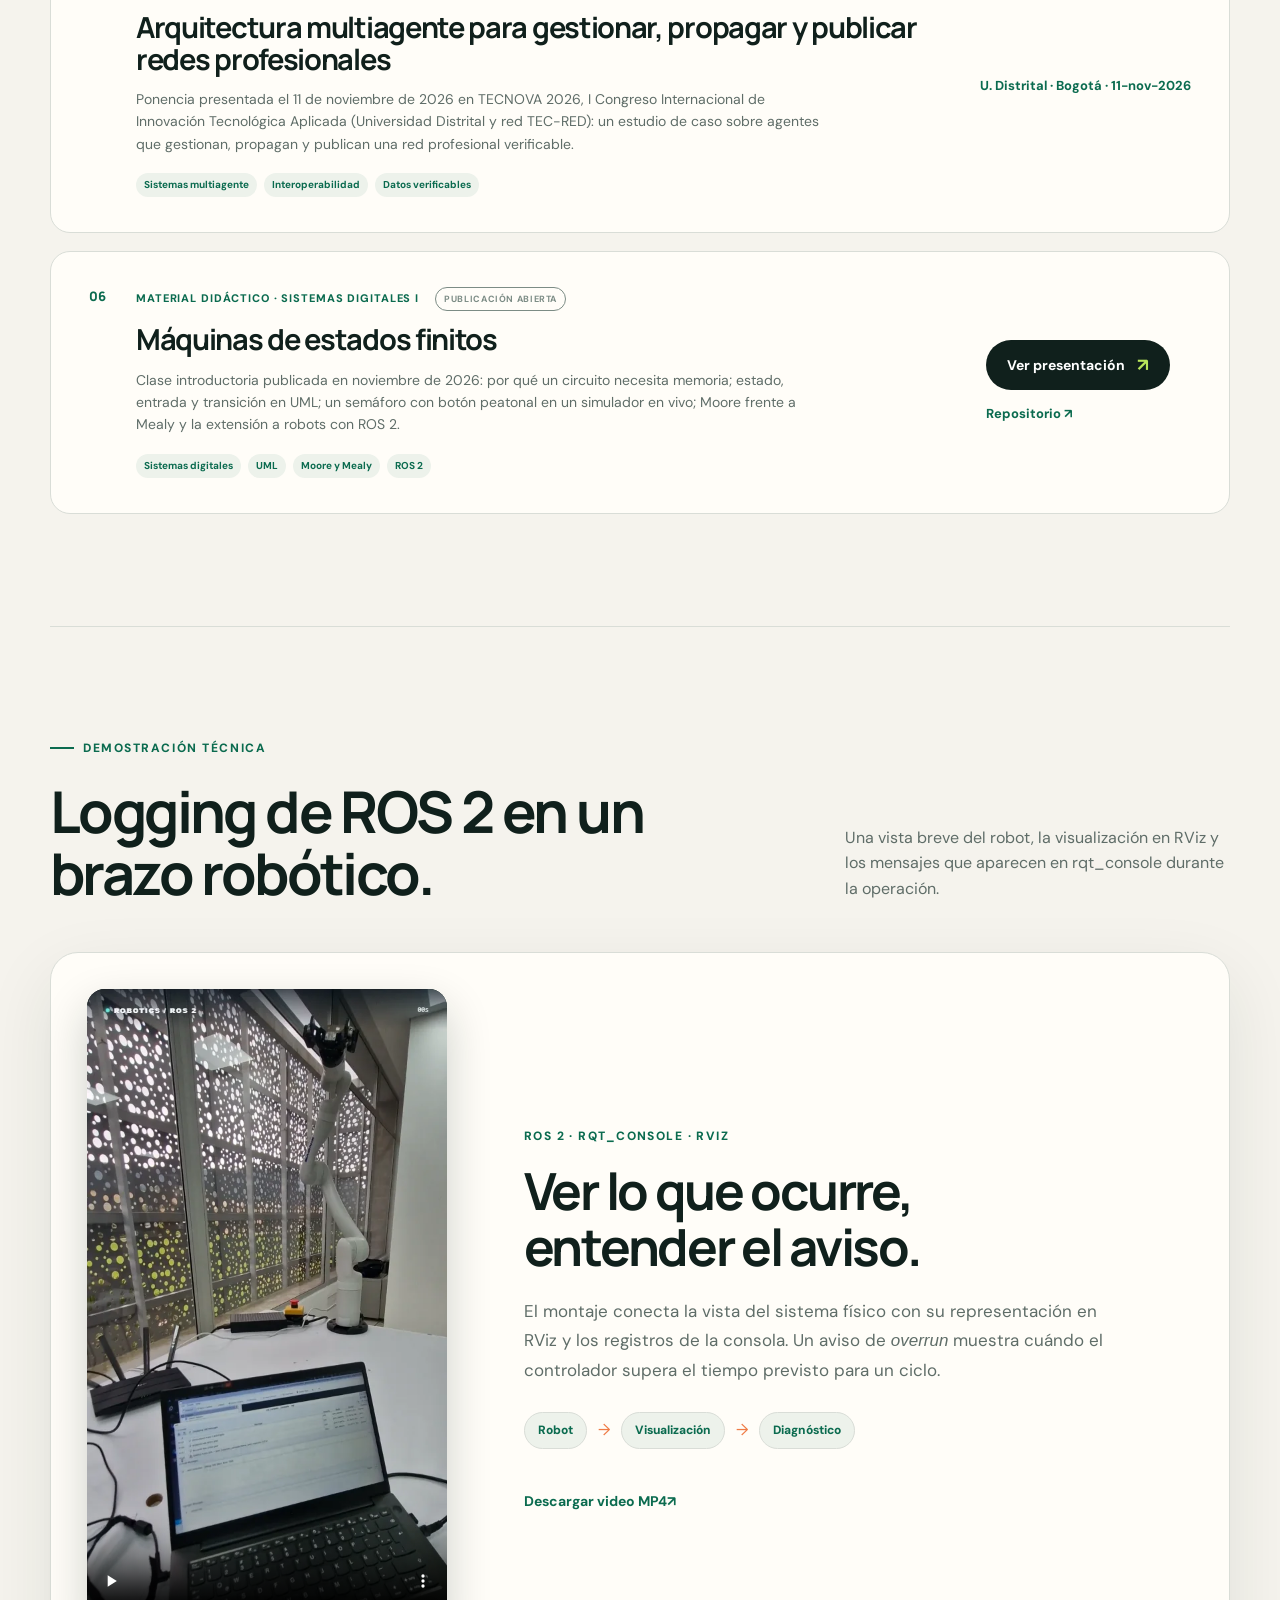
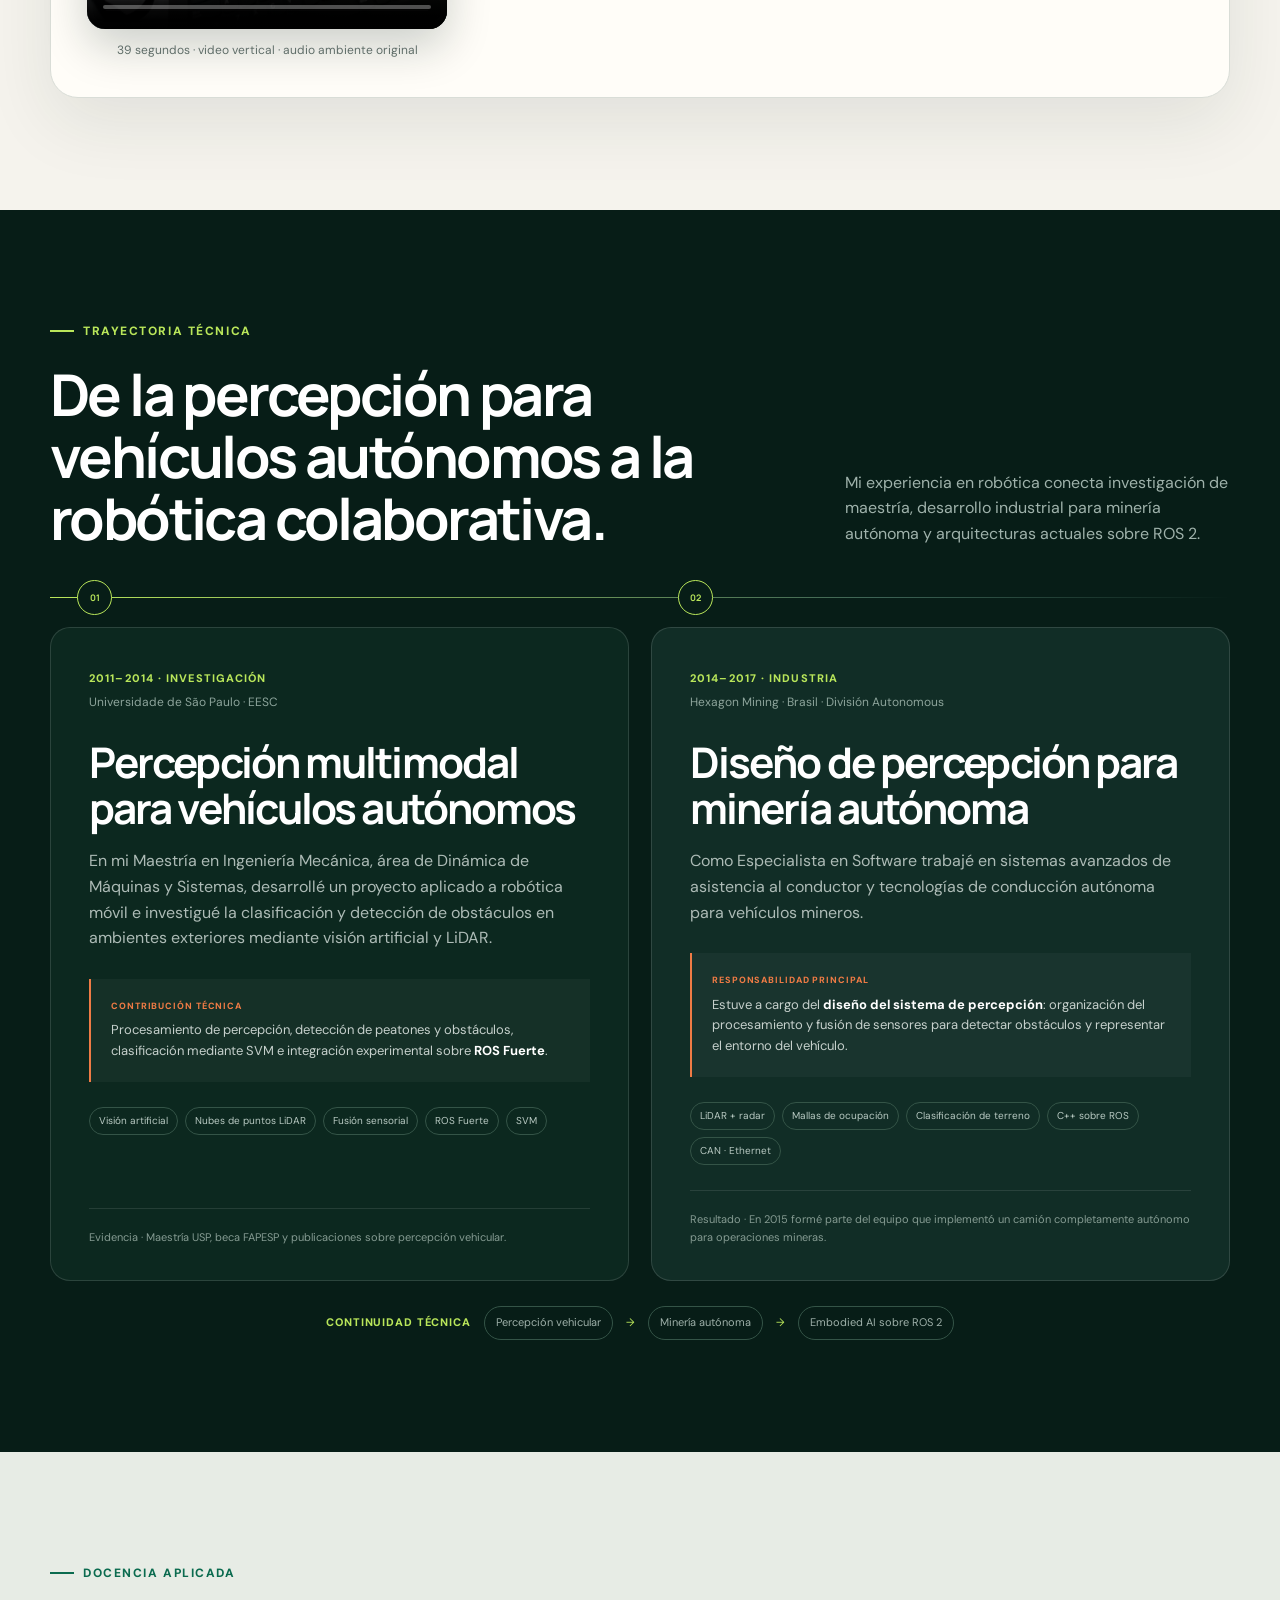
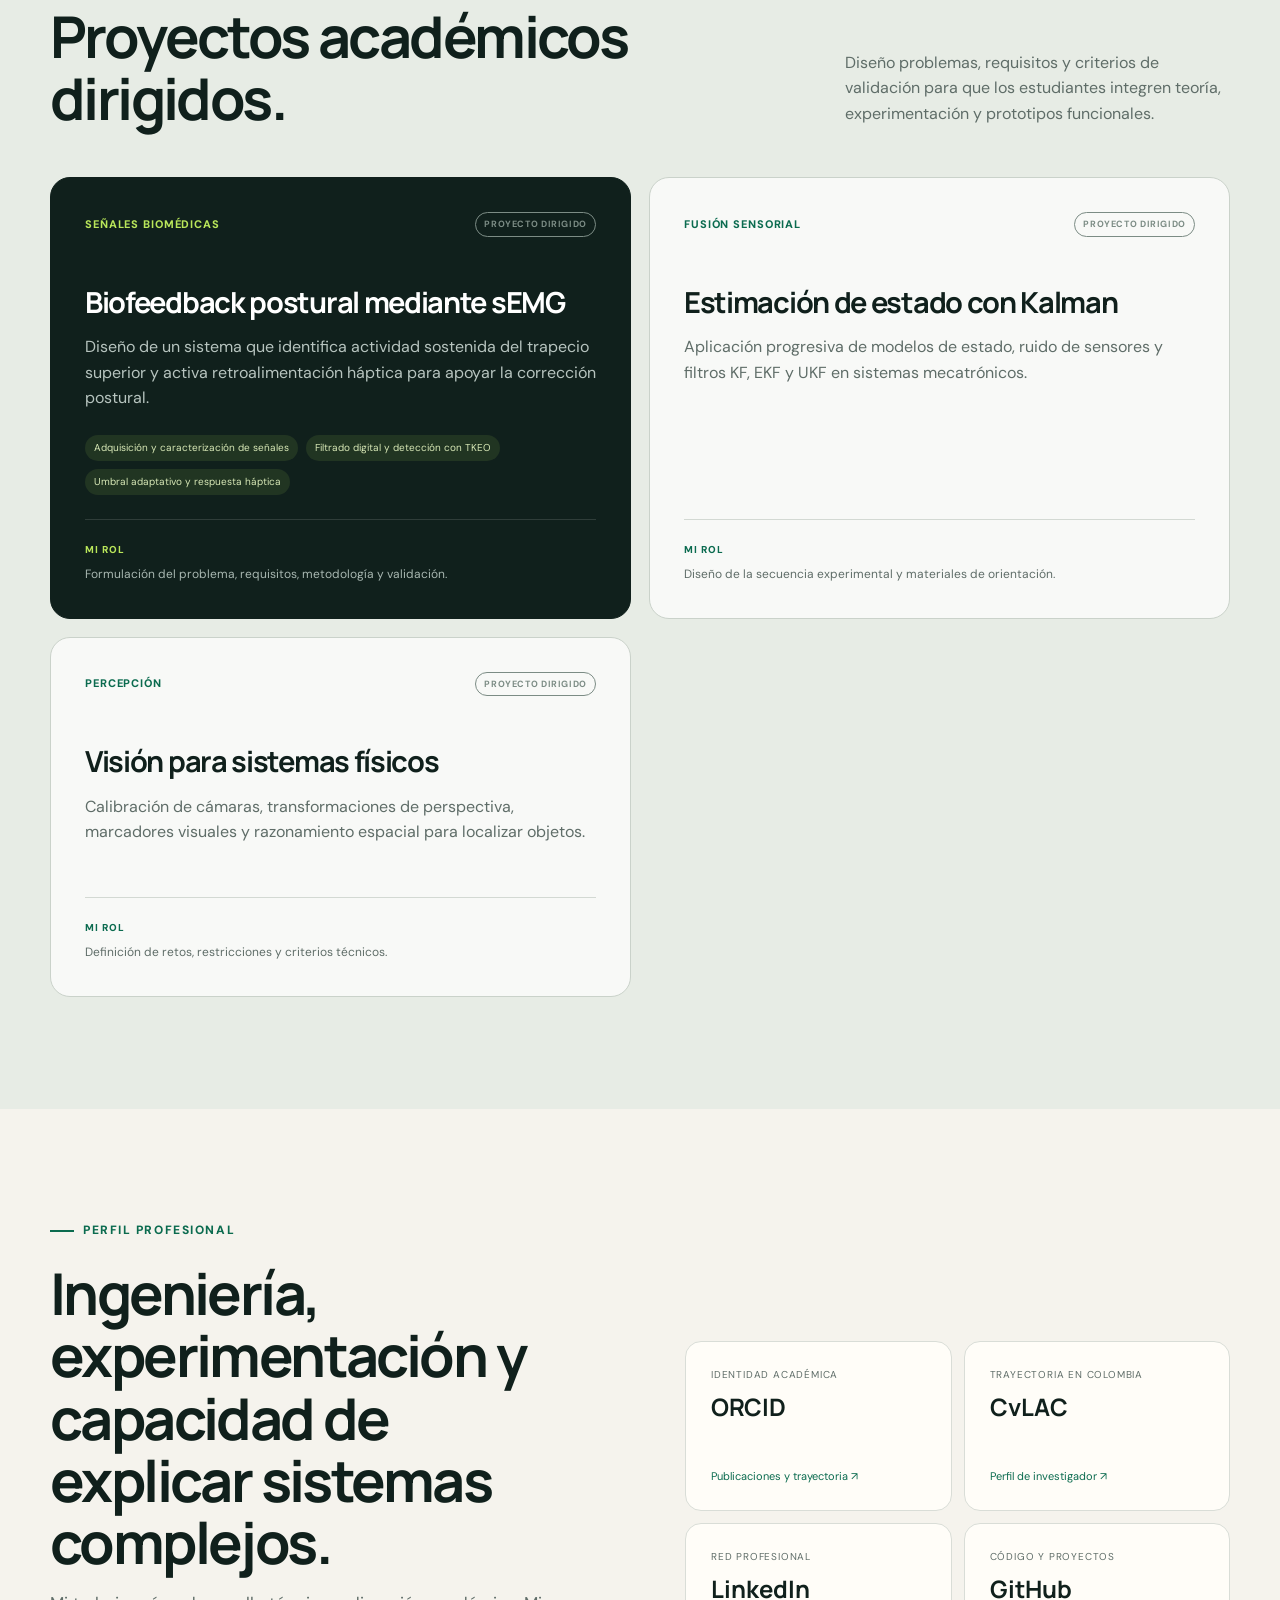
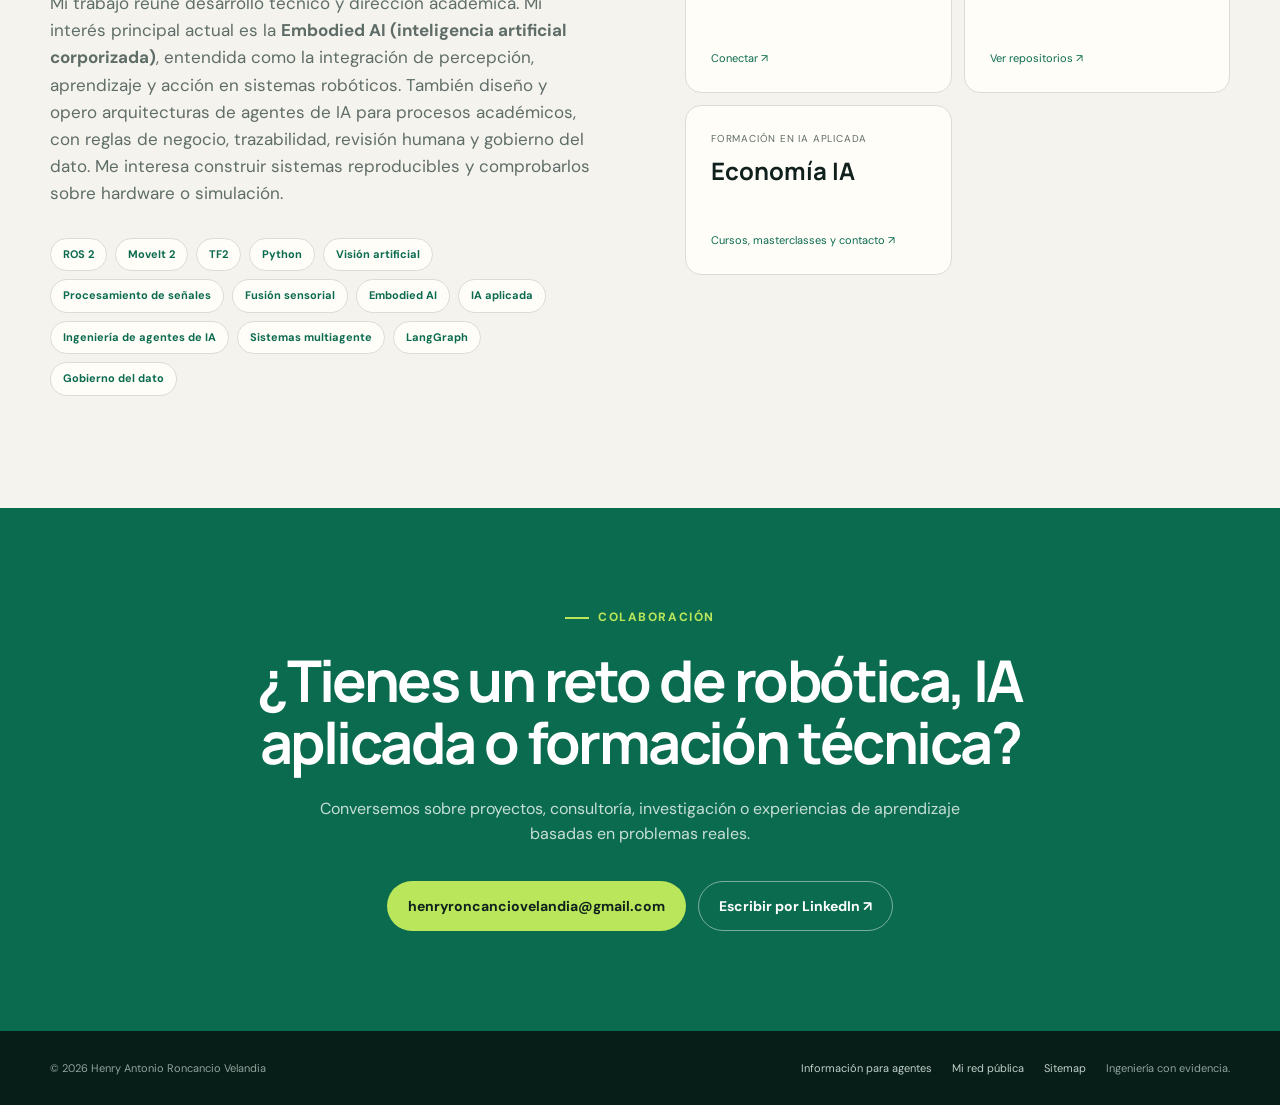
==== commit 888fd191: "Add finite-state-machines teaching material to outreach and public graph LearningResource node in th" ====
--- a/index.html
+++ b/index.html
@@ -356,6 +356,24 @@
         "@id": "https://roncanciovl.github.io/#distrital"
       },
       "performer": {
+        "@id": "https://roncanciovl.github.io/#henry-roncancio"
+      }
+    },
+    {
+      "@type": "LearningResource",
+      "@id": "https://roncanciovl.github.io/#maquinas-de-estados",
+      "name": "Máquinas de estados finitos — clase introductoria de Sistemas Digitales I",
+      "description": "Material didáctico abierto: presentación interactiva con simulador de semáforo, estado, entrada y transición en notación UML, máquinas de Moore y Mealy y extensión a ROS 2, con ejemplos en Python.",
+      "url": "https://roncanciovl.github.io/maquinas-de-estados/presentacion/",
+      "isBasedOn": "https://github.com/roncanciovl/maquinas-de-estados",
+      "learningResourceType": "Presentación interactiva",
+      "educationalLevel": "Pregrado en ingeniería",
+      "inLanguage": "es",
+      "datePublished": "2026-11-25",
+      "isAccessibleForFree": true,
+      "license": "https://www.apache.org/licenses/LICENSE-2.0",
+      "keywords": ["máquinas de estados finitos", "sistemas digitales", "UML", "Moore", "Mealy", "ROS 2"],
+      "author": {
         "@id": "https://roncanciovl.github.io/#henry-roncancio"
       }
     },
@@ -1157,6 +1175,28 @@
                     <span class="text-link">U. Distrital · Bogotá · 11-nov-2026</span>
                 </div>
             </article>
+
+            <article class="experimental-project" id="material-maquinas-de-estados">
+                <div class="experimental-number">06</div>
+                <div class="experimental-copy">
+                    <div class="card-top">
+                        <span>Material didáctico · Sistemas Digitales I</span>
+                        <b>Publicación abierta</b>
+                    </div>
+                    <h3>Máquinas de estados finitos</h3>
+                    <p>Clase introductoria publicada en noviembre de 2026: por qué un circuito necesita memoria; estado, entrada y transición en UML; un semáforo con botón peatonal en un simulador en vivo; Moore frente a Mealy y la extensión a robots con ROS 2.</p>
+                    <div class="experimental-tags">
+                        <span>Sistemas digitales</span>
+                        <span>UML</span>
+                        <span>Moore y Mealy</span>
+                        <span>ROS 2</span>
+                    </div>
+                </div>
+                <div class="experimental-actions">
+                    <a class="button primary" href="https://roncanciovl.github.io/maquinas-de-estados/presentacion/" target="_blank" rel="noopener">Ver presentación <span aria-hidden="true">↗</span></a>
+                    <a class="text-link" href="https://github.com/roncanciovl/maquinas-de-estados" target="_blank" rel="noopener">Repositorio <span aria-hidden="true">↗</span></a>
+                </div>
+            </article>
         </section>
 
         <section class="section shell logging-demo" id="demo-ros2" aria-labelledby="logging-demo-title">
